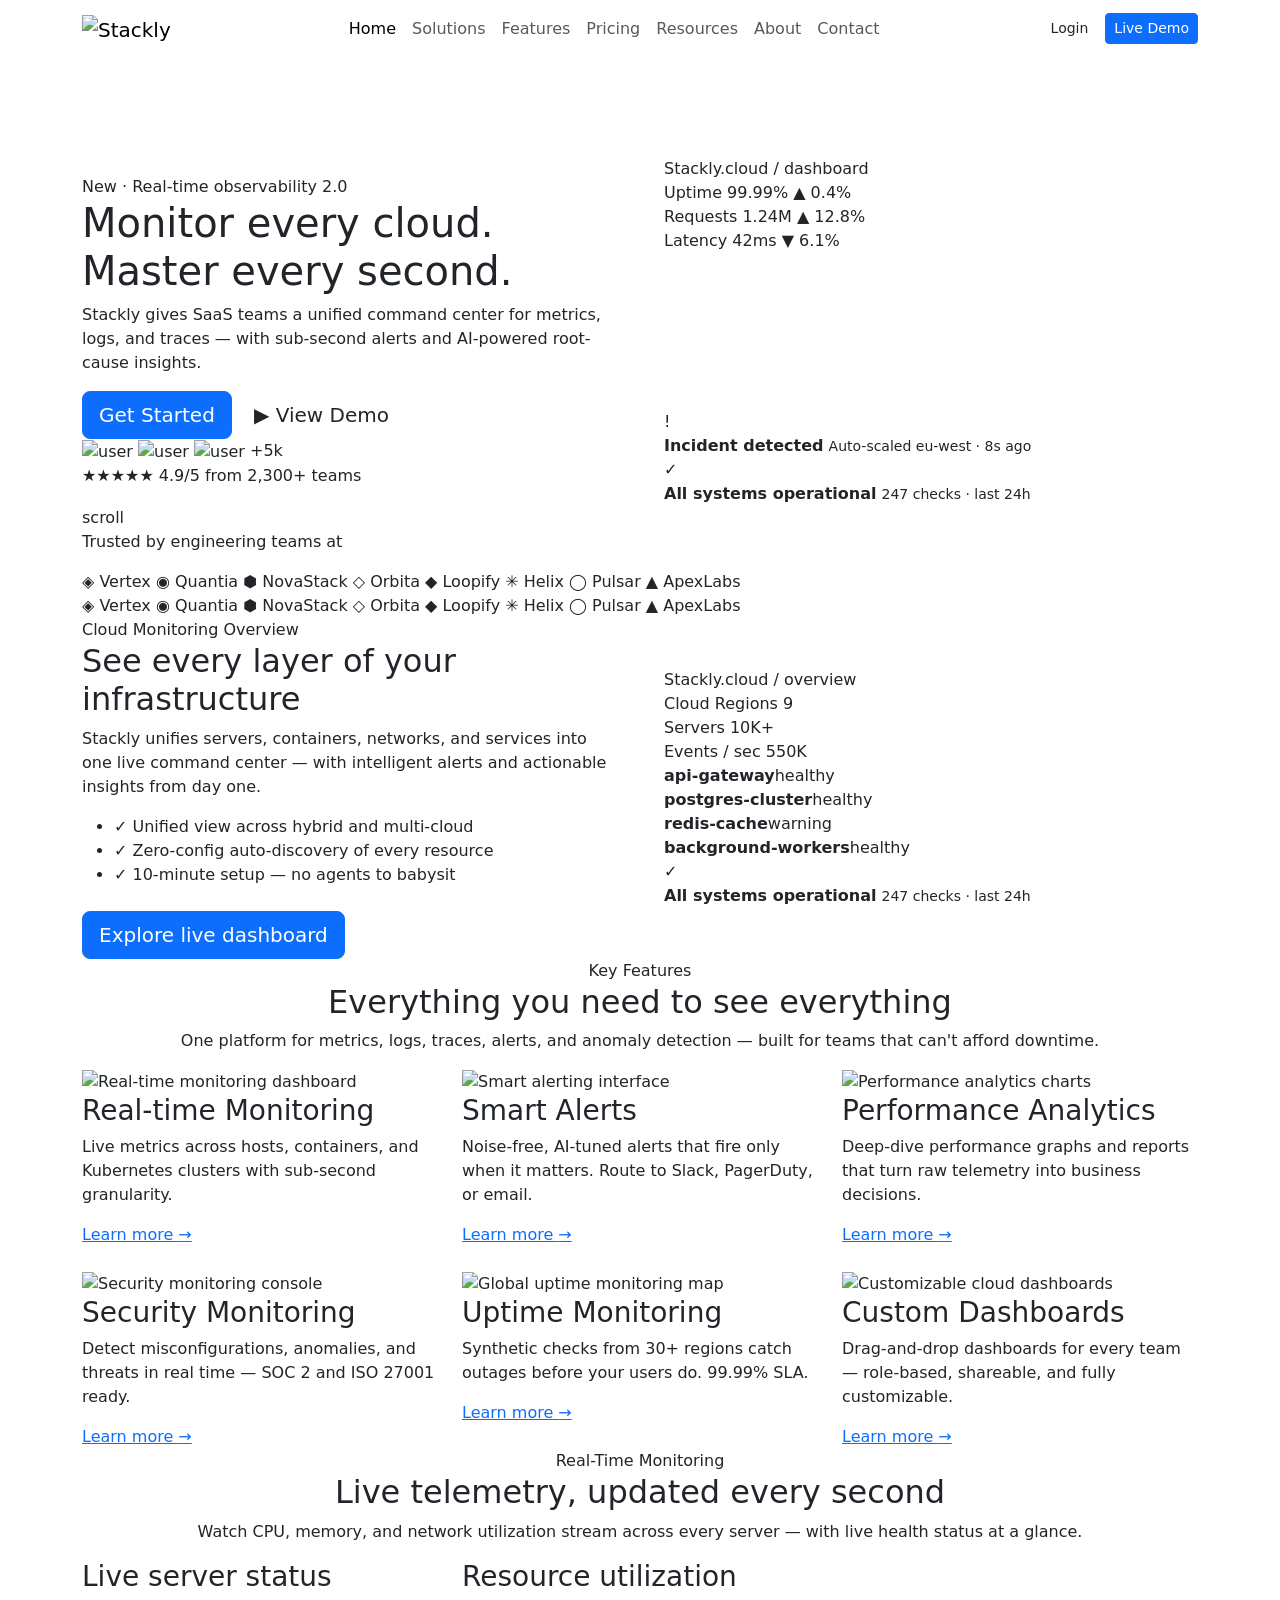
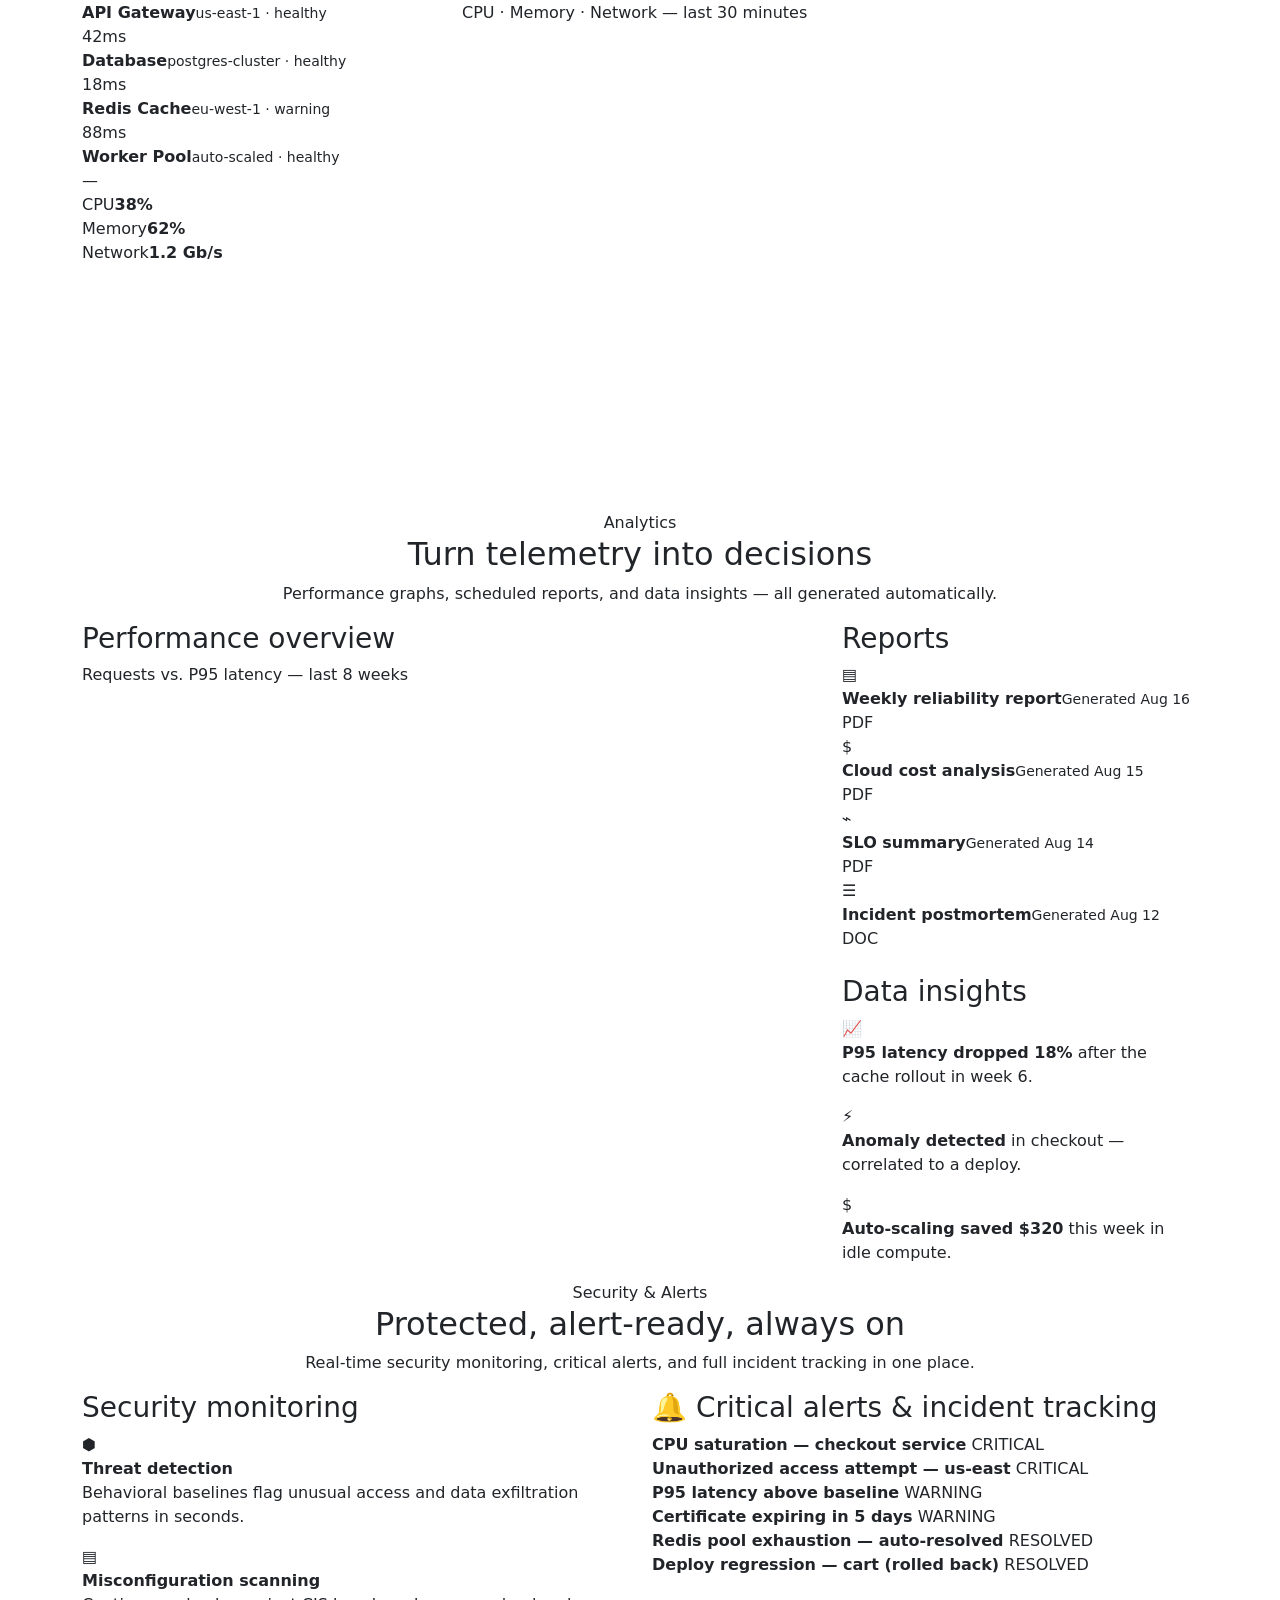
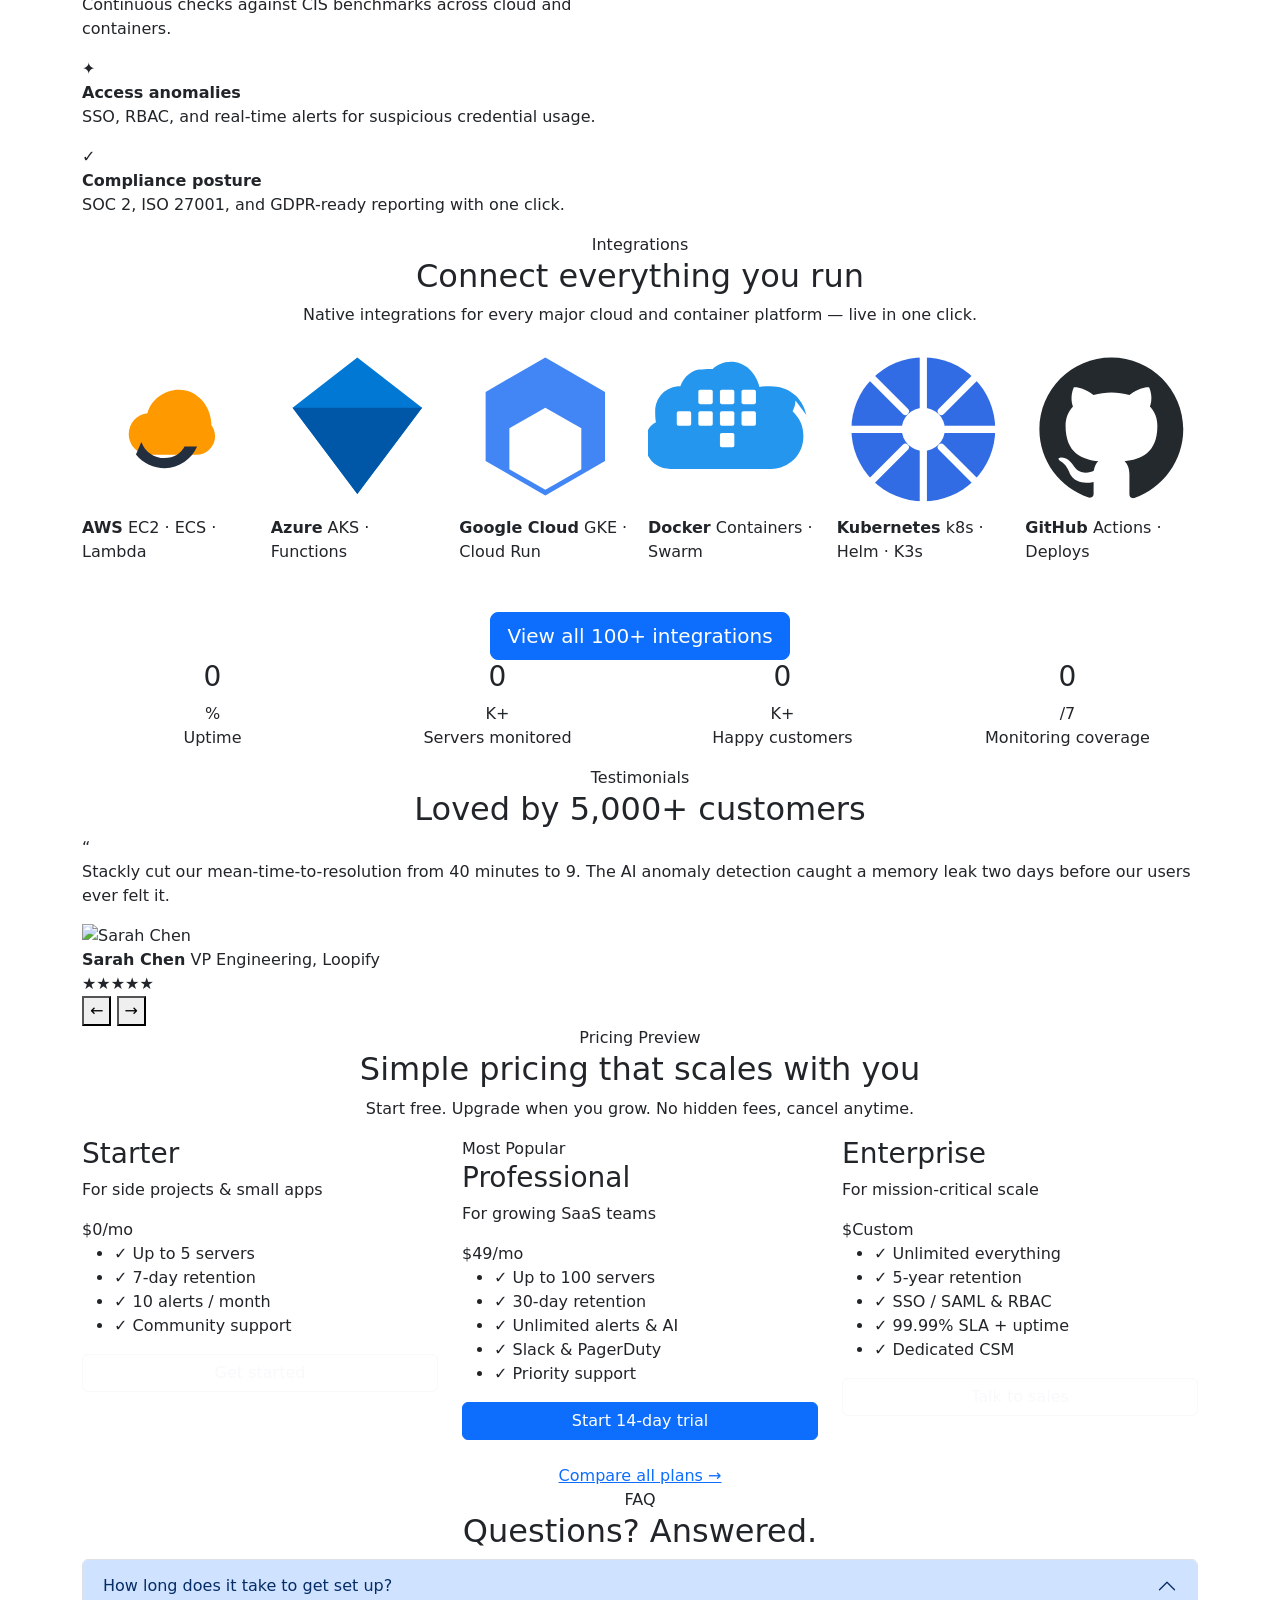
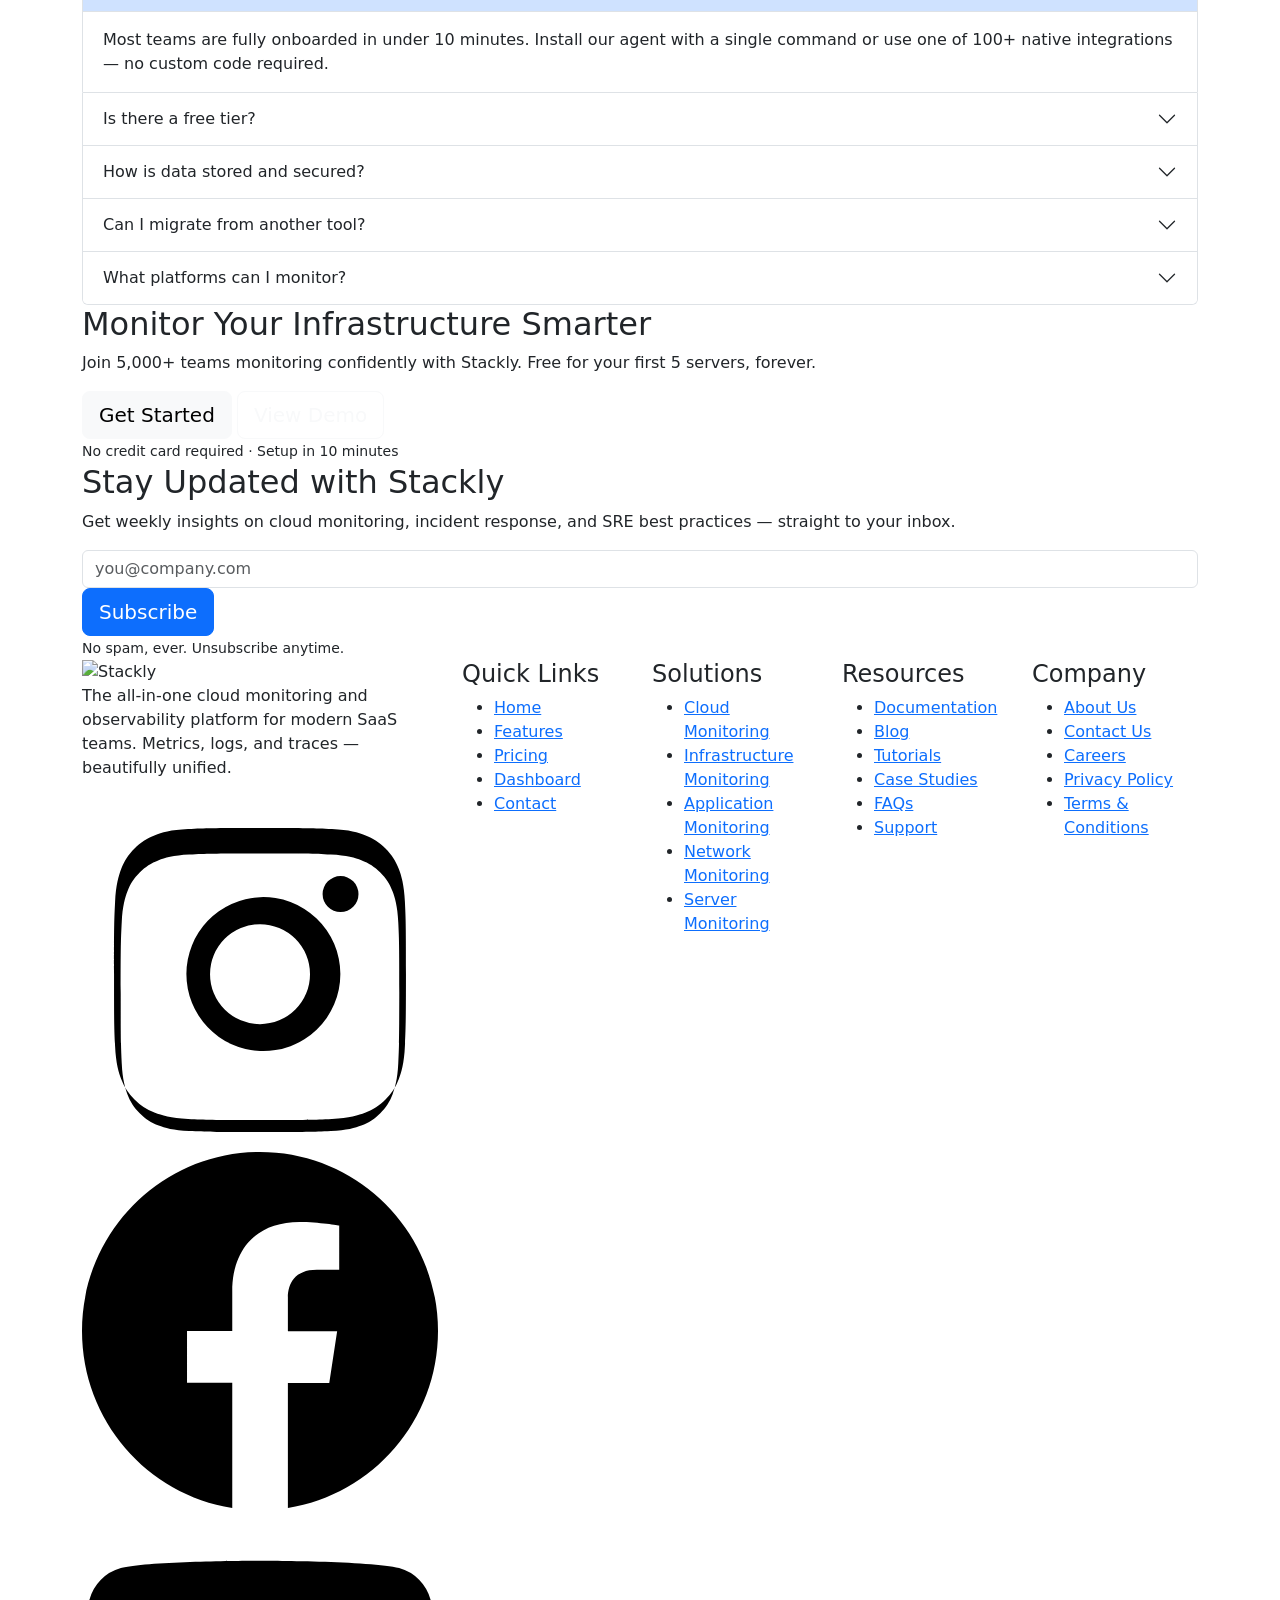
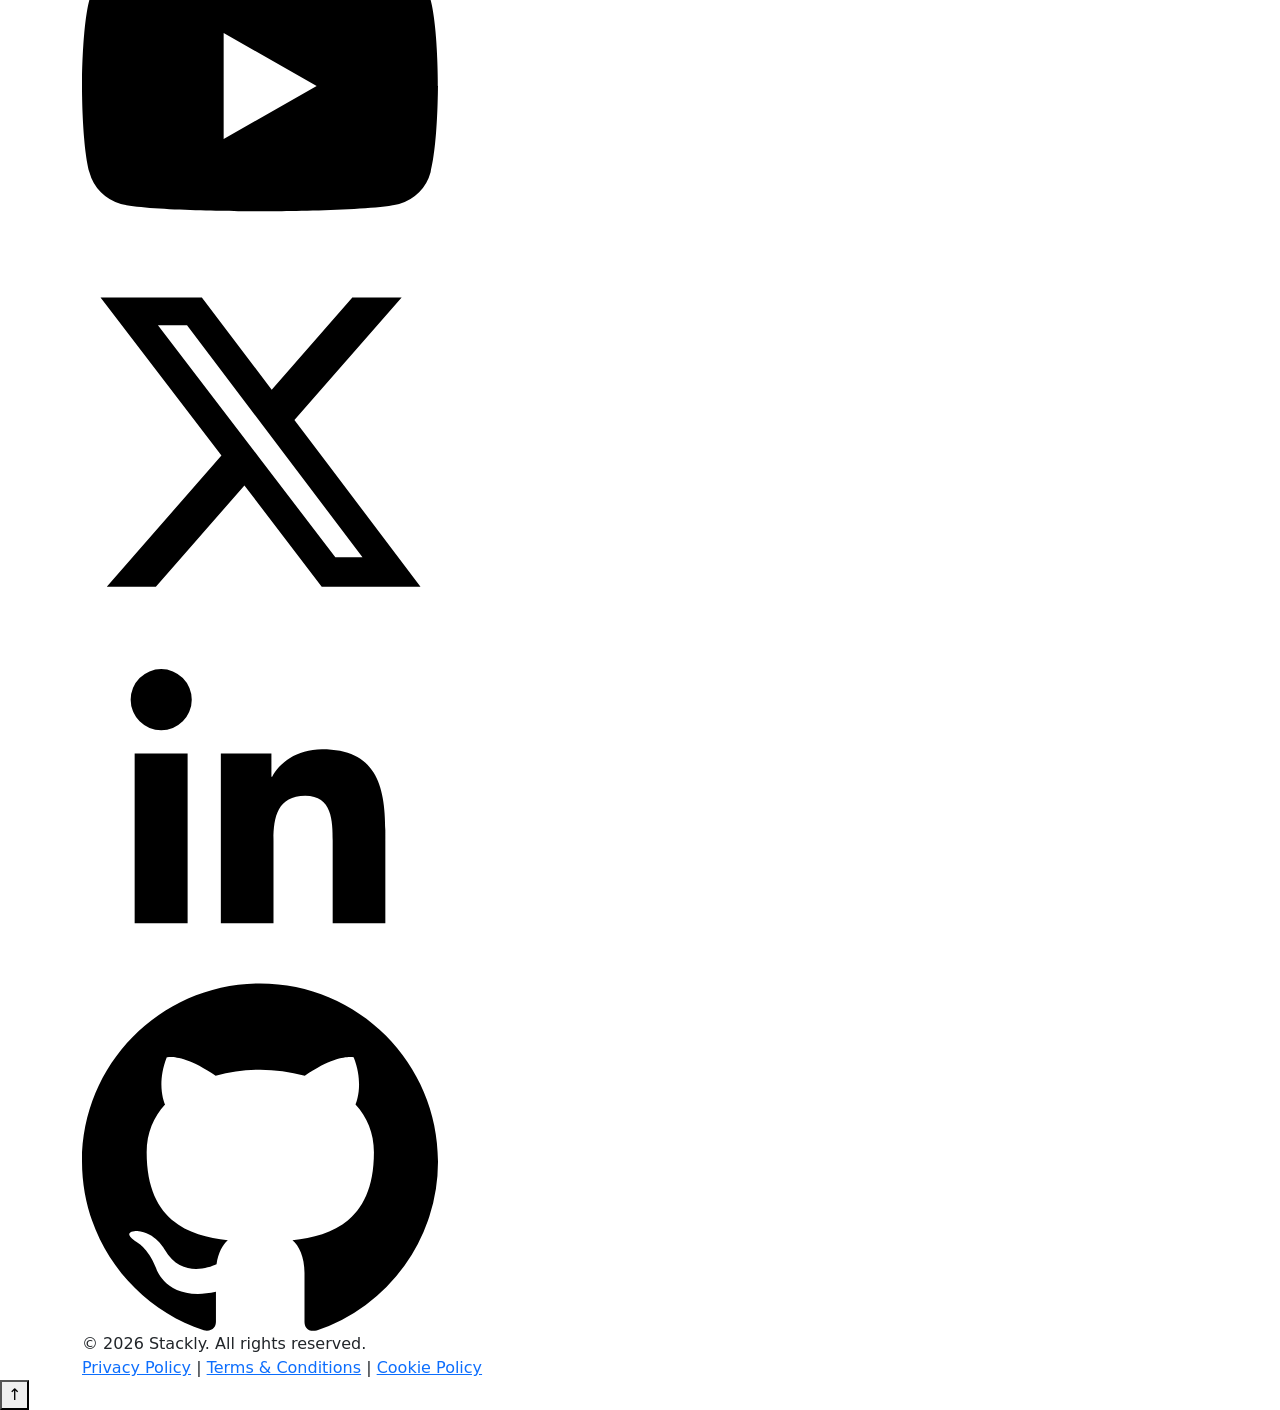
==== index.html @ ead75730 "Add files via upload" ====
<!DOCTYPE html>
<html lang="en">
<head>
  <meta charset="UTF-8" />
  <meta name="viewport" content="width=device-width, initial-scale=1.0" />
  <meta name="description" content="Stackly — Modern cloud monitoring & observability platform for high-performance SaaS teams." />
  <title>Stackly — Cloud Monitoring & SaaS Platform</title>

  <link rel="icon" href="data:image/svg+xml,<svg xmlns='http://www.w3.org/2000/svg' viewBox='0 0 24 24' fill='%236366f1'><path d='M12 2 4 5.5v5.6c0 5.1 3.4 9.8 8 10.9 4.6-1.1 8-5.8 8-10.9V5.5L12 2z'/></svg>" />

  <link rel="preconnect" href="https://fonts.googleapis.com" />
  <link rel="preconnect" href="https://fonts.gstatic.com" crossorigin />
  <link href="https://fonts.googleapis.com/css2?family=Sora:wght@400;600;700;800&family=Inter:wght@400;500;600;700&display=swap" rel="stylesheet" />

  <link href="https://cdn.jsdelivr.net/npm/bootstrap@5.3.3/dist/css/bootstrap.min.css" rel="stylesheet" />
  <link rel="stylesheet" href="assets/css/style.css" />
  <link rel="stylesheet" href="assets/css/pages.css" />
</head>
<body>

  <!-- Ambient background -->
  <div class="ambient" aria-hidden="true">
    <div class="orb orb-1"></div>
    <div class="orb orb-2"></div>
    <div class="orb orb-3"></div>
    <div class="grid-overlay"></div>
  </div>

  <!-- ======= Navbar ======= -->
  <nav class="navbar navbar-expand-lg fixed-top main-nav" id="mainNav">
    <div class="container">
      <a class="navbar-brand" href="index.html">
        <img class="brand-logo" src="assets/img/logo.webp" alt="Stackly" />
      </a>

      <button class="navbar-toggler" type="button" data-bs-toggle="collapse" data-bs-target="#navMenu" aria-controls="navMenu" aria-expanded="false" aria-label="Toggle navigation">
        <span class="navbar-toggler-icon"></span>
      </button>

      <div class="collapse navbar-collapse" id="navMenu">
        <ul class="navbar-nav mx-auto mb-2 mb-lg-0">
          <li class="nav-item"><a class="nav-link active" href="index.html">Home</a></li>
          <li class="nav-item"><a class="nav-link" href="solutions.html">Solutions</a></li>
          <li class="nav-item"><a class="nav-link" href="features.html">Features</a></li>
          <li class="nav-item"><a class="nav-link" href="pricing.html">Pricing</a></li>
          <li class="nav-item"><a class="nav-link" href="resources.html">Resources</a></li>
          <li class="nav-item"><a class="nav-link" href="about.html">About</a></li>
          <li class="nav-item"><a class="nav-link" href="contact.html">Contact</a></li>
        </ul>
        <div class="d-flex align-items-center gap-2 nav-cta">
          <a href="login.html" class="btn btn-ghost btn-sm">Login</a>
          <a href="dashboard.html" class="btn btn-primary btn-sm btn-glow">Live Demo</a>
        </div>
      </div>
    </div>
  </nav>

  <!-- ======= 1. Hero ======= -->
  <header class="hero" id="home">
    <video class="hero-bg-video" autoplay muted loop playsinline>
      <source src="video1.mp4" type="video/mp4" />
    </video>
    <div class="hero-video-overlay"></div>
    <div class="container">
      <div class="row align-items-center g-5">
        <div class="col-lg-6 hero-content">
          <div class="badge-pill page-load">
            <span class="pulse-dot"></span> New · Real-time observability 2.0
          </div>
          <h1 class="hero-title page-load">
            Monitor every cloud.<br />
            <span class="grad-text">Master every second.</span>
          </h1>
          <p class="hero-sub page-load">
            Stackly gives SaaS teams a unified command center for metrics, logs, and
            traces — with sub-second alerts and AI-powered root-cause insights.
          </p>
          <div class="hero-actions page-load">
            <a href="404.html" class="btn btn-primary btn-lg btn-glow">Get Started</a>
            <a href="dashboard.html" class="btn btn-video btn-lg">
              <span class="play-icon">▶</span> View Demo
            </a>
          </div>
          <div class="hero-meta page-load">
            <div class="avatars">
              <img src="https://randomuser.me/api/portraits/women/44.jpg" alt="user" />
              <img src="https://randomuser.me/api/portraits/men/32.jpg" alt="user" />
              <img src="https://randomuser.me/api/portraits/women/68.jpg" alt="user" />
              <span class="avatars-more">+5k</span>
            </div>
            <div class="hero-rating">
              <span class="stars">★★★★★</span>
              <span class="rating-text">4.9/5 from 2,300+ teams</span>
            </div>
          </div>
        </div>

        <div class="col-lg-6 hero-visual page-load">
          <div class="dashboard-wrap" id="heroDash">
            <div class="dash-card">
              <div class="dash-head">
                <div class="dash-dots"><i></i><i></i><i></i></div>
                <span>Stackly.cloud / dashboard</span>
              </div>
              <div class="dash-body">
                <div class="dash-row">
                  <div class="dash-stat">
                    <span class="stat-label">Uptime</span>
                    <span class="stat-value">99.99%</span>
                    <span class="stat-trend up">▲ 0.4%</span>
                  </div>
                  <div class="dash-stat">
                    <span class="stat-label">Requests</span>
                    <span class="stat-value">1.24M</span>
                    <span class="stat-trend up">▲ 12.8%</span>
                  </div>
                  <div class="dash-stat">
                    <span class="stat-label">Latency</span>
                    <span class="stat-value">42ms</span>
                    <span class="stat-trend down">▼ 6.1%</span>
                  </div>
                </div>

                <div class="dash-chart-box">
                  <canvas id="heroChart" aria-label="Uptime chart"></canvas>
                </div>

                <div class="dash-bars">
                  <span class="bar bar-1"></span>
                  <span class="bar bar-2"></span>
                  <span class="bar bar-3"></span>
                  <span class="bar bar-4"></span>
                  <span class="bar bar-5"></span>
                  <span class="bar bar-6"></span>
                  <span class="bar bar-7"></span>
                  <span class="bar bar-8"></span>
                </div>
              </div>
            </div>

            <div class="float-chip chip-alert">
              <span class="chip-icon alert-icon">!</span>
              <div>
                <strong>Incident detected</strong>
                <small>Auto-scaled eu-west · 8s ago</small>
              </div>
            </div>
            <div class="float-chip chip-ok">
              <span class="chip-icon ok-icon">✓</span>
              <div>
                <strong>All systems operational</strong>
                <small>247 checks · last 24h</small>
              </div>
            </div>
          </div>
        </div>
      </div>

      <div class="hero-scroll" aria-hidden="true">
        <span>scroll</span>
        <div class="scroll-line"></div>
      </div>
    </div>
  </header>

  <!-- ======= 2. Trusted By ======= -->
  <section class="logos-section">
    <div class="container">
      <p class="logos-label">Trusted by engineering teams at</p>
      <div class="logos-track">
        <div class="logos-slide">
          <span class="logo-item">◈ Vertex</span>
          <span class="logo-item">◉ Quantia</span>
          <span class="logo-item">⬢ NovaStack</span>
          <span class="logo-item">◇ Orbita</span>
          <span class="logo-item">◆ Loopify</span>
          <span class="logo-item">✳ Helix</span>
          <span class="logo-item">◯ Pulsar</span>
          <span class="logo-item">▲ ApexLabs</span>
        </div>
        <div class="logos-slide" aria-hidden="true">
          <span class="logo-item">◈ Vertex</span>
          <span class="logo-item">◉ Quantia</span>
          <span class="logo-item">⬢ NovaStack</span>
          <span class="logo-item">◇ Orbita</span>
          <span class="logo-item">◆ Loopify</span>
          <span class="logo-item">✳ Helix</span>
          <span class="logo-item">◯ Pulsar</span>
          <span class="logo-item">▲ ApexLabs</span>
        </div>
      </div>
    </div>
  </section>

  <!-- ======= 3. Cloud Monitoring Overview ======= -->
  <section class="section overview" id="overview">
    <div class="container">
      <div class="row align-items-center g-5">
        <div class="col-lg-6">
          <div class="section-head text-start mb-0">
            <span class="section-tag">Cloud Monitoring Overview</span>
            <h2 class="section-title">See every layer of <span class="grad-text">your infrastructure</span></h2>
            <p class="section-sub">Stackly unifies servers, containers, networks, and services into one live command center — with intelligent alerts and actionable insights from day one.</p>
          </div>
          <ul class="check-list">
            <li><span class="check-ico">✓</span> Unified view across hybrid and multi-cloud</li>
            <li><span class="check-ico">✓</span> Zero-config auto-discovery of every resource</li>
            <li><span class="check-ico">✓</span> 10-minute setup — no agents to babysit</li>
          </ul>
          <a href="dashboard.html" class="btn btn-primary btn-lg btn-glow mt-2">Explore live dashboard</a>
        </div>

        <div class="col-lg-6">
          <div class="overview-visual" data-tilt>
            <div class="dash-card">
              <div class="dash-head">
                <div class="dash-dots"><i></i><i></i><i></i></div>
                <span>Stackly.cloud / overview</span>
              </div>
              <div class="dash-body">
                <div class="dash-row">
                  <div class="dash-stat">
                    <span class="stat-label">Cloud Regions</span>
                    <span class="stat-value">9</span>
                  </div>
                  <div class="dash-stat">
                    <span class="stat-label">Servers</span>
                    <span class="stat-value">10K+</span>
                  </div>
                  <div class="dash-stat">
                    <span class="stat-label">Events / sec</span>
                    <span class="stat-value">550K</span>
                  </div>
                </div>

                <div class="dash-bars">
                  <span class="bar bar-1"></span>
                  <span class="bar bar-2"></span>
                  <span class="bar bar-3"></span>
                  <span class="bar bar-4"></span>
                  <span class="bar bar-5"></span>
                  <span class="bar bar-6"></span>
                  <span class="bar bar-7"></span>
                  <span class="bar bar-8"></span>
                </div>

                <div class="ov-services">
                  <div class="trace-row ok"><span class="trace-dot"></span><b>api-gateway</b><span class="trace-time">healthy</span></div>
                  <div class="trace-row ok"><span class="trace-dot"></span><b>postgres-cluster</b><span class="trace-time">healthy</span></div>
                  <div class="trace-row warn"><span class="trace-dot"></span><b>redis-cache</b><span class="trace-time">warning</span></div>
                  <div class="trace-row ok"><span class="trace-dot"></span><b>background-workers</b><span class="trace-time">healthy</span></div>
                </div>
              </div>
            </div>

            <div class="float-chip chip-ok">
              <span class="chip-icon ok-icon">✓</span>
              <div>
                <strong>All systems operational</strong>
                <small>247 checks · last 24h</small>
              </div>
            </div>
          </div>
        </div>
      </div>
    </div>
  </section>

  <!-- ======= 4. Key Features ======= -->
  <section class="section features" id="features">
    <div class="container">
      <div class="section-head text-center">
        <span class="section-tag">Key Features</span>
        <h2 class="section-title">Everything you need to <span class="grad-text">see everything</span></h2>
        <p class="section-sub">One platform for metrics, logs, traces, alerts, and anomaly detection — built for teams that can't afford downtime.</p>
      </div>

      <div class="row g-4 features-grid">
        <div class="col-md-6 col-lg-4">
          <div class="feature-card" data-tilt>
            <div class="card-img">
              <img src="assets/img/feature-monitor.webp" alt="Real-time monitoring dashboard" loading="lazy" />
            </div>
            <div class="feature-icon"><span class="fi fi-monitor"></span></div>
            <h3>Real-time Monitoring</h3>
            <p>Live metrics across hosts, containers, and Kubernetes clusters with sub-second granularity.</p>
            <a href="404.html" class="feature-link">Learn more <span>→</span></a>
          </div>
        </div>
        <div class="col-md-6 col-lg-4">
          <div class="feature-card" data-tilt>
            <div class="card-img">
              <img src="assets/img/feature-alerts.webp" alt="Smart alerting interface" loading="lazy" />
            </div>
            <div class="feature-icon"><span class="fi fi-bell"></span></div>
            <h3>Smart Alerts</h3>
            <p>Noise-free, AI-tuned alerts that fire only when it matters. Route to Slack, PagerDuty, or email.</p>
            <a href="404.html" class="feature-link">Learn more <span>→</span></a>
          </div>
        </div>
        <div class="col-md-6 col-lg-4">
          <div class="feature-card" data-tilt>
            <div class="card-img">
              <img src="assets/img/feature-analytics.webp" alt="Performance analytics charts" loading="lazy" />
            </div>
            <div class="feature-icon"><span class="fi fi-trace"></span></div>
            <h3>Performance Analytics</h3>
            <p>Deep-dive performance graphs and reports that turn raw telemetry into business decisions.</p>
            <a href="404.html" class="feature-link">Learn more <span>→</span></a>
          </div>
        </div>
        <div class="col-md-6 col-lg-4">
          <div class="feature-card" data-tilt>
            <div class="card-img">
              <img src="assets/img/feature-security.webp" alt="Security monitoring console" loading="lazy" />
            </div>
            <div class="feature-icon"><span class="fi fi-shield"></span></div>
            <h3>Security Monitoring</h3>
            <p>Detect misconfigurations, anomalies, and threats in real time — SOC 2 and ISO 27001 ready.</p>
            <a href="404.html" class="feature-link">Learn more <span>→</span></a>
          </div>
        </div>
        <div class="col-md-6 col-lg-4">
          <div class="feature-card" data-tilt>
            <div class="card-img">
              <img src="assets/img/feature-uptime.webp" alt="Global uptime monitoring map" loading="lazy" />
            </div>
            <div class="feature-icon"><span class="fi fi-ai"></span></div>
            <h3>Uptime Monitoring</h3>
            <p>Synthetic checks from 30+ regions catch outages before your users do. 99.99% SLA.</p>
            <a href="404.html" class="feature-link">Learn more <span>→</span></a>
          </div>
        </div>
        <div class="col-md-6 col-lg-4">
          <div class="feature-card" data-tilt>
            <div class="card-img">
              <img src="assets/img/feature-dashboard.webp" alt="Customizable cloud dashboards" loading="lazy" />
            </div>
            <div class="feature-icon"><span class="fi fi-log"></span></div>
            <h3>Custom Dashboards</h3>
            <p>Drag-and-drop dashboards for every team — role-based, shareable, and fully customizable.</p>
            <a href="404.html" class="feature-link">Learn more <span>→</span></a>
          </div>
        </div>
      </div>
    </div>
  </section>

  <!-- ======= 5. Real-Time Monitoring ======= -->
  <section class="section realtime" id="realtime">
    <div class="container">
      <div class="section-head text-center">
        <span class="section-tag">Real-Time Monitoring</span>
        <h2 class="section-title">Live telemetry, <span class="grad-text">updated every second</span></h2>
        <p class="section-sub">Watch CPU, memory, and network utilization stream across every server — with live health status at a glance.</p>
      </div>

      <div class="row g-4 align-items-stretch">
        <div class="col-lg-4">
          <div class="live-panel">
            <h3 class="panel-title"><span class="live-dot"></span> Live server status</h3>
            <div class="server-tile">
              <span class="sev-tile ok"></span>
              <div><b>API Gateway</b><small>us-east-1 · healthy</small></div>
              <span class="uptime">42ms</span>
            </div>
            <div class="server-tile">
              <span class="sev-tile ok"></span>
              <div><b>Database</b><small>postgres-cluster · healthy</small></div>
              <span class="uptime">18ms</span>
            </div>
            <div class="server-tile">
              <span class="sev-tile warn"></span>
              <div><b>Redis Cache</b><small>eu-west-1 · warning</small></div>
              <span class="uptime">88ms</span>
            </div>
            <div class="server-tile">
              <span class="sev-tile ok"></span>
              <div><b>Worker Pool</b><small>auto-scaled · healthy</small></div>
              <span class="uptime">—</span>
            </div>

            <div class="metric-tile">
              <div class="metric-label"><span>CPU</span><strong>38%</strong></div>
              <div class="metric-bar"><span class="bar-cpu"></span></div>
            </div>
            <div class="metric-tile">
              <div class="metric-label"><span>Memory</span><strong>62%</strong></div>
              <div class="metric-bar"><span class="bar-mem"></span></div>
            </div>
            <div class="metric-tile">
              <div class="metric-label"><span>Network</span><strong>1.2 Gb/s</strong></div>
              <div class="metric-bar"><span class="bar-net"></span></div>
            </div>
          </div>
        </div>

        <div class="col-lg-8">
          <div class="chart-card">
            <h3>Resource utilization</h3>
            <p class="chart-sub">CPU · Memory · Network — last 30 minutes</p>
            <div class="chart-box" style="height:470px;">
              <canvas id="realtimeChart"></canvas>
            </div>
          </div>
        </div>
      </div>
    </div>
  </section>

  <!-- ======= 6. Analytics ======= -->
  <section class="section analytics">
    <div class="container">
      <div class="section-head text-center">
        <span class="section-tag">Analytics</span>
        <h2 class="section-title">Turn telemetry into <span class="grad-text">decisions</span></h2>
        <p class="section-sub">Performance graphs, scheduled reports, and data insights — all generated automatically.</p>
      </div>

      <div class="row g-4">
        <div class="col-lg-8">
          <div class="chart-card">
            <h3>Performance overview</h3>
            <p class="chart-sub">Requests vs. P95 latency — last 8 weeks</p>
            <div class="chart-box" style="height:420px;">
              <canvas id="analyticsChart"></canvas>
            </div>
          </div>
        </div>

        <div class="col-lg-4">
          <div class="live-panel">
            <h3 class="panel-title">Reports</h3>
            <div class="report-item">
              <span class="rp-ico">▤</span>
              <div><b>Weekly reliability report</b><small>Generated Aug 16</small></div>
              <span class="rp-meta">PDF</span>
            </div>
            <div class="report-item">
              <span class="rp-ico">$</span>
              <div><b>Cloud cost analysis</b><small>Generated Aug 15</small></div>
              <span class="rp-meta">PDF</span>
            </div>
            <div class="report-item">
              <span class="rp-ico">⌁</span>
              <div><b>SLO summary</b><small>Generated Aug 14</small></div>
              <span class="rp-meta">PDF</span>
            </div>
            <div class="report-item">
              <span class="rp-ico">☰</span>
              <div><b>Incident postmortem</b><small>Generated Aug 12</small></div>
              <span class="rp-meta">DOC</span>
            </div>

            <h3 class="panel-title mt-4">Data insights</h3>
            <div class="insight-item">
              <span class="ins-ico">📈</span>
              <p><b>P95 latency dropped 18%</b> after the cache rollout in week 6.</p>
            </div>
            <div class="insight-item">
              <span class="ins-ico">⚡</span>
              <p><b>Anomaly detected</b> in checkout — correlated to a deploy.</p>
            </div>
            <div class="insight-item">
              <span class="ins-ico">$</span>
              <p><b>Auto-scaling saved $320</b> this week in idle compute.</p>
            </div>
          </div>
        </div>
      </div>
    </div>
  </section>

  <!-- ======= 7. Security & Alerts ======= -->
  <section class="section security">
    <div class="container">
      <div class="section-head text-center">
        <span class="section-tag">Security & Alerts</span>
        <h2 class="section-title">Protected, alert-ready, <span class="grad-text">always on</span></h2>
        <p class="section-sub">Real-time security monitoring, critical alerts, and full incident tracking in one place.</p>
      </div>

      <div class="row g-4">
        <div class="col-lg-6">
          <div class="live-panel">
            <h3 class="panel-title"><span class="live-dot"></span> Security monitoring</h3>
            <div class="security-item">
              <span class="sec-ico">⬢</span>
              <div><b>Threat detection</b><p>Behavioral baselines flag unusual access and data exfiltration patterns in seconds.</p></div>
            </div>
            <div class="security-item">
              <span class="sec-ico">▤</span>
              <div><b>Misconfiguration scanning</b><p>Continuous checks against CIS benchmarks across cloud and containers.</p></div>
            </div>
            <div class="security-item">
              <span class="sec-ico">✦</span>
              <div><b>Access anomalies</b><p>SSO, RBAC, and real-time alerts for suspicious credential usage.</p></div>
            </div>
            <div class="security-item">
              <span class="sec-ico">✓</span>
              <div><b>Compliance posture</b><p>SOC 2, ISO 27001, and GDPR-ready reporting with one click.</p></div>
            </div>
          </div>
        </div>

        <div class="col-lg-6">
          <div class="live-panel">
            <h3 class="panel-title">🔔 Critical alerts & incident tracking</h3>
            <div class="incident-row">
              <span class="sev critical"></span>
              <b>CPU saturation — checkout service</b>
              <span class="alert-badge critical">CRITICAL</span>
            </div>
            <div class="incident-row">
              <span class="sev critical"></span>
              <b>Unauthorized access attempt — us-east</b>
              <span class="alert-badge critical">CRITICAL</span>
            </div>
            <div class="incident-row">
              <span class="sev warning"></span>
              <b>P95 latency above baseline</b>
              <span class="alert-badge warning">WARNING</span>
            </div>
            <div class="incident-row">
              <span class="sev warning"></span>
              <b>Certificate expiring in 5 days</b>
              <span class="alert-badge warning">WARNING</span>
            </div>
            <div class="incident-row">
              <span class="sev resolved"></span>
              <b>Redis pool exhaustion — auto-resolved</b>
              <span class="alert-badge info">RESOLVED</span>
            </div>
            <div class="incident-row">
              <span class="sev resolved"></span>
              <b>Deploy regression — cart (rolled back)</b>
              <span class="alert-badge info">RESOLVED</span>
            </div>
          </div>
        </div>
      </div>
    </div>
  </section>

  <!-- ======= 8. Integrations ======= -->
  <section class="section integrations">
    <div class="container">
      <div class="section-head text-center">
        <span class="section-tag">Integrations</span>
        <h2 class="section-title">Connect everything <span class="grad-text">you run</span></h2>
        <p class="section-sub">Native integrations for every major cloud and container platform — live in one click.</p>
      </div>
      <div class="row g-3 justify-content-center">
        <div class="col-6 col-md-4 col-lg-2">
          <div class="integration-card">
            <div class="integration-img">
              <svg viewBox="0 0 48 48" xmlns="http://www.w3.org/2000/svg"><path d="M36 23c0-5.5-4-10-9-10-4.2 0-7.8 2.8-8.8 6.5-3 .3-5.2 2.8-5.2 5.8 0 3.2 2.6 5.8 5.8 5.8h13c2.8 0 5.2-2.4 5.2-5.2 0-2.5-1.8-4.5-4-5.2v.3z" fill="#FF9900"/><path d="M15 31c2 2.5 5 3.8 8 3.8 4 0 7.5-2.5 9-6h-3.5c-1 2-3 3.2-5.5 3.2-3 0-5.5-1.8-6.5-4.5l-1.5 3.5z" fill="#232F3E"/></svg>
            </div>
            <div class="integration-body">
              <strong>AWS</strong>
              <span>EC2 · ECS · Lambda</span>
            </div>
          </div>
        </div>
        <div class="col-6 col-md-4 col-lg-2">
          <div class="integration-card">
            <div class="integration-img">
              <svg viewBox="0 0 48 48" xmlns="http://www.w3.org/2000/svg"><path d="M24 4L42 18 24 42 6 18z" fill="#0078D4"/><path d="M6 18l18 24 18-24H6z" fill="#0057A8"/></svg>
            </div>
            <div class="integration-body">
              <strong>Azure</strong>
              <span>AKS · Functions</span>
            </div>
          </div>
        </div>
        <div class="col-6 col-md-4 col-lg-2">
          <div class="integration-card">
            <div class="integration-img">
              <svg viewBox="0 0 48 48" xmlns="http://www.w3.org/2000/svg"><path d="M24 4L40.6 13.6v19.2L24 42.4 7.4 32.8V13.6z" fill="#4285F4"/><path d="M24 18l10 5.7v11.4l-10 5.7-10-5.7V23.7z" fill="#fff"/></svg>
            </div>
            <div class="integration-body">
              <strong>Google Cloud</strong>
              <span>GKE · Cloud Run</span>
            </div>
          </div>
        </div>
        <div class="col-6 col-md-4 col-lg-2">
          <div class="integration-card">
            <div class="integration-img">
              <svg viewBox="0 0 48 48" xmlns="http://www.w3.org/2000/svg"><path d="M44 20c-1-5-5-8-10-8-1 0-2 0-3 .2-1-4-4-7-8-7-2 0-4 1-5 2-1 0-2 0-3 .2C13 7 10 9 9 12c-4 0-7 3-7 7 0 1 0 2 .2 3-2 1-3 3-3 6 0 4 3 7 7 7h28c5 0 9-4 9-9 0-3-1-5-3-7 .5-1 .8-2 .8-3z" fill="#2496ED"/><rect x="8" y="19" width="4" height="4" rx=".5" fill="#fff"/><rect x="14" y="19" width="4" height="4" rx=".5" fill="#fff"/><rect x="20" y="19" width="4" height="4" rx=".5" fill="#fff"/><rect x="26" y="19" width="4" height="4" rx=".5" fill="#fff"/><rect x="14" y="13" width="4" height="4" rx=".5" fill="#fff"/><rect x="20" y="13" width="4" height="4" rx=".5" fill="#fff"/><rect x="26" y="13" width="4" height="4" rx=".5" fill="#fff"/><rect x="20" y="25" width="4" height="4" rx=".5" fill="#fff"/></svg>
            </div>
            <div class="integration-body">
              <strong>Docker</strong>
              <span>Containers · Swarm</span>
            </div>
          </div>
        </div>
        <div class="col-6 col-md-4 col-lg-2">
          <div class="integration-card">
            <div class="integration-img">
              <svg viewBox="0 0 48 48" xmlns="http://www.w3.org/2000/svg"><circle cx="24" cy="24" r="20" fill="#326CE5"/><circle cx="24" cy="24" r="6" fill="#fff"/><path d="M24 4v14M24 30v14M4 24h14M30 24h14M9 9l10 10M29 29l10 10M39 9L29 19M19 29L9 39" stroke="#fff" stroke-width="2" stroke-linecap="round"/></svg>
            </div>
            <div class="integration-body">
              <strong>Kubernetes</strong>
              <span>k8s · Helm · K3s</span>
            </div>
          </div>
        </div>
        <div class="col-6 col-md-4 col-lg-2">
          <div class="integration-card">
            <div class="integration-img">
              <svg viewBox="0 0 48 48" xmlns="http://www.w3.org/2000/svg"><path d="M24 4C12.95 4 4 12.95 4 24c0 8.84 5.74 16.32 13.7 18.97 1 .2 1.37-.43 1.37-.96v-3.37c-5.57 1.22-6.74-2.68-6.74-2.68-.91-2.31-2.22-2.93-2.22-2.93-1.81-1.24.14-1.21.14-1.21 2 .14 3.06 2.06 3.06 2.06 1.78 3.05 4.67 2.17 5.81 1.66.18-1.29.7-2.17 1.27-2.67-4.44-.5-9.11-2.22-9.11-9.88 0-2.18.78-3.97 2.06-5.37-.2-.5-.9-2.52.2-5.25 0 0 1.68-.54 5.5 2.06 1.6-.44 3.3-.67 5-.68 1.7.01 3.4.23 5 .68 3.82-2.6 5.5-2.06 5.5-2.06 1.1 2.73.4 4.75.2 5.25 1.28 1.4 2.06 3.19 2.06 5.37 0 7.68-4.68 9.38-9.13 9.87.72.62 1.36 1.85 1.36 3.73v5.55c0 .54.36 1.17 1.38.97C38.26 40.32 44 32.84 44 24 44 12.95 35.05 4 24 4z" fill="#24292E"/></svg>
            </div>
            <div class="integration-body">
              <strong>GitHub</strong>
              <span>Actions · Deploys</span>
            </div>
          </div>
        </div>
      </div>
      <div class="text-center mt-5">
        <a href="404.html" class="btn btn-primary btn-lg btn-glow">View all 100+ integrations</a>
      </div>
    </div>
  </section>

  <!-- ======= 9. Statistics ======= -->
  <section class="section stats" id="stats">
    <div class="container">
      <div class="stats-panel">
        <div class="row text-center g-4">
          <div class="col-6 col-lg-3">
            <div class="stat-box">
              <h3 class="counter" data-target="99.99" data-decimals="2">0</h3>
              <span class="suffix">%</span>
              <p>Uptime</p>
            </div>
          </div>
          <div class="col-6 col-lg-3">
            <div class="stat-box">
              <h3 class="counter" data-target="10" data-decimals="0">0</h3>
              <span class="suffix">K+</span>
              <p>Servers monitored</p>
            </div>
          </div>
          <div class="col-6 col-lg-3">
            <div class="stat-box">
              <h3 class="counter" data-target="5" data-decimals="0">0</h3>
              <span class="suffix">K+</span>
              <p>Happy customers</p>
            </div>
          </div>
          <div class="col-6 col-lg-3">
            <div class="stat-box">
              <h3 class="counter" data-target="24" data-decimals="0">0</h3>
              <span class="suffix">/7</span>
              <p>Monitoring coverage</p>
            </div>
          </div>
        </div>
      </div>
    </div>
  </section>

  <!-- ======= 10. Testimonials ======= -->
  <section class="section testimonials" id="testimonials">
    <div class="container">
      <div class="section-head text-center">
        <span class="section-tag">Testimonials</span>
        <h2 class="section-title">Loved by <span class="grad-text">5,000+ customers</span></h2>
      </div>

      <div id="testimonialCarousel" class="carousel slide" data-bs-ride="carousel" data-bs-interval="6000">
        <div class="carousel-inner">
          <div class="carousel-item active">
            <div class="testimonial-card">
              <div class="quote-mark">“</div>
              <p class="testimonial-text">Stackly cut our mean-time-to-resolution from 40 minutes to 9. The AI anomaly detection caught a memory leak two days before our users ever felt it.</p>
              <div class="testimonial-person">
                <img src="https://randomuser.me/api/portraits/women/44.jpg" alt="Sarah Chen" />
                <div>
                  <strong>Sarah Chen</strong>
                  <span>VP Engineering, Loopify</span>
                </div>
                <span class="person-stars">★★★★★</span>
              </div>
            </div>
          </div>
          <div class="carousel-item">
            <div class="testimonial-card">
              <div class="quote-mark">“</div>
              <p class="testimonial-text">We replaced three monitoring tools with Stackly. One dashboard, half the cost, and our on-call team finally gets a good night's sleep.</p>
              <div class="testimonial-person">
                <img src="https://randomuser.me/api/portraits/men/32.jpg" alt="Marcus Reid" />
                <div>
                  <strong>Marcus Reid</strong>
                  <span>CTO, Orbita Systems</span>
                </div>
                <span class="person-stars">★★★★★</span>
              </div>
            </div>
          </div>
          <div class="carousel-item">
            <div class="testimonial-card">
              <div class="quote-mark">“</div>
              <p class="testimonial-text">The tracing view is gorgeous and the correlated context is a superpower. Incident response went from chaos to a calm, repeatable process.</p>
              <div class="testimonial-person">
                <img src="https://randomuser.me/api/portraits/women/68.jpg" alt="Amara Okafor" />
                <div>
                  <strong>Amara Okafor</strong>
                  <span>SRE Lead, Pulsar</span>
                </div>
                <span class="person-stars">★★★★★</span>
              </div>
            </div>
          </div>
        </div>
        <div class="carousel-controls">
          <button class="carousel-arrow" type="button" data-bs-target="#testimonialCarousel" data-bs-slide="prev" aria-label="Previous">←</button>
          <div class="carousel-indicators">
            <button type="button" data-bs-target="#testimonialCarousel" data-bs-slide-to="0" class="active" aria-label="Slide 1"></button>
            <button type="button" data-bs-target="#testimonialCarousel" data-bs-slide-to="1" aria-label="Slide 2"></button>
            <button type="button" data-bs-target="#testimonialCarousel" data-bs-slide-to="2" aria-label="Slide 3"></button>
          </div>
          <button class="carousel-arrow" type="button" data-bs-target="#testimonialCarousel" data-bs-slide="next" aria-label="Next">→</button>
        </div>
      </div>
    </div>
  </section>

  <!-- ======= 11. Pricing Preview ======= -->
  <section class="section pricing" id="pricing">
    <div class="container">
      <div class="section-head text-center">
        <span class="section-tag">Pricing Preview</span>
        <h2 class="section-title">Simple pricing that <span class="grad-text">scales with you</span></h2>
        <p class="section-sub">Start free. Upgrade when you grow. No hidden fees, cancel anytime.</p>
      </div>

      <div class="row g-4 justify-content-center pricing-grid">
        <div class="col-md-6 col-lg-4">
          <div class="price-card">
            <h3>Starter</h3>
            <p class="price-card-sub">For side projects & small apps</p>
            <div class="price">
              <span class="currency">$</span><span class="amount">0</span><span class="period">/mo</span>
            </div>
            <ul class="price-feats">
              <li>✓ Up to 5 servers</li>
              <li>✓ 7-day retention</li>
              <li>✓ 10 alerts / month</li>
              <li>✓ Community support</li>
            </ul>
            <a href="404.html" class="btn btn-outline-light w-100">Get started</a>
          </div>
        </div>
        <div class="col-md-6 col-lg-4">
          <div class="price-card featured">
            <span class="popular-badge">Most Popular</span>
            <h3>Professional</h3>
            <p class="price-card-sub">For growing SaaS teams</p>
            <div class="price">
              <span class="currency">$</span><span class="amount">49</span><span class="period">/mo</span>
            </div>
            <ul class="price-feats">
              <li>✓ Up to 100 servers</li>
              <li>✓ 30-day retention</li>
              <li>✓ Unlimited alerts & AI</li>
              <li>✓ Slack & PagerDuty</li>
              <li>✓ Priority support</li>
            </ul>
            <a href="404.html" class="btn btn-primary btn-glow w-100">Start 14-day trial</a>
          </div>
        </div>
        <div class="col-md-6 col-lg-4">
          <div class="price-card">
            <h3>Enterprise</h3>
            <p class="price-card-sub">For mission-critical scale</p>
            <div class="price">
              <span class="currency">$</span><span class="amount">Custom</span><span class="period"></span>
            </div>
            <ul class="price-feats">
              <li>✓ Unlimited everything</li>
              <li>✓ 5-year retention</li>
              <li>✓ SSO / SAML & RBAC</li>
              <li>✓ 99.99% SLA + uptime</li>
              <li>✓ Dedicated CSM</li>
            </ul>
            <a href="404.html" class="btn btn-outline-light w-100">Talk to sales</a>
          </div>
        </div>
      </div>
      <div class="text-center mt-4">
        <a href="404.html" class="feature-link">Compare all plans <span>→</span></a>
      </div>
    </div>
  </section>

  <!-- ======= 12. FAQ ======= -->
  <section class="section faq" id="faq">
    <div class="container">
      <div class="section-head text-center">
        <span class="section-tag">FAQ</span>
        <h2 class="section-title">Questions? <span class="grad-text">Answered.</span></h2>
      </div>
      <div class="accordion faq-accordion mx-auto" id="faqAccordion">
        <div class="accordion-item">
          <h3 class="accordion-header">
            <button class="accordion-button" type="button" data-bs-toggle="collapse" data-bs-target="#faq1" aria-expanded="true">
              How long does it take to get set up?
            </button>
          </h3>
          <div id="faq1" class="accordion-collapse collapse show" data-bs-parent="#faqAccordion">
            <div class="accordion-body">Most teams are fully onboarded in under 10 minutes. Install our agent with a single command or use one of 100+ native integrations — no custom code required.</div>
          </div>
        </div>
        <div class="accordion-item">
          <h3 class="accordion-header">
            <button class="accordion-button collapsed" type="button" data-bs-toggle="collapse" data-bs-target="#faq2">
              Is there a free tier?
            </button>
          </h3>
          <div id="faq2" class="accordion-collapse collapse" data-bs-parent="#faqAccordion">
            <div class="accordion-body">Yes. The Starter plan is free forever for up to 5 servers with 7-day retention. Upgrade to Professional anytime for unlimited alerts and AI anomaly detection.</div>
          </div>
        </div>
        <div class="accordion-item">
          <h3 class="accordion-header">
            <button class="accordion-button collapsed" type="button" data-bs-toggle="collapse" data-bs-target="#faq3">
              How is data stored and secured?
            </button>
          </h3>
          <div id="faq3" class="accordion-collapse collapse" data-bs-parent="#faqAccordion">
            <div class="accordion-body">Data is encrypted in transit and at rest (AES-256), hosted in your choice of region, and never used to train shared models. Stackly is SOC 2 Type II and ISO 27001 certified.</div>
          </div>
        </div>
        <div class="accordion-item">
          <h3 class="accordion-header">
            <button class="accordion-button collapsed" type="button" data-bs-toggle="collapse" data-bs-target="#faq4">
              Can I migrate from another tool?
            </button>
          </h3>
          <div id="faq4" class="accordion-collapse collapse" data-bs-parent="#faqAccordion">
            <div class="accordion-body">Absolutely. We provide free migration scripts for DataDog, New Relic, Grafana, and Prometheus, and our migration team will help you move your dashboards and alerts.</div>
          </div>
        </div>
        <div class="accordion-item">
          <h3 class="accordion-header">
            <button class="accordion-button collapsed" type="button" data-bs-toggle="collapse" data-bs-target="#faq5">
              What platforms can I monitor?
            </button>
          </h3>
          <div id="faq5" class="accordion-collapse collapse" data-bs-parent="#faqAccordion">
            <div class="accordion-body">Anything that runs — AWS, Azure, Google Cloud, Kubernetes, Docker, bare metal, and edge devices. If it has a CPU, Stackly can monitor it.</div>
          </div>
        </div>
      </div>
    </div>
  </section>

  <!-- ======= 13. Final CTA ======= -->
  <section class="section cta">
    <div class="container">
      <div class="cta-panel">
        <div class="cta-glow" aria-hidden="true"></div>
        <h2 class="cta-title">Monitor Your Infrastructure Smarter</h2>
        <p class="cta-sub">Join 5,000+ teams monitoring confidently with Stackly. Free for your first 5 servers, forever.</p>
        <div class="cta-actions">
          <a href="404.html" class="btn btn-light btn-lg">Get Started</a>
          <a href="dashboard.html" class="btn btn-outline-light btn-lg">View Demo</a>
        </div>
        <small class="cta-note">No credit card required · Setup in 10 minutes</small>
      </div>
    </div>
  </section>

  <!-- ======= Newsletter ======= -->
  <section class="section">
    <div class="container">
      <div class="cta-panel">
        <div class="cta-glow" aria-hidden="true"></div>
        <h2 class="cta-title">Stay Updated with Stackly</h2>
        <p class="cta-sub">Get weekly insights on cloud monitoring, incident response, and SRE best practices — straight to your inbox.</p>
        <div class="cta-actions">
          <form class="newsletter-form" onsubmit="event.preventDefault(); var em=this.querySelector('input[type=email]'); if(em && em.value.trim() && !/^[a-zA-Z0-9._%+\-]+@[a-zA-Z0-9.\-]+\.[a-zA-Z]{2,}$/.test(em.value.trim())){em.classList.add('is-invalid'); var m=this.querySelector('.email-invalid-msg'); if(!m){m=document.createElement('div');m.className='email-invalid-msg';m.style.cssText='color:#f87171;font-size:0.82rem;margin-top:6px;display:none;';em.parentNode.appendChild(m);} m.textContent='Please enter a valid email (e.g. you@company.com).'; m.style.display='block'; return;} this.querySelector('button').textContent='Subscribed ✓';">
            <input type="email" class="form-control" placeholder="you@company.com" required />
            <button type="submit" class="btn btn-primary btn-lg btn-glow">Subscribe</button>
          </form>
        </div>
        <small class="cta-note">No spam, ever. Unsubscribe anytime.</small>
      </div>
    </div>
  </section>

  <!-- ======= Footer ======= -->
      <footer class="footer">
    <div class="container">
      <div class="row g-4 footer-top">
        <div class="col-lg-4">
          <a class="navbar-brand mb-3" href="index.html">
            <img class="brand-logo" src="assets/img/logo.webp" alt="Stackly" />
          </a>
          <p class="footer-desc">The all-in-one cloud monitoring and observability platform for modern SaaS teams. Metrics, logs, and traces — beautifully unified.</p>
                    <div class="socials">
            <a href="404.html" aria-label="Instagram"><span class="soc soc-ig"><svg viewBox="0 0 24 24" xmlns="http://www.w3.org/2000/svg"><path d="M12 2.16c3.2 0 3.58.01 4.85.07 1.17.05 1.8.25 2.23.41.56.22.96.48 1.38.9.42.42.68.82.9 1.38.16.42.36 1.06.41 2.23.06 1.27.07 1.65.07 4.85s-.01 3.58-.07 4.85c-.05 1.17-.25 1.8-.41 2.23a3.72 3.72 0 0 1-.9 1.38c-.42.42-.82.68-1.38.9-.42.16-1.06.36-2.23.41-1.27.06-1.65.07-4.85.07s-3.58-.01-4.85-.07c-1.17-.05-1.8-.25-2.23-.41a3.72 3.72 0 0 1-1.38-.9 3.72 3.72 0 0 1-.9-1.38c-.16-.42-.36-1.06-.41-2.23-.06-1.27-.07-1.65-.07-4.85s.01-3.58.07-4.85c.05-1.17.25-1.8.41-2.23.22-.56.48-.96.9-1.38.42-.42.82-.68 1.38-.9.42-.16 1.06-.36 2.23-.41 1.27-.06 1.65-.07 4.85-.07Zm0 1.72c-3.15 0-3.52.01-4.77.07-1.08.05-1.67.23-2.06.38-.52.2-.89.44-1.28.83-.39.39-.63.76-.83 1.28-.15.39-.33.98-.38 2.06-.06 1.25-.07 1.62-.07 4.77s.01 3.52.07 4.77c.05 1.08.23 1.67.38 2.06.2.52.44.89.83 1.28.39.39.76.63 1.28.83.39.15.98.33 2.06.38 1.25.06 1.62.07 4.77.07s3.52-.01 4.77-.07c1.08-.05 1.67-.23 2.06-.38.52-.2.89-.44 1.28-.83.39-.39.63-.76.83-1.28.15-.39.33-.98.38-2.06.06-1.25.07-1.62.07-4.77s-.01-3.52-.07-4.77c-.05-1.08-.23-1.67-.38-2.06-.2-.52-.44-.89-.83-1.28-.39-.39-.76-.63-1.28-.83-.39-.15-.98-.33-2.06-.38-1.25-.06-1.62-.07-4.77-.07Zm0 2.94a5.19 5.19 0 1 1 0 10.37 5.19 5.19 0 0 1 0-10.37Zm0 8.56a3.37 3.37 0 1 0 0-6.74 3.37 3.37 0 0 0 0 6.74Zm6.64-8.77a1.21 1.21 0 1 1-2.42 0 1.21 1.21 0 0 1 2.42 0Z"/></svg></span></a>
            <a href="404.html" aria-label="Facebook"><span class="soc soc-fb"><svg viewBox="0 0 24 24" xmlns="http://www.w3.org/2000/svg"><path d="M24 12.07C24 5.4 18.63 0 12 0S0 5.4 0 12.07C0 18.1 4.39 23.1 10.13 24v-8.44H7.08v-3.49h3.05V9.41c0-3.02 1.79-4.69 4.53-4.69 1.31 0 2.68.24 2.68.24v2.97h-1.51c-1.49 0-1.95.93-1.95 1.89v2.26h3.32l-.53 3.49h-2.79V24C19.61 23.1 24 18.1 24 12.07Z"/></svg></span></a>
            <a href="404.html" aria-label="YouTube"><span class="soc soc-yt"><svg viewBox="0 0 24 24" xmlns="http://www.w3.org/2000/svg"><path d="M23.5 6.19a3.02 3.02 0 0 0-2.12-2.14C19.51 3.55 12 3.55 12 3.55s-7.51 0-9.38.5A3.02 3.02 0 0 0 .5 6.19C0 8.07 0 12 0 12s0 3.93.5 5.81a3.02 3.02 0 0 0 2.12 2.14c1.87.5 9.38.5 9.38.5s7.51 0 9.38-.5a3.02 3.02 0 0 0 2.12-2.14C24 15.93 24 12 24 12s0-3.93-.5-5.81ZM9.55 15.57V8.43L15.82 12l-6.27 3.57Z"/></svg></span></a>
            <a href="404.html" aria-label="Twitter / X"><span class="soc soc-x"><svg viewBox="0 0 24 24" xmlns="http://www.w3.org/2000/svg"><path d="M18.24 2.25h3.31l-7.23 8.26 8.5 11.24h-6.66l-5.21-6.82-5.97 6.82H1.67l7.73-8.84L1.25 2.25h6.83l4.71 6.23 5.45-6.23Zm-1.16 17.52h1.83L7.08 4.13H5.12l11.96 15.64Z"/></svg></span></a>
            <a href="404.html" aria-label="LinkedIn"><span class="soc soc-li"><svg viewBox="0 0 24 24" xmlns="http://www.w3.org/2000/svg"><path d="M20.45 20.45h-3.55v-5.57c0-1.33-.03-3.04-1.85-3.04-1.85 0-2.14 1.45-2.14 2.94v5.67H9.36V9h3.41v1.56h.05c.47-.9 1.63-1.85 3.36-1.85 3.6 0 4.27 2.37 4.27 5.46v6.28ZM5.34 7.43a2.06 2.06 0 1 1 0-4.12 2.06 2.06 0 0 1 0 4.12ZM7.12 20.45H3.55V9h3.57v11.45Z"/></svg></span></a>
            <a href="404.html" aria-label="GitHub"><span class="soc soc-gh"><svg viewBox="0 0 24 24" xmlns="http://www.w3.org/2000/svg"><path d="M12 .5C5.37.5 0 5.87 0 12.5c0 5.3 3.44 9.8 8.21 11.39.6.11.82-.26.82-.58v-2.02c-3.34.73-4.04-1.61-4.04-1.61-.55-1.39-1.34-1.76-1.34-1.76-1.09-.75.08-.73.08-.73 1.21.09 1.84 1.24 1.84 1.24 1.07 1.84 2.81 1.31 3.5 1 .11-.78.42-1.31.76-1.61-2.66-.3-5.47-1.33-5.47-5.93 0-1.31.47-2.38 1.24-3.22-.13-.3-.54-1.52.11-3.18 0 0 1.01-.32 3.3 1.23a11.5 11.5 0 0 1 6.01 0c2.29-1.55 3.3-1.23 3.3-1.23.65 1.66.24 2.88.12 3.18.77.84 1.24 1.91 1.24 3.22 0 4.61-2.81 5.62-5.49 5.92.43.37.81 1.1.81 2.22v3.29c0 .32.21.7.82.58A12.01 12.01 0 0 0 24 12.5C24 5.87 18.63.5 12 .5Z"/></svg></span></a>
          </div>

        </div>
        <div class="col-6 col-md-4 col-lg-2">
          <h4>Quick Links</h4>
          <ul>
            <li><a href="index.html">Home</a></li>
            <li><a href="features.html">Features</a></li>
            <li><a href="pricing.html">Pricing</a></li>
            <li><a href="dashboard.html">Dashboard</a></li>
            <li><a href="contact.html">Contact</a></li>
          </ul>
        </div>
        <div class="col-6 col-md-4 col-lg-2">
          <h4>Solutions</h4>
          <ul>
            <li><a href="solutions.html">Cloud Monitoring</a></li>
            <li><a href="solutions.html">Infrastructure Monitoring</a></li>
            <li><a href="solutions.html">Application Monitoring</a></li>
            <li><a href="solutions.html">Network Monitoring</a></li>
            <li><a href="solutions.html">Server Monitoring</a></li>
          </ul>
        </div>
        <div class="col-6 col-md-4 col-lg-2">
          <h4>Resources</h4>
          <ul>
            <li><a href="404.html">Documentation</a></li>
            <li><a href="404.html">Blog</a></li>
            <li><a href="404.html">Tutorials</a></li>
            <li><a href="404.html">Case Studies</a></li>
            <li><a href="404.html">FAQs</a></li>
            <li><a href="404.html">Support</a></li>
          </ul>
        </div>
        <div class="col-6 col-md-4 col-lg-2">
          <h4>Company</h4>
          <ul>
            <li><a href="404.html">About Us</a></li>
            <li><a href="404.html">Contact Us</a></li>
            <li><a href="404.html">Careers</a></li>
            <li><a href="404.html">Privacy Policy</a></li>
            <li><a href="404.html">Terms &amp; Conditions</a></li>
          </ul>
        </div>
      </div>
      <div class="footer-bottom">
        <span>© 2026 Stackly. All rights reserved.</span>
        <div class="footer-legal">
          <a href="404.html">Privacy Policy</a>
          <span class="sep">|</span>
          <a href="404.html">Terms &amp; Conditions</a>
          <span class="sep">|</span>
          <a href="404.html">Cookie Policy</a>
        </div>
      </div>
    </div>
  </footer>



  <!-- Back to top -->
  <button class="back-top" id="backTop" aria-label="Back to top">↑</button>

  <script src="https://cdn.jsdelivr.net/npm/bootstrap@5.3.3/dist/js/bootstrap.bundle.min.js"></script>
  <script src="https://cdnjs.cloudflare.com/ajax/libs/gsap/3.12.5/gsap.min.js"></script>
  <script src="https://cdnjs.cloudflare.com/ajax/libs/gsap/3.12.5/ScrollTrigger.min.js"></script>
  <script src="https://cdn.jsdelivr.net/npm/chart.js@4.4.3/dist/chart.umd.min.js"></script>
  <script src="assets/js/dashboard.js"></script>
  <script src="assets/js/main.js"></script>
</body>
</html>
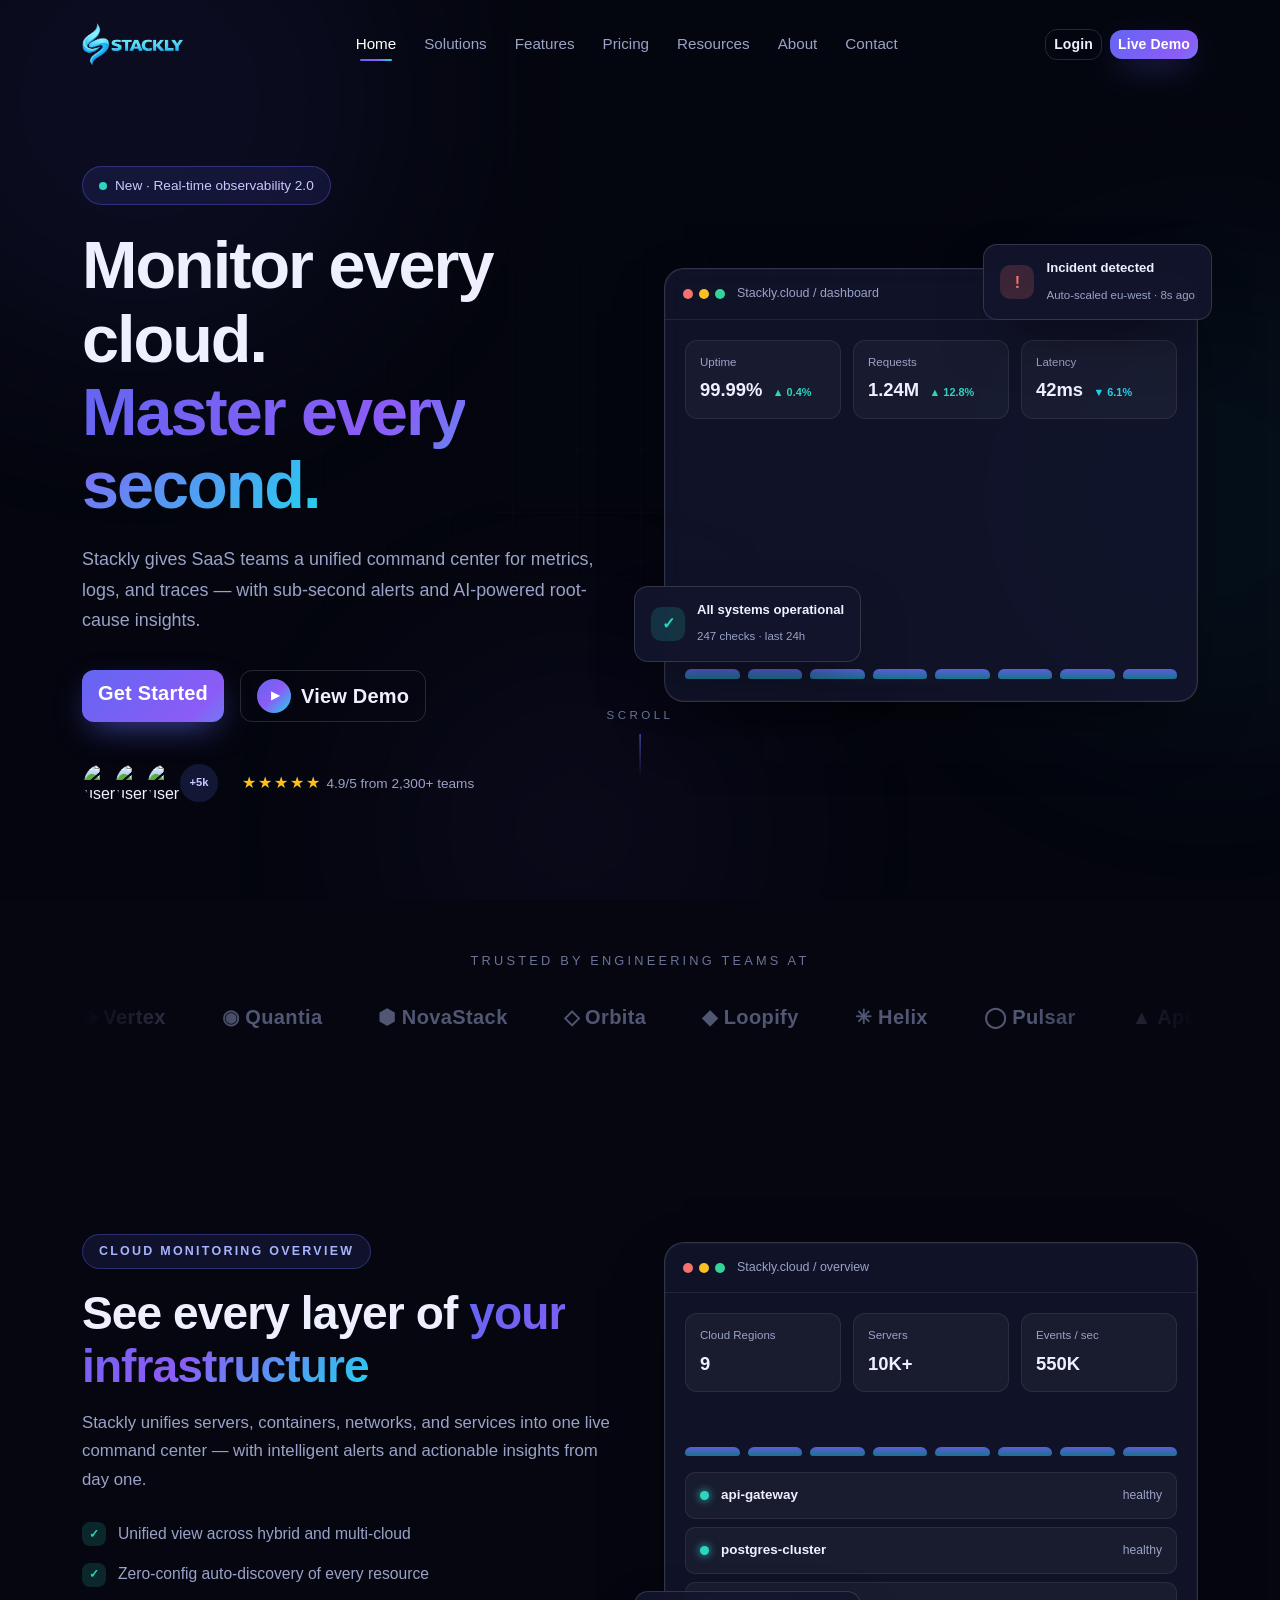
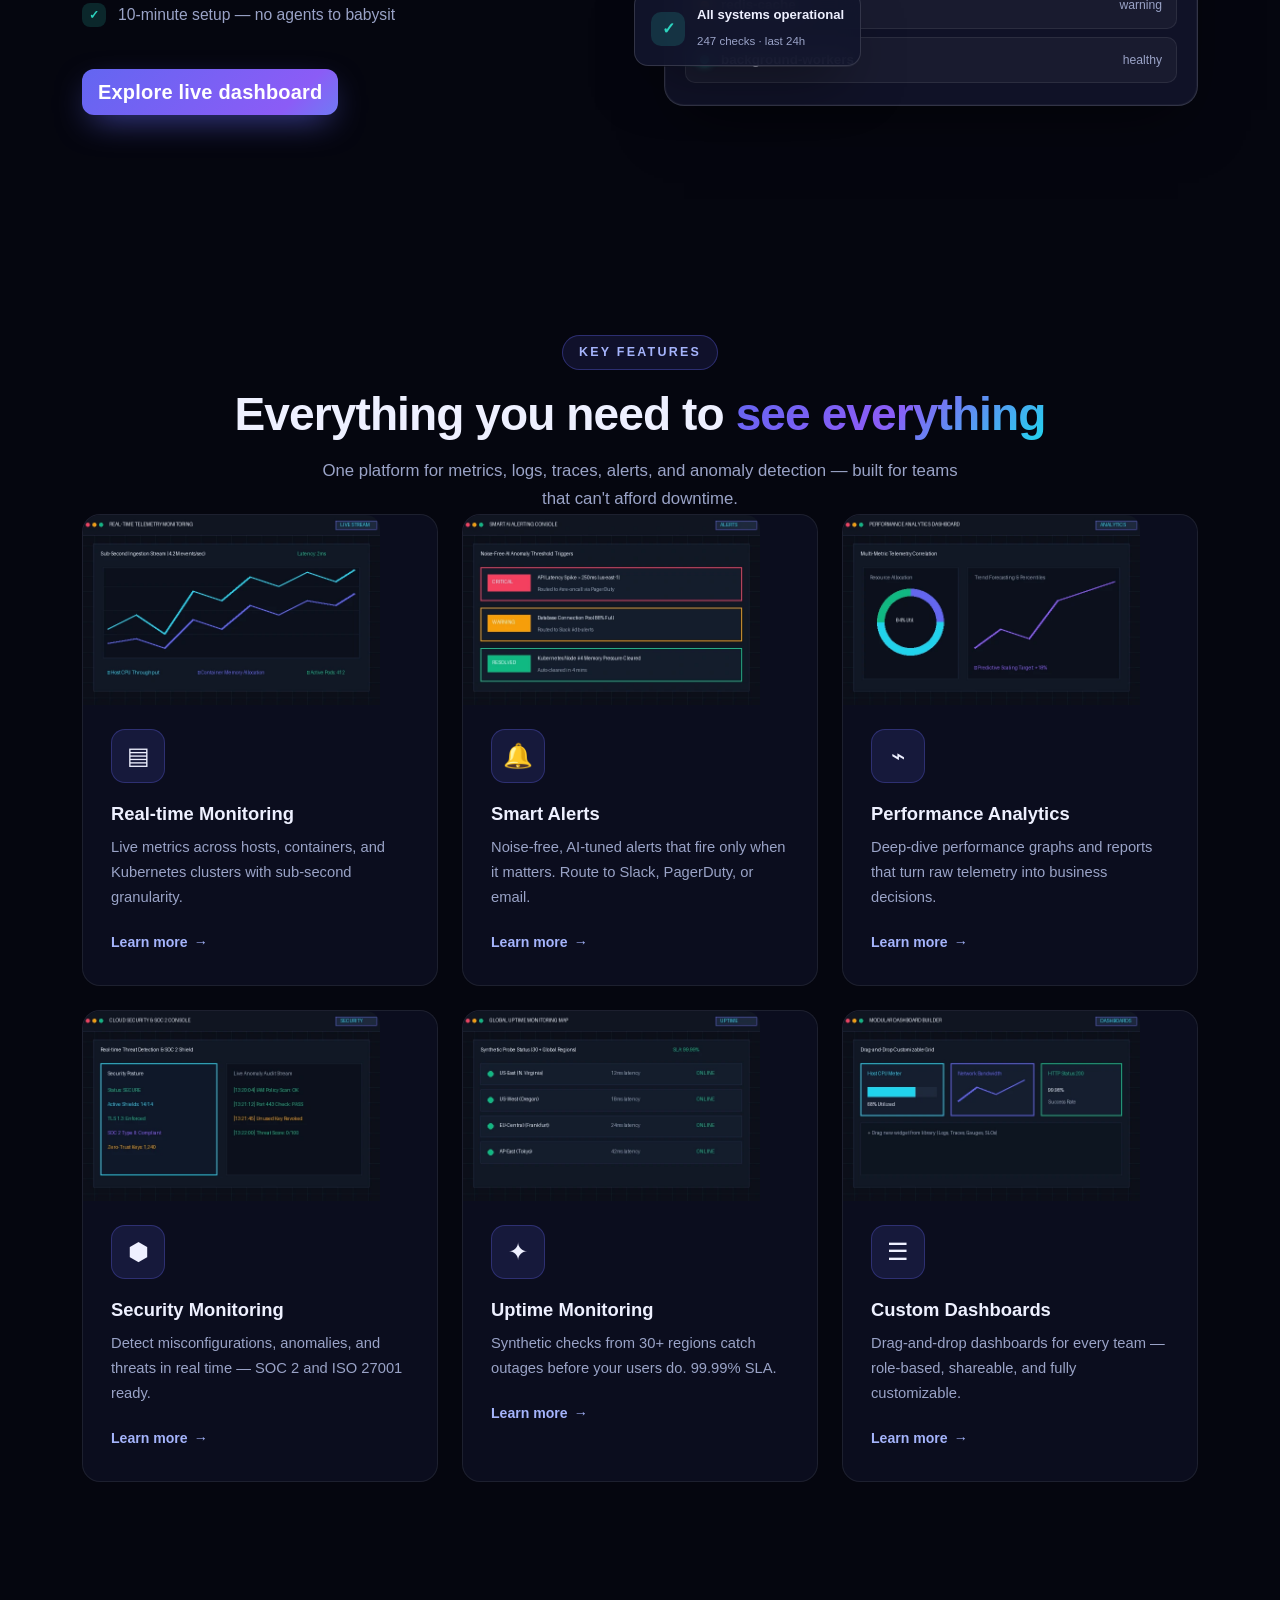
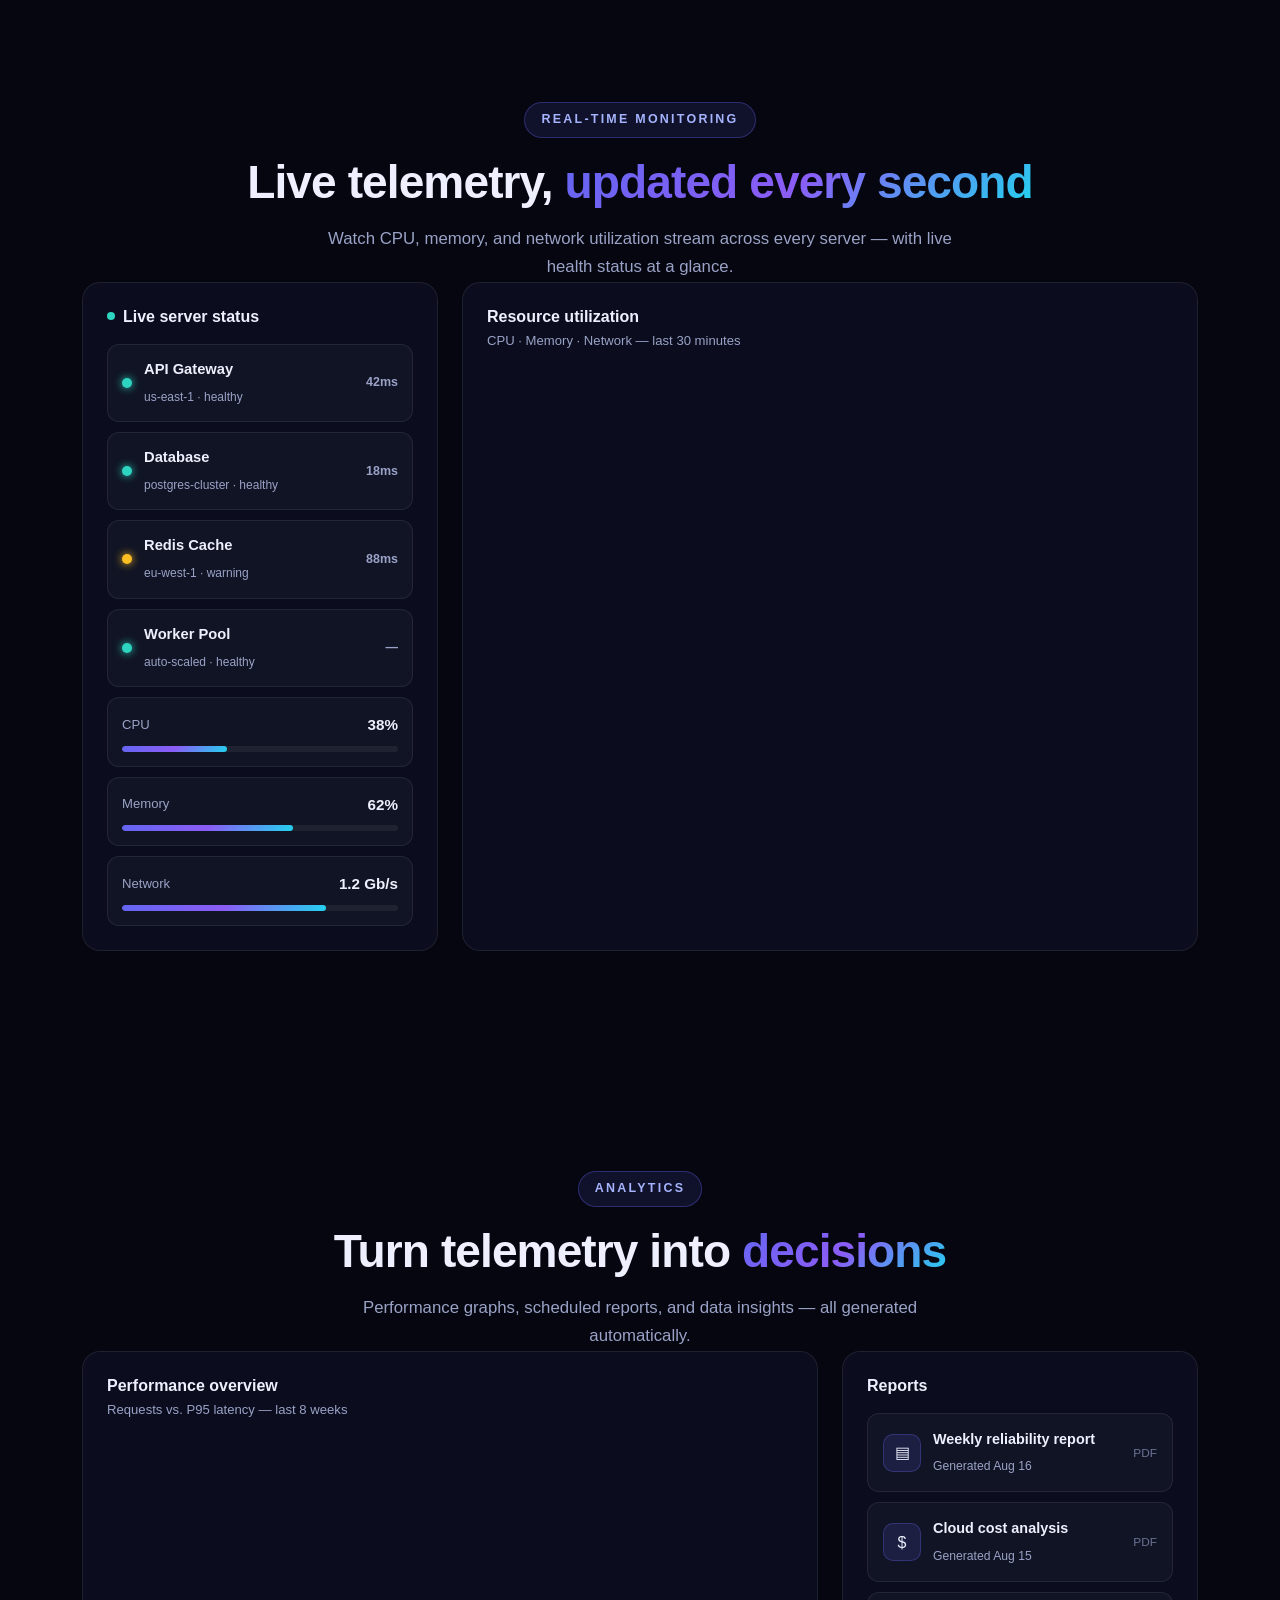
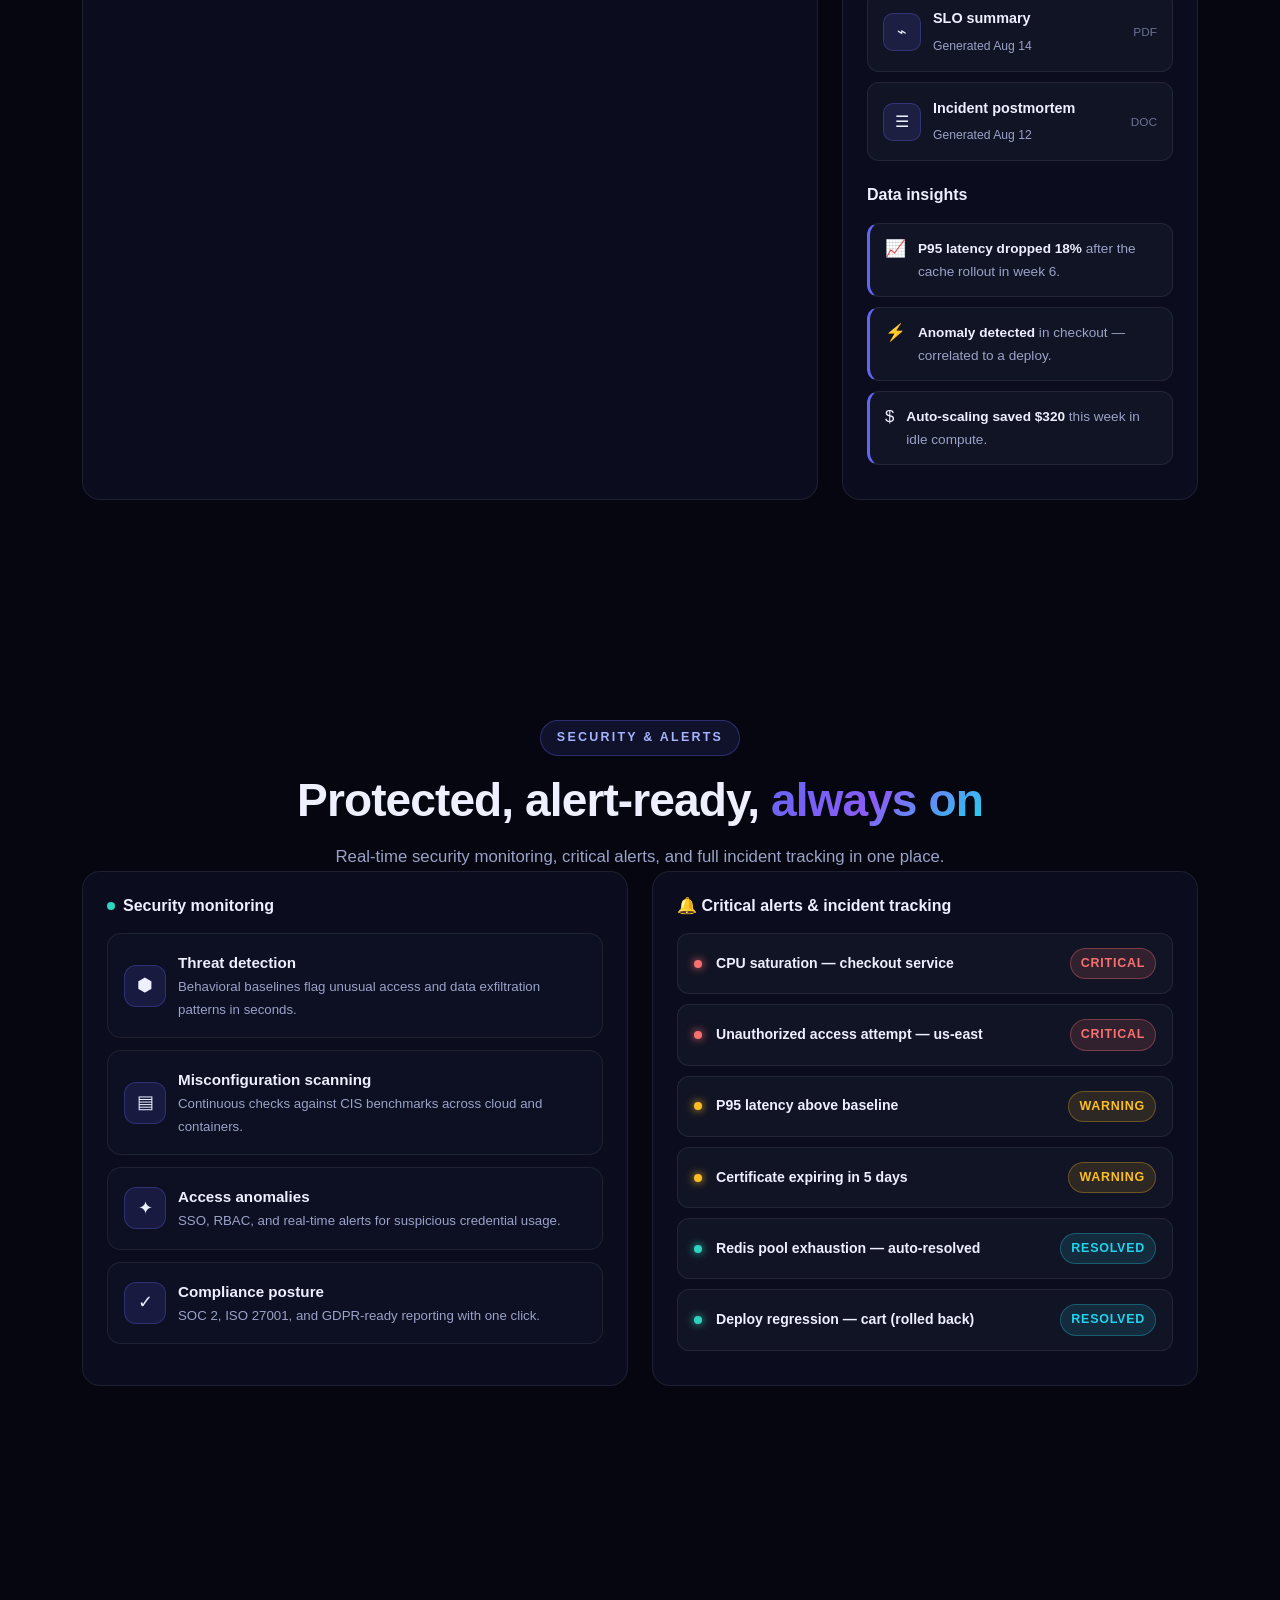
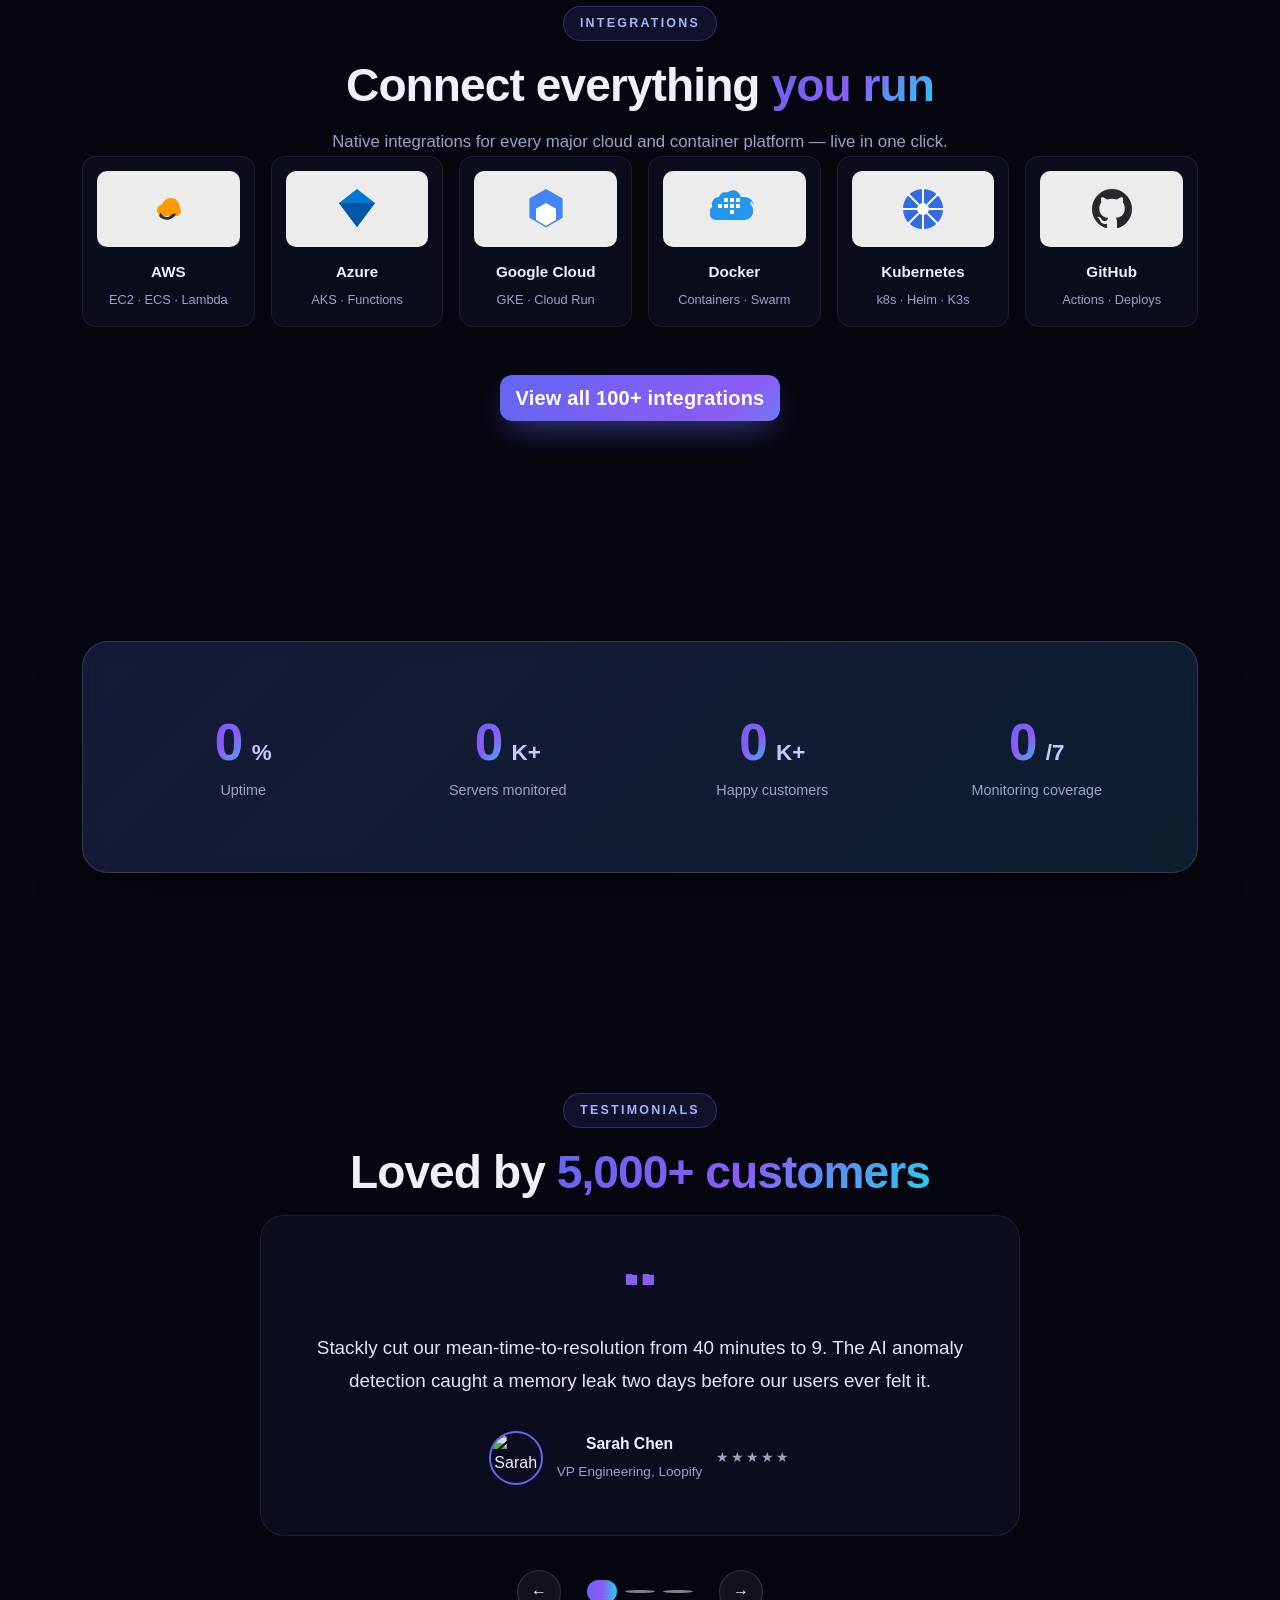
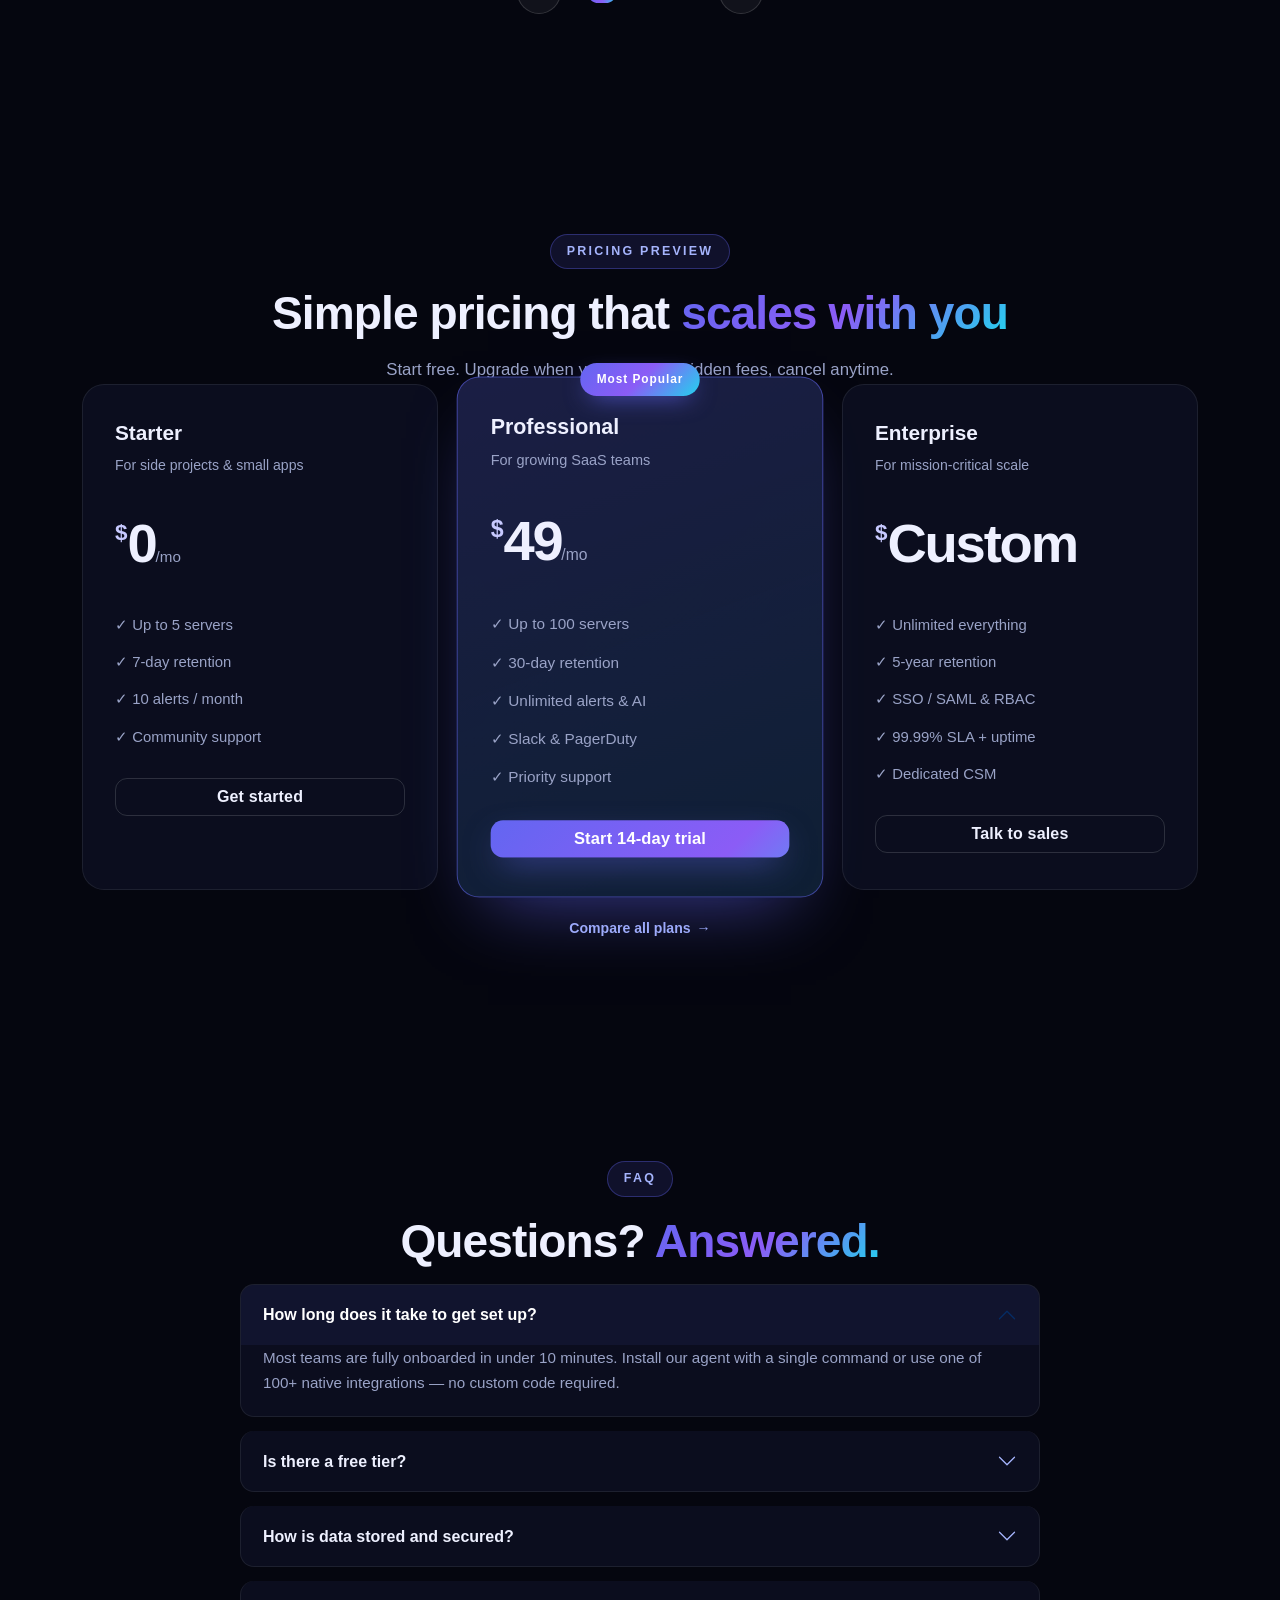
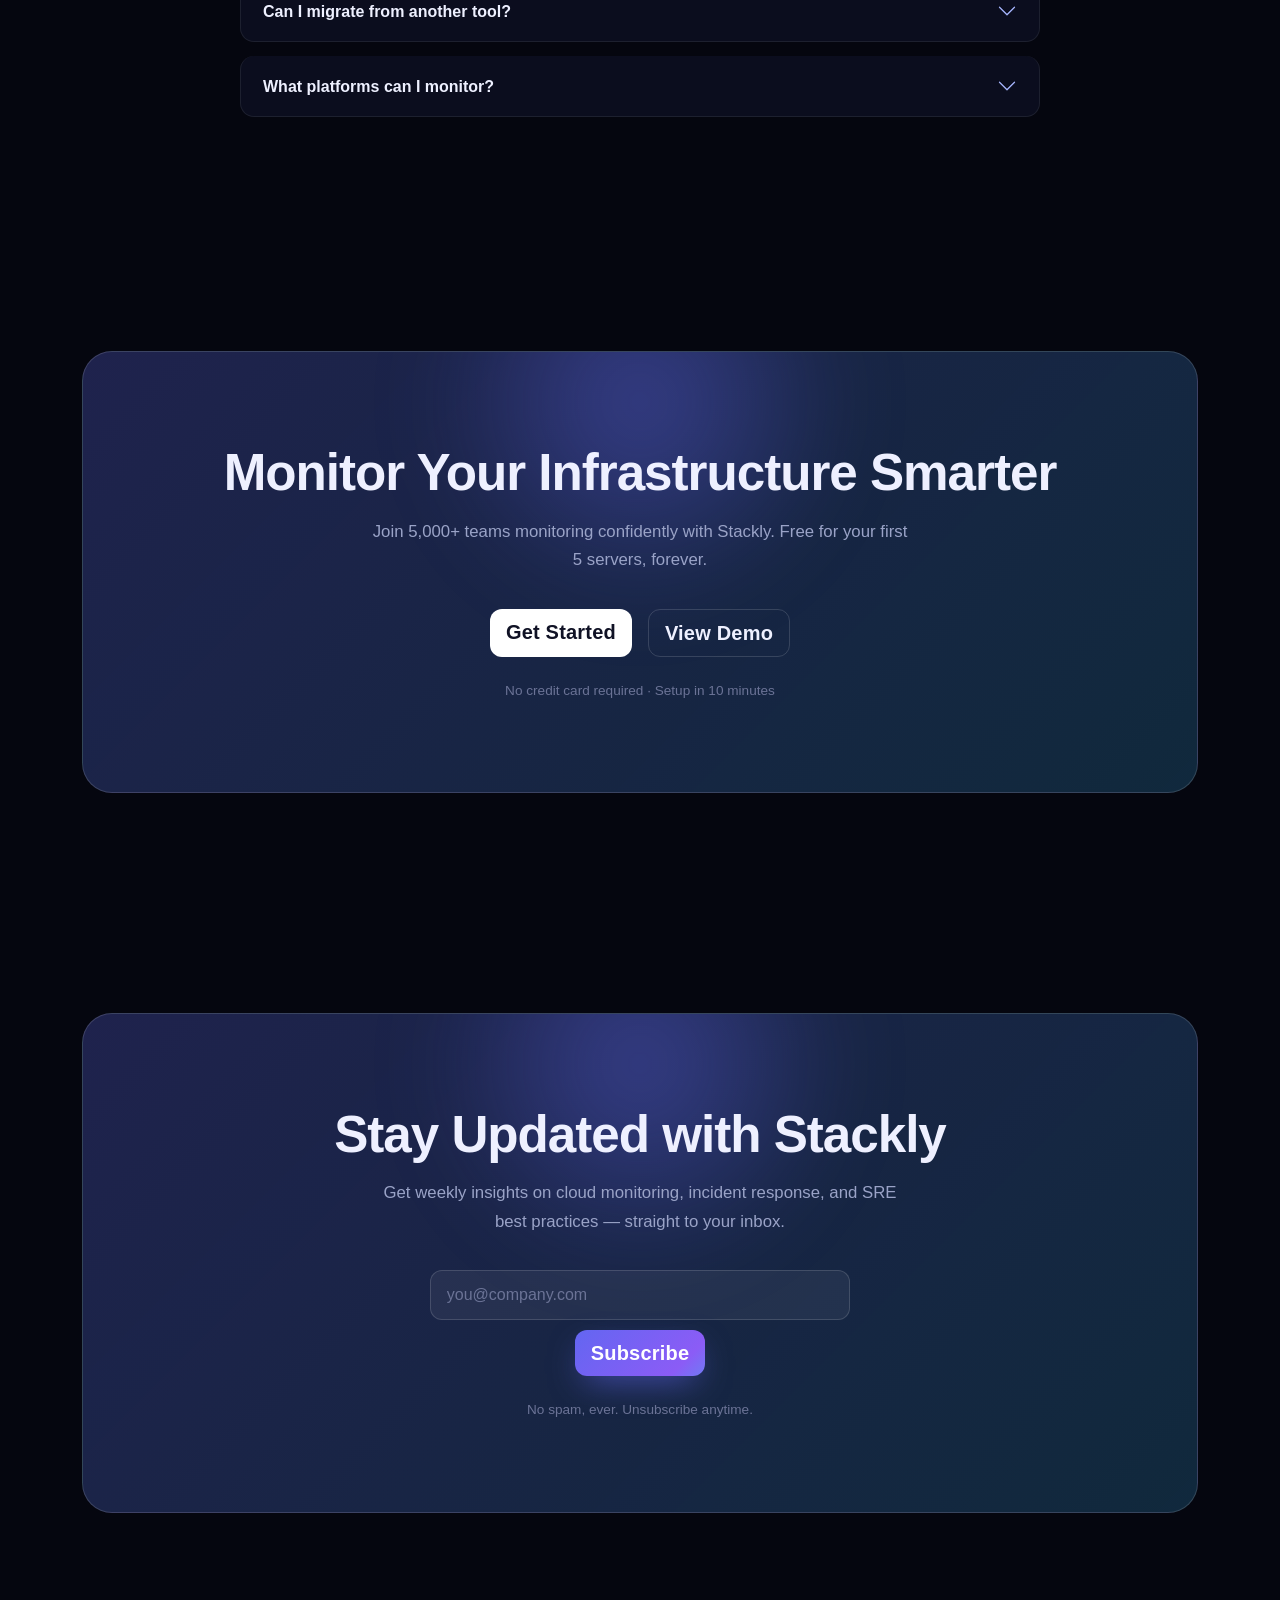
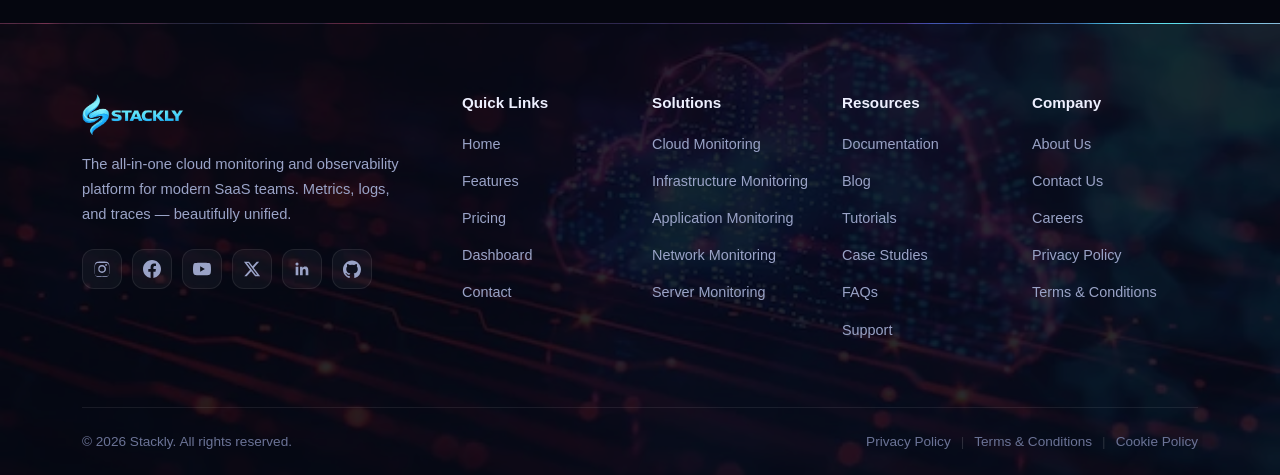
==== commit 015dd3cd: "Add files via upload" ====
--- a/index.html
+++ b/index.html
@@ -279,7 +279,7 @@
         <div class="col-md-6 col-lg-4">
           <div class="feature-card" data-tilt>
             <div class="card-img">
-              <img src="assets/img/feature-monitor.webp" alt="Real-time monitoring dashboard" loading="lazy" />
+              <img src="assets/img/ft-realtime.webp" alt="Real-time monitoring dashboard" loading="lazy" />
             </div>
             <div class="feature-icon"><span class="fi fi-monitor"></span></div>
             <h3>Real-time Monitoring</h3>
@@ -290,7 +290,7 @@
         <div class="col-md-6 col-lg-4">
           <div class="feature-card" data-tilt>
             <div class="card-img">
-              <img src="assets/img/feature-alerts.webp" alt="Smart alerting interface" loading="lazy" />
+              <img src="assets/img/card-alerts.webp" alt="Smart alerting interface" loading="lazy" />
             </div>
             <div class="feature-icon"><span class="fi fi-bell"></span></div>
             <h3>Smart Alerts</h3>
@@ -301,7 +301,7 @@
         <div class="col-md-6 col-lg-4">
           <div class="feature-card" data-tilt>
             <div class="card-img">
-              <img src="assets/img/feature-analytics.webp" alt="Performance analytics charts" loading="lazy" />
+              <img src="assets/img/card-analytics.webp" alt="Performance analytics charts" loading="lazy" />
             </div>
             <div class="feature-icon"><span class="fi fi-trace"></span></div>
             <h3>Performance Analytics</h3>
@@ -312,7 +312,7 @@
         <div class="col-md-6 col-lg-4">
           <div class="feature-card" data-tilt>
             <div class="card-img">
-              <img src="assets/img/feature-security.webp" alt="Security monitoring console" loading="lazy" />
+              <img src="assets/img/ft-security.webp" alt="Security monitoring console" loading="lazy" />
             </div>
             <div class="feature-icon"><span class="fi fi-shield"></span></div>
             <h3>Security Monitoring</h3>
@@ -323,7 +323,7 @@
         <div class="col-md-6 col-lg-4">
           <div class="feature-card" data-tilt>
             <div class="card-img">
-              <img src="assets/img/feature-uptime.webp" alt="Global uptime monitoring map" loading="lazy" />
+              <img src="assets/img/ft-uptime.webp" alt="Global uptime monitoring map" loading="lazy" />
             </div>
             <div class="feature-icon"><span class="fi fi-ai"></span></div>
             <h3>Uptime Monitoring</h3>
@@ -334,7 +334,7 @@
         <div class="col-md-6 col-lg-4">
           <div class="feature-card" data-tilt>
             <div class="card-img">
-              <img src="assets/img/feature-dashboard.webp" alt="Customizable cloud dashboards" loading="lazy" />
+              <img src="assets/img/ft-dashboards.webp" alt="Customizable cloud dashboards" loading="lazy" />
             </div>
             <div class="feature-icon"><span class="fi fi-log"></span></div>
             <h3>Custom Dashboards</h3>
--- a/assets/css/style.css
+++ b/assets/css/style.css
@@ -0,0 +1,851 @@
+/* ==========================================================================
+   NIMBUS — Cloud Monitoring & SaaS Theme
+   Premium dark theme · Bootstrap 5 · GSAP animated
+   ========================================================================== */
+
+:root {
+  --bg: #05060f;
+  --bg-2: #0a0c1c;
+  --surface: #0e1124;
+  --surface-2: #131736;
+  --border: rgba(255, 255, 255, 0.08);
+  --border-strong: rgba(255, 255, 255, 0.14);
+  --text: #eef0ff;
+  --muted: #9aa3c7;
+  --muted-2: #6b7396;
+  --violet: #6366f1;
+  --indigo: #8b5cf6;
+  --cyan: #22d3ee;
+  --teal: #2dd4bf;
+  --amber: #fbbf24;
+  --rose: #f87171;
+  --grad: linear-gradient(135deg, #6366f1 0%, #8b5cf6 50%, #22d3ee 100%);
+  --font-head: "Sora", sans-serif;
+  --font-body: "Inter", sans-serif;
+  --radius: 18px;
+  --shadow: 0 24px 60px -20px rgba(0, 0, 0, 0.6);
+}
+
+/* ---------- Base ---------- */
+html { scroll-behavior: smooth; }
+
+body {
+  background: var(--bg);
+  color: var(--text);
+  font-family: var(--font-body);
+  overflow-x: hidden;
+  line-height: 1.7;
+  -webkit-font-smoothing: antialiased;
+}
+
+::selection { background: rgba(99, 102, 241, 0.4); color: #fff; }
+
+::-webkit-scrollbar { width: 10px; }
+::-webkit-scrollbar-track { background: var(--bg); }
+::-webkit-scrollbar-thumb {
+  background: linear-gradient(180deg, #6366f1, #22d3ee);
+  border-radius: 20px;
+}
+
+h1, h2, h3, h4, .brand-name { font-family: var(--font-head); }
+
+a { text-decoration: none; color: inherit; }
+
+.section { padding: 110px 0; position: relative; z-index: 1; }
+
+.grad-text {
+  background: var(--grad);
+  -webkit-background-clip: text;
+  background-clip: text;
+  color: transparent;
+}
+
+/* ---------- Ambient background ---------- */
+.ambient { position: fixed; inset: 0; z-index: 0; pointer-events: none; overflow: hidden; }
+
+.orb {
+  position: absolute;
+  border-radius: 50%;
+  filter: blur(90px);
+  opacity: 0.5;
+  animation: orbFloat 16s ease-in-out infinite;
+}
+.orb-1 { width: 520px; height: 520px; top: -160px; left: -120px; background: rgba(99, 102, 241, 0.35); }
+.orb-2 { width: 460px; height: 460px; top: 30%; right: -160px; background: rgba(34, 211, 238, 0.22); animation-delay: -5s; }
+.orb-3 { width: 380px; height: 380px; bottom: -120px; left: 30%; background: rgba(139, 92, 246, 0.22); animation-delay: -10s; }
+
+@keyframes orbFloat {
+  0%, 100% { transform: translateY(0) scale(1); }
+  50% { transform: translateY(40px) scale(1.08); }
+}
+
+.grid-overlay {
+  position: absolute; inset: 0;
+  background-image:
+    linear-gradient(rgba(255, 255, 255, 0.025) 1px, transparent 1px),
+    linear-gradient(90deg, rgba(255, 255, 255, 0.025) 1px, transparent 1px);
+  background-size: 64px 64px;
+  mask-image: radial-gradient(ellipse at center, black 0%, transparent 75%);
+  -webkit-mask-image: radial-gradient(ellipse at center, black 0%, transparent 75%);
+}
+
+/* ---------- Buttons ---------- */
+.btn {
+  border-radius: 12px;
+  font-weight: 600;
+  font-family: var(--font-head);
+  letter-spacing: 0.01em;
+  transition: transform 0.25s ease, box-shadow 0.25s ease, background 0.25s ease;
+}
+.btn-primary {
+  background: var(--grad); border: none; color: #fff;
+  background-size: 160% 160%;
+}
+.btn-primary:hover {
+  color: #fff; transform: translateY(-2px);
+  background-position: 100% 50%;
+}
+.btn-glow { box-shadow: 0 12px 34px -10px rgba(99, 102, 241, 0.7); }
+.btn-glow:hover { box-shadow: 0 18px 44px -10px rgba(99, 102, 241, 0.9); }
+.btn-ghost {
+  background: transparent; border: 1px solid var(--border-strong); color: var(--text);
+}
+.btn-ghost:hover { background: rgba(255, 255, 255, 0.06); color: #fff; }
+.btn-outline-light { border: 1px solid var(--border-strong); color: var(--text); }
+.btn-outline-light:hover { background: rgba(255, 255, 255, 0.08); color: #fff; border-color: var(--border-strong); }
+.btn-light { background: #fff; color: #101225; border: none; }
+.btn-light:hover { transform: translateY(-2px); box-shadow: 0 14px 34px -12px rgba(255, 255, 255, 0.5); color: #101225; }
+
+.btn-video {
+  background: transparent; color: var(--text); border: 1px solid var(--border-strong);
+  display: inline-flex; align-items: center; gap: 10px;
+}
+.btn-video:hover { background: rgba(255, 255, 255, 0.06); color: #fff; }
+.play-icon {
+  width: 34px; height: 34px; border-radius: 50%;
+  background: var(--grad); display: inline-flex; align-items: center; justify-content: center;
+  font-size: 11px; padding-left: 2px; color: #fff;
+}
+
+/* ---------- Navbar ---------- */
+.main-nav {
+  padding: 18px 0;
+  background: transparent;
+  transition: all 0.35s ease;
+  z-index: 1000;
+}
+.main-nav.scrolled {
+  background: rgba(5, 6, 15, 0.82);
+  backdrop-filter: blur(16px);
+  -webkit-backdrop-filter: blur(16px);
+  border-bottom: 1px solid var(--border);
+  padding: 10px 0;
+}
+.brand-name { font-weight: 800; font-size: 1.45rem; letter-spacing: -0.02em; }
+.brand-icon { vertical-align: -6px; margin-right: 8px; }
+.brand-logo {
+  height: 42px;
+  width: auto;
+  vertical-align: middle;
+  margin-right: 8px;
+  object-fit: contain;
+}
+
+.main-nav .nav-link {
+  color: var(--muted); font-weight: 500; font-size: 0.95rem;
+  margin: 0 6px; position: relative;
+}
+.main-nav .nav-link::after {
+  content: ""; position: absolute; left: 12px; right: 12px; bottom: 4px;
+  height: 2px; border-radius: 2px; background: var(--grad);
+  transform: scaleX(0); transition: transform 0.3s ease; transform-origin: left;
+}
+.main-nav .nav-link:hover, .main-nav .nav-link.active { color: #fff; }
+.main-nav .nav-link:hover::after, .main-nav .nav-link.active::after { transform: scaleX(1); }
+.navbar-toggler { border-color: var(--border-strong); }
+.navbar-toggler-icon {
+  background-image: url("data:image/svg+xml,%3csvg xmlns='http://www.w3.org/2000/svg' viewBox='0 0 30 30'%3e%3cpath stroke='rgba(255,255,255,0.8)' stroke-linecap='round' stroke-miterlimit='10' stroke-width='2' d='M4 7h22M4 15h22M4 23h22'/%3e%3c/svg%3e");
+}
+
+/* ---------- Hero ---------- */
+.hero {
+  min-height: 100vh;
+  display: flex; align-items: center;
+  padding: 150px 0 80px;
+  position: relative; z-index: 1;
+  overflow: hidden;
+}
+
+/* Hero background video */
+.hero-bg-video {
+  position: absolute;
+  top: 50%; left: 50%;
+  min-width: 100%; min-height: 100%;
+  width: auto; height: auto;
+  transform: translate(-50%, -50%);
+  object-fit: cover;
+  z-index: 0;
+  pointer-events: none;
+}
+.hero-video-overlay {
+  position: absolute;
+  inset: 0;
+  background: rgba(5, 6, 15, 0.55);
+  z-index: 0;
+  pointer-events: none;
+}
+.hero > .container {
+  position: relative;
+  z-index: 1;
+}
+.badge-pill {
+  display: inline-flex; align-items: center; gap: 8px;
+  background: rgba(99, 102, 241, 0.12);
+  border: 1px solid rgba(99, 102, 241, 0.35);
+  color: #c7c9ff;
+  padding: 7px 16px; border-radius: 100px;
+  font-size: 0.85rem; font-weight: 500;
+  margin-bottom: 24px;
+}
+.pulse-dot {
+  width: 8px; height: 8px; border-radius: 50%;
+  background: var(--teal); position: relative;
+}
+.pulse-dot::after {
+  content: ""; position: absolute; inset: -4px; border-radius: 50%;
+  border: 2px solid var(--teal); opacity: 0;
+  animation: ping 1.6s ease-out infinite;
+}
+@keyframes ping { 0% { transform: scale(0.6); opacity: 0.8; } 100% { transform: scale(1.6); opacity: 0; } }
+
+.hero-title {
+  font-size: clamp(2.5rem, 5.2vw, 4.2rem);
+  font-weight: 800; line-height: 1.1; letter-spacing: -0.03em;
+  margin-bottom: 22px;
+}
+.hero-sub {
+  color: var(--muted); font-size: 1.12rem; max-width: 540px;
+  margin-bottom: 34px;
+}
+.hero-actions { display: flex; gap: 16px; flex-wrap: wrap; margin-bottom: 40px; }
+.hero-meta { display: flex; align-items: center; gap: 22px; flex-wrap: wrap; }
+
+.avatars { display: flex; align-items: center; }
+.avatars img {
+  width: 42px; height: 42px; border-radius: 50%;
+  border: 2px solid var(--bg);
+  object-fit: cover;
+  margin-left: -10px;
+}
+.avatars img:first-child { margin-left: 0; }
+.avatars-more {
+  width: 42px; height: 42px; border-radius: 50%;
+  background: var(--surface-2); border: 2px solid var(--bg);
+  display: flex; align-items: center; justify-content: center;
+  font-size: 0.7rem; font-weight: 700; margin-left: -10px; color: #c7c9ff;
+}
+.stars { color: var(--amber); letter-spacing: 2px; }
+.rating-text { color: var(--muted); font-size: 0.85rem; }
+
+.hero-scroll {
+  position: absolute; bottom: 26px; left: 50%; transform: translateX(-50%);
+  text-align: center; color: var(--muted-2); font-size: 0.72rem;
+  letter-spacing: 0.3em; text-transform: uppercase;
+}
+.scroll-line {
+  width: 1px; height: 44px; margin: 8px auto 0;
+  background: linear-gradient(180deg, var(--violet), transparent);
+  animation: scrollPulse 2s ease-in-out infinite;
+}
+@keyframes scrollPulse {
+  0%, 100% { transform: scaleY(0.4); transform-origin: top; opacity: 0.5; }
+  50% { transform: scaleY(1); transform-origin: top; opacity: 1; }
+}
+
+/* ---------- Hero dashboard mockup ---------- */
+.dashboard-wrap { position: relative; perspective: 1400px; }
+
+.dash-card {
+  background: rgba(20, 23, 48, 0.75);
+  border: 1px solid var(--border-strong);
+  border-radius: 20px;
+  backdrop-filter: blur(14px);
+  -webkit-backdrop-filter: blur(14px);
+  box-shadow: var(--shadow), 0 0 0 1px rgba(255,255,255,0.04) inset;
+  overflow: hidden;
+  animation: dashFloat 7s ease-in-out infinite;
+}
+@keyframes dashFloat {
+  0%, 100% { transform: translateY(0); }
+  50% { transform: translateY(-12px); }
+}
+.dash-head {
+  display: flex; align-items: center; gap: 12px;
+  padding: 14px 18px;
+  border-bottom: 1px solid var(--border);
+  font-size: 0.78rem; color: var(--muted);
+  font-family: var(--font-head);
+}
+.dash-dots { display: flex; gap: 6px; }
+.dash-dots i { width: 10px; height: 10px; border-radius: 50%; background: var(--border-strong); }
+.dash-dots i:nth-child(1) { background: #f87171; }
+.dash-dots i:nth-child(2) { background: #fbbf24; }
+.dash-dots i:nth-child(3) { background: #34d399; }
+.dash-body { padding: 20px 20px 22px; }
+
+.dash-row { display: grid; grid-template-columns: repeat(3, 1fr); gap: 12px; margin-bottom: 18px; }
+.dash-stat {
+  background: rgba(255, 255, 255, 0.04);
+  border: 1px solid var(--border);
+  border-radius: 12px; padding: 12px 14px;
+}
+.stat-label { display: block; color: var(--muted); font-size: 0.72rem; margin-bottom: 2px; }
+.stat-value { font-family: var(--font-head); font-weight: 700; font-size: 1.15rem; }
+.stat-trend { font-size: 0.68rem; font-weight: 600; margin-left: 6px; }
+.stat-trend.up { color: var(--teal); }
+.stat-trend.down { color: var(--cyan); }
+
+.dash-chart { width: 100%; height: 180px; display: block; margin-bottom: 16px; }
+.dash-chart-box { position: relative; height: 180px; margin-bottom: 16px; }
+.chart-line { stroke-dasharray: 1400; stroke-dashoffset: 1400; animation: drawLine 2.4s ease forwards; }
+@keyframes drawLine { to { stroke-dashoffset: 0; } }
+.chart-pulse { animation: blinkDot 1.4s ease-in-out infinite; }
+@keyframes blinkDot { 0%, 100% { opacity: 1; } 50% { opacity: 0.3; } }
+.chart-halo { animation: halo 1.6s ease-out infinite; transform-origin: 400px 56px; }
+@keyframes halo { 0% { transform: scale(0.6); opacity: 0.9; } 100% { transform: scale(1.8); opacity: 0; } }
+
+.dash-bars { display: flex; align-items: flex-end; gap: 8px; height: 46px; }
+.dash-bars .bar {
+  flex: 1; border-radius: 6px 6px 3px 3px;
+  background: linear-gradient(180deg, rgba(99,102,241,0.9), rgba(34,211,238,0.5));
+  height: 20%;
+  animation: barsGrow 1.6s ease infinite alternate;
+  transform-origin: bottom;
+}
+.bar-1 { animation-delay: 0s; } .bar-2 { animation-delay: 0.1s; } .bar-3 { animation-delay: 0.2s; }
+.bar-4 { animation-delay: 0.3s; } .bar-5 { animation-delay: 0.4s; } .bar-6 { animation-delay: 0.5s; }
+.bar-7 { animation-delay: 0.6s; } .bar-8 { animation-delay: 0.7s; }
+@keyframes barsGrow { 0% { height: 25%; } 100% { height: 100%; } }
+
+.float-chip {
+  position: absolute;
+  background: rgba(18, 21, 44, 0.92);
+  border: 1px solid var(--border-strong);
+  border-radius: 14px;
+  padding: 12px 16px;
+  display: flex; align-items: center; gap: 12px;
+  box-shadow: var(--shadow);
+  backdrop-filter: blur(12px);
+  -webkit-backdrop-filter: blur(12px);
+  animation: chipFloat 5s ease-in-out infinite;
+}
+.float-chip strong { display: block; font-size: 0.82rem; }
+.float-chip small { color: var(--muted); font-size: 0.72rem; }
+.chip-icon {
+  width: 34px; height: 34px; border-radius: 10px;
+  display: flex; align-items: center; justify-content: center;
+  font-weight: 800; font-size: 1rem;
+}
+.chip-alert { top: -24px; right: -14px; }
+.chip-alert .chip-icon { background: rgba(248, 113, 113, 0.18); color: var(--rose); }
+.chip-ok { bottom: 40px; left: -30px; animation-delay: -2.5s; }
+.chip-ok .chip-icon { background: rgba(45, 212, 191, 0.16); color: var(--teal); }
+@keyframes chipFloat {
+  0%, 100% { transform: translateY(0); }
+  50% { transform: translateY(-8px); }
+}
+
+/* ---------- Logos ---------- */
+.logos-section { padding: 50px 0 90px; position: relative; z-index: 1; }
+.logos-label {
+  text-align: center; color: var(--muted-2); font-size: 0.8rem;
+  letter-spacing: 0.25em; text-transform: uppercase; margin-bottom: 28px;
+}
+.logos-track {
+  display: flex; overflow: hidden;
+  -webkit-mask-image: linear-gradient(90deg, transparent, black 15%, black 85%, transparent);
+  mask-image: linear-gradient(90deg, transparent, black 15%, black 85%, transparent);
+}
+.logos-slide {
+  display: flex; align-items: center; gap: 56px;
+  min-width: max-content;
+  animation: marquee 30s linear infinite;
+  padding-right: 56px;
+}
+.logos-section:hover .logos-slide { animation-play-state: paused; }
+@keyframes marquee { from { transform: translateX(0); } to { transform: translateX(-100%); } }
+.logo-item {
+  color: var(--muted-2); font-family: var(--font-head); font-weight: 700;
+  font-size: 1.25rem; letter-spacing: 0.02em; opacity: 0.75;
+  white-space: nowrap; transition: color 0.3s, opacity 0.3s;
+}
+.logo-item:hover { color: #fff; opacity: 1; }
+
+/* ---------- Section headers ---------- */
+.section-tag {
+  display: inline-block;
+  background: rgba(99, 102, 241, 0.12);
+  border: 1px solid rgba(99, 102, 241, 0.35);
+  color: #a5b4fc;
+  padding: 6px 16px; border-radius: 100px;
+  font-size: 0.78rem; font-weight: 600;
+  letter-spacing: 0.18em; text-transform: uppercase;
+  margin-bottom: 18px;
+}
+.section-title {
+  font-size: clamp(1.9rem, 3.6vw, 3rem);
+  font-weight: 800; letter-spacing: -0.02em; line-height: 1.15;
+  margin-bottom: 16px;
+}
+.section-sub { color: var(--muted); max-width: 640px; margin: 0 auto; font-size: 1.05rem; }
+
+/* ---------- Feature cards ---------- */
+.feature-card {
+  background: rgba(16, 19, 40, 0.6);
+  border: 1px solid var(--border);
+  border-radius: var(--radius);
+  padding: 30px 28px;
+  height: 100%;
+  transition: transform 0.35s ease, border-color 0.35s ease, background 0.35s ease, box-shadow 0.35s ease;
+  position: relative; overflow: hidden;
+}
+.feature-card::before {
+  content: "";
+  position: absolute; top: 0; left: 0; right: 0; height: 3px;
+  background: var(--grad); transform: scaleX(0); transition: transform 0.4s ease;
+}
+.feature-card:hover {
+  transform: translateY(-8px);
+  border-color: rgba(99, 102, 241, 0.45);
+  background: rgba(18, 22, 48, 0.85);
+  box-shadow: 0 24px 50px -24px rgba(99, 102, 241, 0.5);
+}
+.feature-card:hover::before { transform: scaleX(1); }
+
+.feature-card .card-img {
+  margin: -30px -29px 24px;
+  height: 190px;
+  overflow: hidden;
+  background: rgba(99, 102, 241, 0.08);
+  position: relative;
+  line-height: 0;
+  border-radius: calc(var(--radius) - 4px) calc(var(--radius) - 4px) 0 0;
+}
+.feature-card .card-img img {
+  width: 100%;
+  height: 100%;
+  object-fit: cover;
+  object-position: center;
+  display: block;
+  vertical-align: top;
+  transition: transform 0.5s ease;
+}
+.feature-card:hover .card-img img { transform: scale(1.06); }
+
+.feature-icon {
+  width: 54px; height: 54px; border-radius: 14px;
+  background: rgba(99, 102, 241, 0.14);
+  border: 1px solid rgba(99, 102, 241, 0.3);
+  display: flex; align-items: center; justify-content: center;
+  margin-bottom: 20px;
+  transition: transform 0.35s ease;
+}
+.feature-card:hover .feature-icon { transform: scale(1.1) rotate(-6deg); }
+.fi { font-size: 1.5rem; line-height: 1; }
+.fi-monitor::before { content: "▤"; }
+.fi-bell::before { content: "🔔"; }
+.fi-log::before { content: "☰"; }
+.fi-trace::before { content: "⌁"; }
+.fi-ai::before { content: "✦"; }
+.fi-shield::before { content: "⬢"; }
+.fi-home::before { content: "⌂"; }
+.fi-users::before { content: "◉"; }
+.fi-server::before { content: "▦"; }
+.fi-chart::before { content: "◈"; }
+.fi-cash::before { content: "$"; }
+.fi-gear::before { content: "⚙"; }
+.fi-power::before { content: "⏻"; }
+.fi-cloud::before { content: "☁"; }
+.fi-app::before { content: "▣"; }
+.fi-net::before { content: "☰"; }
+.fi-pulse::before { content: "⌁"; }
+.fi-alert::before { content: "⚠"; }
+.fi-doc::before { content: "▨"; }
+.fi-cpu::before { content: "▤"; }
+.fi-mem::before { content: "▧"; }
+.fi-disk::before { content: "▥"; }
+.fi-health::before { content: "❤"; }
+.fi-traffic::before { content: "⇄"; }
+.fi-user::before { content: "👤"; }
+
+.feature-card h3 { font-size: 1.15rem; font-weight: 700; margin-bottom: 10px; }
+.feature-card p { color: var(--muted); font-size: 0.92rem; margin-bottom: 18px; }
+.feature-link {
+  color: #a5b4fc; font-weight: 600; font-size: 0.88rem;
+  display: inline-flex; align-items: center; gap: 6px;
+  transition: gap 0.25s ease, color 0.25s ease;
+}
+.feature-link:hover { color: #fff; gap: 12px; }
+
+/* ---------- Product / stack visual ---------- */
+.product { background: radial-gradient(ellipse at 20% 20%, rgba(99,102,241,0.06), transparent 55%); }
+.product-copy .section-sub { margin-left: 0; }
+
+.check-list { list-style: none; padding: 0; margin: 26px 0 32px; }
+.check-list li {
+  display: flex; align-items: center; gap: 12px;
+  color: var(--muted); margin-bottom: 14px; font-size: 0.98rem;
+}
+.check-ico {
+  width: 24px; height: 24px; border-radius: 8px; flex: 0 0 24px;
+  background: rgba(45, 212, 191, 0.16); color: var(--teal);
+  display: flex; align-items: center; justify-content: center;
+  font-size: 0.75rem; font-weight: 800;
+}
+
+.stack-visual { position: relative; height: 460px; }
+.stack-layer {
+  position: absolute; inset: 0;
+  border-radius: 22px;
+  border: 1px solid var(--border-strong);
+  background: rgba(16, 19, 40, 0.7);
+  backdrop-filter: blur(10px);
+  -webkit-backdrop-filter: blur(10px);
+  box-shadow: var(--shadow);
+}
+.layer-back {
+  transform: rotate(-6deg) translateY(26px);
+  background: rgba(99, 102, 241, 0.08);
+  border-color: rgba(99, 102, 241, 0.25);
+}
+.layer-mid {
+  transform: rotate(-2.5deg) translateY(12px);
+  background: rgba(16, 19, 40, 0.8);
+  padding: 26px;
+}
+.layer-front { transform: rotate(0); padding: 26px; }
+
+.mid-graph {
+  height: 180px; border-radius: 14px; margin-bottom: 16px;
+  background:
+    radial-gradient(circle at 20% 40%, rgba(34,211,238,0.12), transparent 40%),
+    radial-gradient(circle at 80% 70%, rgba(139,92,246,0.14), transparent 40%),
+    rgba(255, 255, 255, 0.03);
+  border: 1px solid var(--border);
+  position: relative; overflow: hidden;
+}
+.mid-graph::before {
+  content: ""; position: absolute; left: 0; right: 0; top: 55%;
+  height: 40%;
+  background: linear-gradient(180deg, transparent, rgba(99,102,241,0.35));
+  clip-path: polygon(0 100%, 0 45%, 12% 30%, 24% 55%, 36% 25%, 48% 48%, 60% 12%, 72% 40%, 84% 20%, 100% 42%, 100% 100%);
+}
+.mid-graph::after {
+  content: ""; position: absolute; left: 0; right: 0; top: 44%;
+  height: 3px; background: var(--grad);
+  clip-path: polygon(0 50%, 12% 0, 24% 95%, 36% 20%, 48% 78%, 60% 0, 72% 60%, 84% 12%, 100% 55%);
+}
+.mid-kpis { display: flex; justify-content: space-between; gap: 10px; flex-wrap: wrap; }
+.mid-kpis span {
+  background: rgba(255,255,255,0.04); border: 1px solid var(--border);
+  padding: 8px 12px; border-radius: 10px; font-size: 0.78rem;
+  display: flex; align-items: center; gap: 8px; font-weight: 600;
+}
+.mid-kpis .dot { width: 8px; height: 8px; border-radius: 50%; display: inline-block; }
+.dot.teal { background: var(--teal); } .dot.violet { background: var(--violet); } .dot.amber { background: var(--amber); }
+
+.trace-list { display: flex; flex-direction: column; gap: 10px; }
+.trace-row {
+  display: flex; align-items: center; gap: 12px;
+  background: rgba(255,255,255,0.04);
+  border: 1px solid var(--border);
+  border-radius: 10px; padding: 11px 14px;
+  font-size: 0.84rem;
+  transition: transform 0.3s ease, background 0.3s ease;
+}
+.trace-row:hover { transform: translateX(6px); background: rgba(255,255,255,0.07); }
+.trace-row b { font-weight: 600; flex: 1; }
+.trace-time { color: var(--muted); font-family: var(--font-head); font-size: 0.76rem; }
+.trace-dot { width: 9px; height: 9px; border-radius: 50%; }
+.trace-row.ok .trace-dot { background: var(--teal); box-shadow: 0 0 8px var(--teal); }
+.trace-row.warn .trace-dot { background: var(--amber); box-shadow: 0 0 8px var(--amber); }
+.trace-row.err .trace-dot { background: var(--rose); box-shadow: 0 0 8px var(--rose); }
+
+/* ---------- Stats ---------- */
+.stats-panel {
+  background: linear-gradient(135deg, rgba(99,102,241,0.12), rgba(34,211,238,0.08)), rgba(14, 17, 36, 0.8);
+  border: 1px solid var(--border-strong);
+  border-radius: 26px;
+  padding: 60px 40px;
+  backdrop-filter: blur(12px);
+  -webkit-backdrop-filter: blur(12px);
+  box-shadow: var(--shadow);
+}
+.stat-box { padding: 10px; }
+.stat-box h3 {
+  display: inline-block;
+  font-size: clamp(2.2rem, 4vw, 3.2rem);
+  font-weight: 800;
+  background: var(--grad);
+  -webkit-background-clip: text; background-clip: text; color: transparent;
+  margin: 0;
+}
+.stat-box .suffix { font-size: 1.4rem; font-weight: 700; color: #c7c9ff; margin-left: 4px; }
+.stat-box p { color: var(--muted); margin: 4px 0 0; font-size: 0.9rem; }
+
+/* ---------- Pricing ---------- */
+.billing-toggle {
+  display: flex; align-items: center; justify-content: center; gap: 16px;
+  margin-top: 34px; color: var(--muted); font-weight: 600;
+}
+.billing-toggle .active-billing { color: #fff; }
+.save-badge {
+  background: rgba(45, 212, 191, 0.18); color: var(--teal);
+  font-style: normal; font-size: 0.72rem; padding: 3px 9px;
+  border-radius: 100px; margin-left: 6px; font-weight: 700;
+}
+.switch { position: relative; display: inline-block; width: 56px; height: 30px; }
+.switch input { opacity: 0; width: 0; height: 0; }
+.slider {
+  position: absolute; cursor: pointer; inset: 0;
+  background: rgba(255,255,255,0.1); border: 1px solid var(--border-strong);
+  border-radius: 100px; transition: 0.3s;
+}
+.slider::before {
+  content: ""; position: absolute; height: 22px; width: 22px;
+  left: 4px; top: 3px; border-radius: 50%;
+  background: var(--grad); transition: 0.3s;
+}
+.switch input:checked + .slider { background: rgba(99,102,241,0.35); border-color: rgba(99,102,241,0.6); }
+.switch input:checked + .slider::before { transform: translateX(26px); }
+
+.price-card {
+  background: rgba(16, 19, 40, 0.6);
+  border: 1px solid var(--border);
+  border-radius: 22px;
+  padding: 36px 32px;
+  height: 100%;
+  position: relative;
+  transition: transform 0.35s ease, border-color 0.35s ease, box-shadow 0.35s ease;
+}
+.price-card:hover { transform: translateY(-8px); border-color: var(--border-strong); }
+.price-card.featured {
+  background: linear-gradient(160deg, rgba(99,102,241,0.16), rgba(34,211,238,0.08)), rgba(16,19,40,0.85);
+  border: 1px solid rgba(99, 102, 241, 0.55);
+  box-shadow: 0 30px 70px -30px rgba(99, 102, 241, 0.6);
+  transform: scale(1.03);
+}
+.price-card.featured:hover { transform: scale(1.03) translateY(-8px); }
+.popular-badge {
+  position: absolute; top: -14px; left: 50%; transform: translateX(-50%);
+  background: var(--grad); color: #fff;
+  font-size: 0.72rem; font-weight: 700; letter-spacing: 0.08em;
+  padding: 6px 16px; border-radius: 100px;
+  white-space: nowrap; box-shadow: 0 8px 24px -8px rgba(99,102,241,0.8);
+}
+.price-card h3 { font-size: 1.3rem; font-weight: 700; }
+.price-card-sub { color: var(--muted); font-size: 0.88rem; margin-bottom: 20px; }
+.price { margin: 18px 0 22px; }
+.price .currency { font-size: 1.4rem; vertical-align: 22px; font-weight: 700; color: #c7c9ff; }
+.price .amount {
+  font-size: 3.4rem; font-weight: 800; letter-spacing: -0.04em;
+  font-family: var(--font-head);
+}
+.price .period { color: var(--muted); font-size: 0.95rem; }
+.price-feats { list-style: none; padding: 0; margin: 0 0 28px; }
+.price-feats li { color: var(--muted); margin-bottom: 12px; font-size: 0.93rem; }
+.price-feats li::marker { color: var(--teal); }
+
+/* ---------- Testimonials ---------- */
+.testimonial-card {
+  max-width: 760px; margin: 0 auto; text-align: center;
+  background: rgba(16, 19, 40, 0.6);
+  border: 1px solid var(--border);
+  border-radius: 24px;
+  padding: 50px 44px;
+  position: relative;
+}
+.quote-mark {
+  font-size: 5rem; font-weight: 800; line-height: 0.4;
+  background: var(--grad); -webkit-background-clip: text; background-clip: text;
+  color: transparent; margin: 8px 0 26px; display: block;
+  font-family: var(--font-head);
+}
+.testimonial-text { font-size: 1.18rem; color: #e2e5ff; line-height: 1.7; margin-bottom: 34px; }
+.testimonial-person { display: flex; align-items: center; justify-content: center; gap: 14px; flex-wrap: wrap; }
+.testimonial-person img {
+  width: 54px; height: 54px; border-radius: 50%; object-fit: cover;
+  display: block;
+  border: 2px solid var(--violet);
+}
+.testimonial-person strong { display: block; font-size: 0.98rem; }
+.testimonial-person span { color: var(--muted); font-size: 0.85rem; }
+.person-stars { color: var(--amber); letter-spacing: 2px; }
+
+.carousel-controls {
+  display: flex; align-items: center; justify-content: center; gap: 22px;
+  margin-top: 34px;
+}
+.carousel-arrow {
+  width: 44px; height: 44px; border-radius: 50%;
+  background: rgba(255,255,255,0.05); border: 1px solid var(--border-strong);
+  color: #fff; font-size: 1rem; transition: 0.3s;
+}
+.carousel-arrow:hover { background: var(--grad); border-color: transparent; transform: scale(1.08); }
+.carousel-indicators { position: static; margin: 0; }
+.carousel-indicators button {
+  width: 10px; height: 10px; border-radius: 100px; border: none;
+  background: var(--border-strong); margin: 0 4px !important;
+  transition: 0.3s;
+}
+.carousel-indicators button.active {
+  width: 30px; background: var(--grad);
+}
+
+/* ---------- FAQ ---------- */
+.faq-accordion { max-width: 800px; }
+.accordion-item {
+  background: rgba(16, 19, 40, 0.6);
+  border: 1px solid var(--border);
+  border-radius: 14px !important;
+  margin-bottom: 14px;
+  overflow: hidden;
+}
+.accordion-button {
+  background: transparent; color: var(--text);
+  font-family: var(--font-head); font-weight: 600; font-size: 1rem;
+  padding: 20px 22px;
+  box-shadow: none !important;
+}
+.accordion-button:not(.collapsed) { background: rgba(99,102,241,0.08); color: #fff; }
+.accordion-button::after {
+  background-image: url("data:image/svg+xml,%3csvg xmlns='http://www.w3.org/2000/svg' viewBox='0 0 16 16' fill='%23a5b4fc'%3e%3cpath fill-rule='evenodd' d='M1.646 4.646a.5.5 0 0 1 .708 0L8 10.293l5.646-5.647a.5.5 0 0 1 .708.708l-6 6a.5.5 0 0 1-.708 0l-6-6a.5.5 0 0 1 0-.708z'/%3e%3c/svg%3e");
+}
+.accordion-body { color: var(--muted); padding: 0 22px 20px; font-size: 0.95rem; }
+
+/* ---------- CTA ---------- */
+.cta-panel {
+  position: relative; overflow: hidden;
+  text-align: center;
+  background: linear-gradient(135deg, rgba(99,102,241,0.2), rgba(34,211,238,0.12)), var(--surface);
+  border: 1px solid var(--border-strong);
+  border-radius: 30px;
+  padding: 90px 40px;
+}
+.cta-glow {
+  position: absolute; width: 500px; height: 500px; border-radius: 50%;
+  background: radial-gradient(circle, rgba(99,102,241,0.4), transparent 60%);
+  top: -200px; left: 50%; transform: translateX(-50%);
+  filter: blur(40px);
+  animation: glowPulse 5s ease-in-out infinite;
+}
+@keyframes glowPulse { 0%, 100% { opacity: 0.6; } 50% { opacity: 1; } }
+.cta-title { font-size: clamp(2rem, 4vw, 3.2rem); font-weight: 800; letter-spacing: -0.02em; margin-bottom: 14px; position: relative; }
+.cta-sub { color: var(--muted); max-width: 540px; margin: 0 auto 34px; font-size: 1.05rem; position: relative; }
+.cta-actions { display: flex; gap: 16px; justify-content: center; flex-wrap: wrap; position: relative; }
+.cta-note { display: block; margin-top: 22px; color: var(--muted-2); font-size: 0.85rem; position: relative; }
+
+/* ---------- Footer ---------- */
+.footer {
+  border-top: 1px solid var(--border);
+  padding: 70px 0 0;
+  background: url('../img/s1.webp') center/cover no-repeat;
+  position: relative; z-index: 1;
+}
+.footer::before {
+  content: "";
+  position: absolute;
+  inset: 0;
+  background: rgba(5, 6, 15, 0.85);
+  z-index: 0;
+  pointer-events: none;
+}
+.footer > .container { position: relative; z-index: 1; }
+.footer-desc { color: var(--muted); font-size: 0.92rem; margin-top: 16px; max-width: 320px; }
+.socials { display: flex; gap: 10px; margin-top: 22px; }
+.soc {
+  width: 40px; height: 40px; border-radius: 12px;
+  background: rgba(255,255,255,0.04); border: 1px solid var(--border);
+  display: flex; align-items: center; justify-content: center;
+  color: var(--muted); font-size: 0.95rem; font-weight: 700;
+  transition: 0.3s;
+}
+.soc:hover { background: var(--grad); color: #fff; border-color: transparent; transform: translateY(-3px); }
+.soc svg { width: 18px; height: 18px; fill: currentColor; display: block; }
+.footer h4 { font-size: 0.95rem; font-weight: 700; margin-bottom: 18px; }
+.footer ul { list-style: none; padding: 0; margin: 0; }
+.footer ul li { margin-bottom: 10px; }
+.footer ul a { color: var(--muted); font-size: 0.9rem; transition: color 0.25s, padding-left 0.25s; }
+.footer ul a:hover { color: #fff; padding-left: 4px; }
+.footer-bottom {
+  margin-top: 54px; padding: 22px 0;
+  border-top: 1px solid var(--border);
+  display: flex; justify-content: space-between; align-items: center; flex-wrap: wrap; gap: 10px;
+  color: var(--muted-2); font-size: 0.85rem;
+}
+.heart { color: var(--rose); }
+.footer-legal { display: flex; align-items: center; gap: 10px; flex-wrap: wrap; }
+.footer-legal a { color: var(--muted-2); transition: color 0.25s; }
+.footer-legal a:hover { color: #fff; }
+.footer-legal .sep { color: var(--border-strong); }
+
+/* ---------- Back to top ---------- */
+.back-top {
+  position: fixed; right: 26px; bottom: 26px; z-index: 999;
+  width: 46px; height: 46px; border-radius: 14px;
+  border: none; background: var(--grad); color: #fff;
+  font-size: 1.1rem; box-shadow: 0 12px 30px -10px rgba(99,102,241,0.8);
+  opacity: 0; visibility: hidden; transform: translateY(16px);
+  transition: all 0.35s ease;
+}
+.back-top.show { opacity: 1; visibility: visible; transform: translateY(0); }
+.back-top:hover { transform: translateY(-4px); }
+
+/* ---------- GSAP reveal helpers ---------- */
+.gs-reveal { opacity: 0; will-change: transform, opacity; }
+
+/* ---------- Responsive ---------- */
+@media (max-width: 1199.98px) {
+  .float-chip.chip-alert { right: 0; }
+  .float-chip.chip-ok { left: 0; }
+}
+
+@media (max-width: 991.98px) {
+  .hero { padding-top: 130px; text-align: center; }
+  .hero-sub, .hero-meta, .hero-actions { margin-left: auto; margin-right: auto; }
+  .hero-actions, .hero-meta { justify-content: center; }
+  .hero-visual { margin-top: 20px; }
+  .stack-visual { height: 420px; }
+  .main-nav .navbar-collapse {
+    background: rgba(5, 6, 15, 0.95);
+    border: 1px solid var(--border);
+    border-radius: 16px;
+    padding: 18px;
+    margin-top: 12px;
+  }
+  .nav-cta { justify-content: center; width: 100%; }
+}
+
+@media (max-width: 767.98px) {
+  .section { padding: 80px 0; }
+  .dash-row { grid-template-columns: 1fr; }
+  .float-chip.chip-alert { top: -18px; right: 8px; }
+  .float-chip.chip-ok { bottom: 18px; left: 8px; }
+  .price-card.featured { transform: none; }
+  .price-card.featured:hover { transform: translateY(-8px); }
+  .cta-panel { padding: 60px 24px; }
+  .testimonial-card { padding: 40px 22px; }
+  .footer-bottom { justify-content: center; text-align: center; }
+  .stack-visual { height: 380px; }
+}
+
+@media (max-width: 575.98px) {
+  .hero-actions .btn { width: 100%; justify-content: center; }
+  .float-chip { display: none; }
+  .dash-bars { height: 36px; }
+}
+
+@media (prefers-reduced-motion: reduce) {
+  *, *::before, *::after { animation-duration: 0.01ms !important; transition-duration: 0.01ms !important; }
+  .gs-reveal { opacity: 1; }
+}
--- a/assets/css/pages.css
+++ b/assets/css/pages.css
@@ -0,0 +1,913 @@
+/* ==========================================================================
+   NIMBUS — Interior page styles (multi-page site)
+   ========================================================================== */
+
+/* ---------- Interior page hero ---------- */
+.page-hero {
+  padding: 180px 0 90px;
+  position: relative;
+  overflow: hidden;
+  text-align: center;
+}
+.page-hero::before {
+  content: "";
+  position: absolute;
+  inset: 0;
+  background: rgba(5, 6, 15, 0.6);
+  z-index: 0;
+  pointer-events: none;
+}
+.page-hero > .container {
+  position: relative;
+  z-index: 1;
+}
+.hero-solutions { background: url('../img/b1.webp') center/cover no-repeat; }
+.hero-features  { background: url('../img/b2.webp') center/cover no-repeat; }
+.hero-pricing   { background: url('../img/b3.webp') center/cover no-repeat; }
+.hero-about     { background: url('../img/b4.webp') center/cover no-repeat; }
+.hero-resources { background: url('../img/b5.webp') center/cover no-repeat; }
+.hero-contact   { background: url('../img/b6.webp') center/cover no-repeat; }
+.hero-404       { background: url('../img/error1.webp') center/cover no-repeat; }
+.hero-404::before { background: rgba(5, 6, 15, 0.78); }
+.page-hero .breadcrumb-nav {
+  display: inline-flex; align-items: center; gap: 8px;
+  color: var(--muted-2); font-size: 0.85rem; margin-bottom: 20px;
+}
+.page-hero .breadcrumb-nav a { color: #a5b4fc; }
+.page-hero .breadcrumb-nav a:hover { color: #fff; }
+.page-hero .breadcrumb-nav .sep { opacity: 0.5; }
+.page-title {
+  font-size: clamp(2.2rem, 4.6vw, 3.6rem);
+  font-weight: 800; letter-spacing: -0.02em; line-height: 1.12;
+  margin-bottom: 18px;
+}
+.page-sub {
+  color: var(--muted); max-width: 640px; margin: 0 auto;
+  font-size: 1.08rem;
+}
+
+/* ---------- 404 page ---------- */
+.notfound-code {
+  font-family: var(--font-head);
+  font-size: clamp(6rem, 18vw, 12rem);
+  font-weight: 800;
+  line-height: 1;
+  letter-spacing: -0.03em;
+  margin-bottom: 10px;
+  background: linear-gradient(135deg, #6366f1 0%, #22d3ee 55%, #a78bfa 100%);
+  -webkit-background-clip: text;
+  background-clip: text;
+  -webkit-text-fill-color: transparent;
+  color: transparent;
+  text-shadow: 0 0 80px rgba(99, 102, 241, 0.35);
+}
+
+/* ---------- Use-case / solution cards ---------- */
+.use-case-card {
+  background: rgba(16, 19, 40, 0.6);
+  border: 1px solid var(--border);
+  border-radius: var(--radius);
+  padding: 30px 26px;
+  height: 100%;
+  position: relative; overflow: hidden;
+  transition: transform 0.35s ease, border-color 0.35s ease, box-shadow 0.35s ease;
+}
+.use-case-card:hover {
+  transform: translateY(-8px);
+  border-color: rgba(99, 102, 241, 0.45);
+  box-shadow: 0 24px 50px -24px rgba(99, 102, 241, 0.5);
+}
+.uc-tag {
+  position: absolute; top: 20px; right: 20px;
+  font-size: 0.72rem; font-weight: 700; letter-spacing: 0.08em;
+  color: var(--teal);
+  background: rgba(45, 212, 191, 0.12);
+  border: 1px solid rgba(45, 212, 191, 0.3);
+  padding: 4px 10px; border-radius: 100px;
+}
+.use-case-card h3 { font-size: 1.18rem; font-weight: 700; margin: 18px 0 10px; }
+.use-case-card p { color: var(--muted); font-size: 0.93rem; margin-bottom: 16px; }
+.use-case-card .feature-link { font-size: 0.85rem; }
+.uc-metrics { display: flex; gap: 18px; margin-top: 18px; padding-top: 16px; border-top: 1px solid var(--border); }
+.uc-metrics div { flex: 1; }
+.uc-metrics strong { display: block; font-family: var(--font-head); font-size: 1.15rem; }
+.uc-metrics span { color: var(--muted); font-size: 0.75rem; }
+
+/* ---------- Integration cards ---------- */
+.integration-card {
+  background: rgba(16, 19, 40, 0.5);
+  border: 1px solid var(--border);
+  border-radius: 14px;
+  padding: 14px;
+  height: 100%;
+  display: flex; flex-direction: column; align-items: center; text-align: center; gap: 12px;
+  transition: 0.3s;
+}
+.integration-card:hover { border-color: rgba(99,102,241,0.45); background: rgba(18,22,48,0.8); transform: translateY(-3px); }
+.integration-img {
+  width: 100%;
+  height: 76px;
+  border-radius: 10px;
+  background: rgba(255, 255, 255, 0.92);
+  display: flex; align-items: center; justify-content: center;
+  padding: 14px;
+  overflow: hidden;
+  line-height: 0;
+}
+.integration-img img,
+.integration-img svg {
+  max-width: 100%;
+  max-height: 100%;
+  display: block;
+}
+.integration-img img {
+  object-fit: contain;
+  vertical-align: middle;
+}
+.integration-card strong { font-size: 0.95rem; display: block; }
+.integration-card .integration-body span { color: var(--muted); font-size: 0.8rem; }
+
+/* ---------- Feature deep-dive rows ---------- */
+.feature-row { padding: 70px 0; border-bottom: 1px solid var(--border); }
+.feature-row:last-child { border-bottom: 0; }
+.feature-visual {
+  background: rgba(16, 19, 40, 0.6);
+  border: 1px solid var(--border-strong);
+  border-radius: 22px;
+  padding: 34px;
+  position: relative; overflow: hidden;
+  box-shadow: var(--shadow);
+}
+.fv-code {
+  font-family: "Consolas", "Courier New", monospace;
+  font-size: 0.82rem; line-height: 1.9; color: #c7c9ff;
+}
+.fv-code .kw { color: #22d3ee; }
+.fv-code .str { color: #fbbf24; }
+.fv-code .fn { color: #a78bfa; }
+.fv-code .cm { color: #565c82; }
+.feature-row h3 { font-size: 1.5rem; font-weight: 700; margin-bottom: 14px; }
+.feature-row p { color: var(--muted); margin-bottom: 20px; }
+.mini-stats { display: flex; gap: 22px; margin-top: 20px; flex-wrap: wrap; }
+.mini-stats div strong { font-family: var(--font-head); font-size: 1.4rem; display: block; background: var(--grad); -webkit-background-clip: text; background-clip: text; color: transparent; }
+.mini-stats div span { color: var(--muted); font-size: 0.8rem; }
+
+/* ---------- Comparison table ---------- */
+.table-wrap {
+  background: rgba(16, 19, 40, 0.6);
+  border: 1px solid var(--border);
+  border-radius: 20px;
+  overflow-x: auto;
+  box-shadow: var(--shadow);
+}
+.table-dark-custom {
+  width: 100%; min-width: 720px;
+  color: var(--muted);
+  margin: 0;
+  border-collapse: collapse;
+}
+.table-dark-custom th, .table-dark-custom td {
+  padding: 18px 20px;
+  border-bottom: 1px solid var(--border);
+  text-align: left;
+  font-size: 0.92rem;
+}
+.table-dark-custom thead th {
+  font-family: var(--font-head); font-weight: 700; color: #fff;
+  background: rgba(99,102,241,0.1);
+  white-space: nowrap;
+}
+.table-dark-custom tbody tr:last-child td { border-bottom: 0; }
+.table-dark-custom tbody tr:hover { background: rgba(255,255,255,0.03); }
+.table-dark-custom td:first-child { font-weight: 600; color: #e2e5ff; }
+.table-dark-custom .yes { color: var(--teal); font-weight: 700; }
+.table-dark-custom .no { color: var(--muted-2); }
+.table-dark-custom .featured-col { background: rgba(99,102,241,0.08); }
+
+/* ---------- Blog / resource cards ---------- */
+.blog-card {
+  background: rgba(16, 19, 40, 0.6);
+  border: 1px solid var(--border);
+  border-radius: var(--radius);
+  overflow: hidden;
+  height: 100%;
+  transition: transform 0.35s ease, border-color 0.35s ease, box-shadow 0.35s ease;
+}
+.blog-card:hover { transform: translateY(-8px); border-color: rgba(99,102,241,0.45); box-shadow: 0 24px 50px -24px rgba(99,102,241,0.5); }
+.blog-card .card-img {
+  height: 190px;
+  overflow: hidden;
+  position: relative;
+  background: rgba(18, 24, 38, 0.8);
+  line-height: 0;
+  border-radius: calc(var(--radius) - 4px) calc(var(--radius) - 4px) 0 0;
+}
+.blog-card .card-img img {
+  width: 100%;
+  height: 100%;
+  object-fit: cover;
+  object-position: center;
+  display: block;
+  vertical-align: top;
+  transition: transform 0.5s ease;
+}
+.blog-card:hover .card-img img {
+  transform: scale(1.06);
+}
+.blog-thumb {
+  height: 190px;
+  display: flex; align-items: center; justify-content: center;
+  font-size: 3rem;
+  position: relative; overflow: hidden;
+}
+.blog-thumb.th-1 { background: linear-gradient(135deg, rgba(99,102,241,0.35), rgba(34,211,238,0.2)); }
+.blog-thumb.th-2 { background: linear-gradient(135deg, rgba(139,92,246,0.35), rgba(99,102,241,0.2)); }
+.blog-thumb.th-3 { background: linear-gradient(135deg, rgba(34,211,238,0.35), rgba(45,212,191,0.2)); }
+.blog-thumb.th-4 { background: linear-gradient(135deg, rgba(251,191,36,0.3), rgba(248,113,113,0.2)); }
+.blog-thumb.th-5 { background: linear-gradient(135deg, rgba(45,212,191,0.35), rgba(34,211,238,0.2)); }
+.blog-thumb.th-6 { background: linear-gradient(135deg, rgba(99,102,241,0.35), rgba(139,92,246,0.25)); }
+.blog-thumb::after {
+  content: ""; position: absolute; inset: 0;
+  background-image:
+    linear-gradient(rgba(255,255,255,0.06) 1px, transparent 1px),
+    linear-gradient(90deg, rgba(255,255,255,0.06) 1px, transparent 1px);
+  background-size: 22px 22px;
+}
+.blog-body { padding: 22px; }
+.blog-meta { display: flex; gap: 14px; color: var(--muted-2); font-size: 0.78rem; margin-bottom: 10px; }
+.blog-body h3 { font-size: 1.08rem; font-weight: 700; margin-bottom: 10px; }
+.blog-body h3 a:hover { color: #a5b4fc; }
+.blog-body p { color: var(--muted); font-size: 0.9rem; margin-bottom: 16px; }
+.blog-read { color: #a5b4fc; font-weight: 600; font-size: 0.85rem; display: inline-flex; gap: 6px; align-items: center; }
+.blog-read:hover { color: #fff; }
+
+/* ---------- Doc cards ---------- */
+.doc-card {
+  background: rgba(16, 19, 40, 0.5);
+  border: 1px solid var(--border);
+  border-radius: 16px;
+  padding: 24px;
+  height: 100%;
+  display: flex; gap: 16px; align-items: flex-start;
+  transition: 0.3s;
+}
+.doc-card:hover { border-color: rgba(99,102,241,0.45); transform: translateY(-4px); background: rgba(18,22,48,0.8); }
+.doc-ico {
+  width: 44px; height: 44px; border-radius: 12px; flex: 0 0 44px;
+  background: rgba(99,102,241,0.14); border: 1px solid rgba(99,102,241,0.3);
+  display: flex; align-items: center; justify-content: center; font-size: 1.2rem;
+}
+.doc-card h4 { font-size: 1rem; font-weight: 700; margin-bottom: 6px; }
+.doc-card p { color: var(--muted); font-size: 0.85rem; margin-bottom: 0; }
+
+/* ---------- Filter chips ---------- */
+.filter-chips { display: flex; justify-content: center; gap: 10px; flex-wrap: wrap; margin-bottom: 40px; }
+.filter-chip {
+  background: rgba(255,255,255,0.04);
+  border: 1px solid var(--border-strong);
+  color: var(--muted);
+  padding: 8px 18px; border-radius: 100px;
+  font-size: 0.85rem; font-weight: 600;
+  transition: 0.3s;
+}
+.filter-chip:hover { color: #fff; }
+.filter-chip.active { background: var(--grad); color: #fff; border-color: transparent; box-shadow: 0 8px 24px -8px rgba(99,102,241,0.8); }
+
+/* ---------- Team cards ---------- */
+.team-card {
+  background: rgba(16, 19, 40, 0.6);
+  border: 1px solid var(--border);
+  border-radius: var(--radius);
+  padding: 34px 26px;
+  text-align: center;
+  height: 100%;
+  transition: 0.35s;
+}
+.team-card:hover { transform: translateY(-8px); border-color: rgba(99,102,241,0.45); box-shadow: 0 24px 50px -24px rgba(99,102,241,0.5); }
+.team-avatar {
+  width: 86px; height: 86px; border-radius: 50%;
+  object-fit: cover;
+  margin: 0 auto 18px;
+  border: 3px solid var(--violet);
+  display: block;
+  filter: saturate(1.1);
+}
+.team-card h3 { font-size: 1.05rem; font-weight: 700; }
+.team-role { color: #a5b4fc; font-size: 0.82rem; font-weight: 600; display: block; margin: 4px 0 12px; }
+.team-bio { color: var(--muted); font-size: 0.88rem; margin-bottom: 16px; }
+.team-socials { display: flex; justify-content: center; gap: 8px; }
+.team-socials .soc { width: 34px; height: 34px; font-size: 0.85rem; }
+
+/* ---------- Value cards ---------- */
+.value-card {
+  background: rgba(16, 19, 40, 0.6);
+  border: 1px solid var(--border);
+  border-radius: var(--radius);
+  padding: 30px;
+  height: 100%;
+  transition: 0.35s;
+}
+.value-card:hover { transform: translateY(-6px); border-color: rgba(99,102,241,0.45); }
+.value-card .feature-icon { margin-bottom: 16px; }
+.value-card h3 { font-size: 1.12rem; font-weight: 700; margin-bottom: 10px; }
+.value-card p { color: var(--muted); font-size: 0.92rem; margin: 0; }
+.value-card .card-img {
+  margin: -30px -30px 26px;
+  height: 190px;
+  overflow: hidden;
+  border-radius: calc(var(--radius) - 4px) calc(var(--radius) - 4px) 0 0;
+  background: rgba(99, 102, 241, 0.08);
+  position: relative;
+  line-height: 0;
+}
+.value-card .card-img img {
+  width: 100%;
+  height: 100%;
+  object-fit: cover;
+  object-position: center;
+  display: block;
+  vertical-align: top;
+  transition: transform 0.5s ease;
+}
+.value-card:hover .card-img img { transform: scale(1.06); }
+
+/* ---------- Timeline (About) ---------- */
+.timeline { position: relative; max-width: 760px; margin: 0 auto; padding-left: 34px; }
+.timeline::before {
+  content: ""; position: absolute; left: 8px; top: 6px; bottom: 6px;
+  width: 2px; background: linear-gradient(180deg, var(--violet), var(--cyan), transparent);
+  border-radius: 2px;
+}
+.timeline-item { position: relative; padding: 0 0 44px 22px; }
+.timeline-item::before {
+  content: ""; position: absolute; left: -30px; top: 6px;
+  width: 16px; height: 16px; border-radius: 50%;
+  background: var(--bg); border: 3px solid var(--violet);
+  box-shadow: 0 0 0 4px rgba(99,102,241,0.15);
+}
+.timeline-item h3 { font-size: 1.1rem; font-weight: 700; margin-bottom: 8px; }
+.timeline-item .tl-date {
+  display: inline-block; font-size: 0.75rem; font-weight: 700;
+  color: #a5b4fc; background: rgba(99,102,241,0.12);
+  border: 1px solid rgba(99,102,241,0.3);
+  padding: 3px 10px; border-radius: 100px; margin-bottom: 10px;
+}
+.timeline-item p { color: var(--muted); font-size: 0.93rem; margin: 0; }
+
+/* ---------- Contact ---------- */
+.contact-panel {
+  background: rgba(16, 19, 40, 0.6);
+  border: 1px solid var(--border-strong);
+  border-radius: 26px;
+  padding: 50px;
+  box-shadow: var(--shadow);
+}
+.contact-panel .form-label { color: #e2e5ff; font-weight: 600; font-size: 0.9rem; }
+.form-control, .form-select {
+  background: rgba(255,255,255,0.04);
+  border: 1px solid var(--border-strong);
+  color: var(--text);
+  border-radius: 12px;
+  padding: 12px 16px;
+  transition: 0.3s;
+}
+.form-control:focus, .form-select:focus {
+  background: rgba(255,255,255,0.06);
+  border-color: var(--violet);
+  box-shadow: 0 0 0 4px rgba(99,102,241,0.15);
+  color: var(--text);
+}
+.form-control::placeholder { color: var(--muted-2); }
+.form-select option { background: var(--surface); }
+.form-check-input { background-color: rgba(255,255,255,0.04); border-color: var(--border-strong); }
+.form-check-input:checked { background-color: var(--violet); border-color: var(--violet); }
+
+.info-card {
+  background: rgba(16, 19, 40, 0.6);
+  border: 1px solid var(--border);
+  border-radius: 18px;
+  padding: 26px;
+  display: flex; gap: 16px;
+  transition: 0.3s;
+  height: 100%;
+}
+.info-card:hover { border-color: rgba(99,102,241,0.45); transform: translateY(-4px); }
+.info-ico {
+  width: 48px; height: 48px; border-radius: 14px; flex: 0 0 48px;
+  background: rgba(99,102,241,0.14); border: 1px solid rgba(99,102,241,0.3);
+  display: flex; align-items: center; justify-content: center; font-size: 1.25rem;
+}
+.info-card h3 { font-size: 1rem; font-weight: 700; margin-bottom: 4px; }
+.info-card p { color: var(--muted); font-size: 0.9rem; margin: 0; }
+
+/* ---------- Dashboard page ---------- */
+.dashboard-page {
+  padding-top: 130px;
+}
+.dash-topbar {
+  display: flex; align-items: center; justify-content: space-between; flex-wrap: wrap; gap: 16px;
+  margin-bottom: 26px;
+}
+.dash-topbar h1 { font-size: 1.6rem; font-weight: 800; margin: 0; }
+.dash-topbar p { color: var(--muted); margin: 4px 0 0; font-size: 0.9rem; }
+.dash-time {
+  display: inline-flex; align-items: center; gap: 8px;
+  background: rgba(255,255,255,0.05); border: 1px solid var(--border-strong);
+  padding: 8px 16px; border-radius: 100px; font-size: 0.85rem; font-weight: 600;
+}
+.dash-time .live-dot {
+  width: 8px; height: 8px; border-radius: 50%; background: var(--teal);
+  animation: ping 1.6s ease-out infinite;
+}
+
+.kpi-card {
+  background: rgba(16, 19, 40, 0.6);
+  border: 1px solid var(--border);
+  border-radius: 16px;
+  padding: 20px 22px;
+  height: 100%;
+  transition: 0.3s;
+}
+.kpi-card:hover { border-color: rgba(99,102,241,0.4); transform: translateY(-3px); }
+.kpi-card .kpi-label { color: var(--muted); font-size: 0.82rem; display: flex; justify-content: space-between; align-items: center; }
+.kpi-card .kpi-value { font-family: var(--font-head); font-size: 1.7rem; font-weight: 800; margin: 8px 0 4px; }
+.kpi-card .kpi-delta { font-size: 0.78rem; font-weight: 700; }
+.kpi-delta.up { color: var(--teal); }
+.kpi-delta.down { color: var(--rose); }
+
+.chart-card {
+  background: rgba(16, 19, 40, 0.6);
+  border: 1px solid var(--border);
+  border-radius: 18px;
+  padding: 24px;
+  height: 100%;
+}
+.chart-card h3 { font-size: 1rem; font-weight: 700; margin-bottom: 4px; }
+.chart-card .chart-sub { color: var(--muted); font-size: 0.82rem; margin-bottom: 18px; }
+.chart-box { position: relative; height: 260px; }
+
+.incident-row {
+  display: flex; align-items: center; gap: 14px;
+  padding: 14px 16px;
+  border-radius: 12px;
+  background: rgba(255,255,255,0.03);
+  border: 1px solid var(--border);
+  margin-bottom: 10px;
+  transition: 0.25s;
+}
+.incident-row:hover { background: rgba(255,255,255,0.05); }
+.incident-row .sev {
+  width: 8px; height: 8px; border-radius: 50%; flex: 0 0 8px;
+}
+.sev.critical { background: var(--rose); box-shadow: 0 0 8px var(--rose); }
+.sev.warning { background: var(--amber); box-shadow: 0 0 8px var(--amber); }
+.sev.resolved { background: var(--teal); box-shadow: 0 0 8px var(--teal); }
+.incident-row b { font-size: 0.88rem; flex: 1; }
+.incident-row span { color: var(--muted); font-size: 0.78rem; }
+
+/* ---------- Newsletter form ---------- */
+.newsletter-form {
+  display: flex; gap: 10px; flex-wrap: wrap; justify-content: center;
+}
+.newsletter-form .form-control { background: rgba(255,255,255,0.06); border-color: var(--border-strong); min-width: 280px; }
+.newsletter-form .form-control:focus { border-color: var(--violet); box-shadow: 0 0 0 4px rgba(99,102,241,0.2); }
+
+/* ---------- Resources search bar ---------- */.search-bar {
+  display: flex; gap: 10px; max-width: 580px; margin: 26px auto 0; position: relative;
+}
+.search-bar .form-control {
+  background: rgba(255,255,255,0.06);
+  border-color: var(--border-strong);
+  border-radius: 14px;
+  padding: 13px 16px 13px 44px;
+}
+.search-bar .form-control:focus { border-color: var(--violet); box-shadow: 0 0 0 4px rgba(99,102,241,0.2); }
+.search-bar .search-ico {
+  position: absolute; left: 16px; top: 50%; transform: translateY(-50%);
+  color: var(--muted-2); pointer-events: none; font-size: 1rem;
+}
+
+/* ---------- Contact map ---------- */
+.map-frame {
+  border: 1px solid var(--border-strong);
+  border-radius: 20px;
+  overflow: hidden;
+  min-height: 340px;
+  background: rgba(18,22,48,0.8);
+}
+.map-frame iframe {
+  display: block; width: 100%; height: 340px; border: 0;
+  filter: grayscale(0.35) contrast(1.05) brightness(0.9);
+}
+
+/* ---------- Auth pages (login / signup) ---------- */
+.auth-page {
+  min-height: 100vh; display: flex; flex-direction: column;
+  background: url('../img/saas1.webp') center/cover no-repeat;
+  position: relative;
+}
+.auth-page::before {
+  content: "";
+  position: absolute;
+  inset: 0;
+  background: rgba(5, 6, 15, 0.72);
+  z-index: 0;
+  pointer-events: none;
+}
+.auth-page > * { position: relative; z-index: 1; }
+.auth-header {
+  padding: 22px 0; position: relative; z-index: 5;
+}
+.auth-header .container { display: flex; align-items: center; justify-content: space-between; gap: 16px; flex-wrap: wrap; }
+.auth-main {
+  flex: 1; display: flex; align-items: center; justify-content: center;
+  padding: 40px 0 60px; width: 100%;
+}
+.auth-card {
+  width: 100%; max-width: 470px; margin: 0 auto;
+  background: linear-gradient(180deg, rgba(22,26,54,0.92), rgba(14,17,36,0.92));
+  border: 1px solid var(--border-strong);
+  border-radius: 24px; padding: 40px 38px;
+  box-shadow: 0 30px 70px -30px rgba(0,0,0,0.6);
+  position: relative; overflow: hidden;
+}
+.auth-card::before {
+  content: ""; position: absolute; top: -140px; right: -140px;
+  width: 300px; height: 300px; border-radius: 50%;
+  background: radial-gradient(circle, rgba(99,102,241,0.28), transparent 70%);
+  pointer-events: none;
+}
+.auth-card::after {
+  content: ""; position: absolute; bottom: -140px; left: -140px;
+  width: 300px; height: 300px; border-radius: 50%;
+  background: radial-gradient(circle, rgba(34,211,238,0.14), transparent 70%);
+  pointer-events: none;
+}
+.auth-card > * { position: relative; z-index: 1; }
+.auth-logo-row { display: flex; justify-content: center; margin-bottom: 26px; }
+.auth-logo-row img.brand-logo { height: 42px; }
+.auth-title { font-family: var(--font-head); font-size: 1.5rem; font-weight: 800; text-align: center; margin-bottom: 6px; }
+.auth-sub { color: var(--muted); text-align: center; font-size: 0.9rem; margin-bottom: 28px; }
+.auth-card .form-label { color: var(--muted-2); font-size: 0.82rem; font-weight: 600; margin-bottom: 8px; }
+.auth-card .form-control,
+.auth-card .form-select {
+  background: rgba(255,255,255,0.06);
+  border-color: var(--border-strong);
+  color: var(--text);
+  padding: 12px 14px;
+  border-radius: 12px;
+}
+.auth-card .form-control:focus,
+.auth-card .form-select:focus {
+  border-color: var(--violet);
+  box-shadow: 0 0 0 4px rgba(99,102,241,0.2);
+  background: rgba(255,255,255,0.08);
+}
+.auth-card .form-control::placeholder { color: rgba(154,163,199,0.55); }
+.auth-card .form-control.is-invalid { border-color: var(--rose); }
+.password-wrap { position: relative; }
+.password-wrap .form-control { padding-right: 76px; }
+.pass-toggle {
+  position: absolute; right: 8px; top: 50%; transform: translateY(-50%);
+  background: rgba(99,102,241,0.15); color: #a5b4fc;
+  border: 1px solid rgba(99,102,241,0.3); border-radius: 8px;
+  padding: 5px 10px; font-size: 0.72rem; font-weight: 700;
+  letter-spacing: 0.05em; text-transform: uppercase;
+  transition: 0.25s;
+}
+.pass-toggle:hover { background: rgba(99,102,241,0.3); color: #fff; }
+.type-options { display: grid; grid-template-columns: 1fr 1fr; gap: 12px; }
+.type-option {
+  display: flex; align-items: center; gap: 12px; cursor: pointer;
+  border: 1px solid var(--border-strong); border-radius: 14px; padding: 13px 14px;
+  background: rgba(255,255,255,0.03);
+  transition: border-color 0.25s, background 0.25s, transform 0.25s;
+}
+.type-option:hover { border-color: rgba(99,102,241,0.5); }
+.type-option.active {
+  border-color: var(--violet);
+  background: rgba(99,102,241,0.12);
+  box-shadow: inset 0 0 0 1px rgba(99,102,241,0.4);
+}
+.type-option input { position: absolute; opacity: 0; pointer-events: none; }
+.type-ico {
+  width: 40px; height: 40px; border-radius: 12px; display: grid; place-items: center;
+  background: rgba(99,102,241,0.15); color: #a5b4fc; font-size: 1.1rem; flex: 0 0 auto;
+}
+.type-option.active .type-ico { background: var(--grad); color: #fff; }
+.type-txt b { display: block; font-size: 0.88rem; }
+.type-txt small { color: var(--muted); font-size: 0.74rem; }
+.auth-row-between { display: flex; align-items: center; justify-content: space-between; gap: 12px; flex-wrap: wrap; }
+.auth-card .form-check-label { color: var(--muted); font-size: 0.85rem; }
+.form-check-input:checked { background-color: var(--violet); border-color: var(--violet); }
+.auth-submit { width: 100%; padding: 13px; font-size: 0.95rem; font-weight: 700; border-radius: 12px; }
+.auth-alt { text-align: center; color: var(--muted-2); font-size: 0.85rem; margin-top: 24px; }
+.auth-alt a { color: #a5b4fc; font-weight: 700; }
+.auth-alt a:hover { color: #fff; }
+.auth-footer { padding: 24px 0 30px; text-align: center; color: var(--muted-2); font-size: 0.8rem; position: relative; z-index: 5; }
+
+/* ---------- Auth-adjacent dashboard bits ---------- */
+.role-badge {
+  display: inline-flex; align-items: center; gap: 6px;
+  font-size: 0.7rem; font-weight: 800; letter-spacing: 0.1em;
+  padding: 6px 12px; border-radius: 999px; white-space: nowrap;
+}
+.role-badge.admin { color: #a5b4fc; background: rgba(99,102,241,0.15); border: 1px solid rgba(99,102,241,0.4); }
+.role-badge.user { color: #67e8f9; background: rgba(34,211,238,0.12); border: 1px solid rgba(34,211,238,0.35); }
+.auth-user-chip { display: flex; align-items: center; gap: 12px; }
+.auth-user-chip img { width: 42px; height: 42px; border-radius: 50%; object-fit: cover; }
+.dash-avatar { width: 42px; height: 42px; border-radius: 50%; display: flex; align-items: center; justify-content: center; font-size: 1.1rem; font-weight: 700; color: #fff; flex-shrink: 0; }
+.auth-user-chip b { display: block; font-size: 0.9rem; line-height: 1.2; }
+.auth-user-chip small { color: var(--muted); font-size: 0.78rem; }
+.dash-nav-user { display: flex; align-items: center; gap: 14px; }
+
+/* ---------- CTA banner (reused across pages) ---------- */
+.cta-band {
+  background: rgba(99,102,241,0.12);
+  border: 1px solid rgba(99,102,241,0.35);
+  border-radius: 22px;
+  padding: 46px;
+  display: flex; align-items: center; justify-content: space-between;
+  flex-wrap: wrap; gap: 24px;
+  overflow: hidden; position: relative;
+}
+.cta-band h2 { font-size: 1.6rem; font-weight: 800; margin-bottom: 6px; }
+.cta-band p { color: var(--muted); margin: 0; }
+
+/* ---------- Home: overview visual ---------- */
+.overview-visual { position: relative; perspective: 1400px; }
+.about-video {
+  width: 100%;
+  border-radius: 20px;
+  display: block;
+  box-shadow: var(--shadow), 0 0 0 1px rgba(255,255,255,0.04) inset;
+}
+.ov-services { display: flex; flex-direction: column; gap: 8px; margin-top: 16px; }
+
+/* ---------- Home: live monitoring panel ---------- */
+.live-panel {
+  background: rgba(16, 19, 40, 0.6);
+  border: 1px solid var(--border);
+  border-radius: 18px;
+  padding: 24px;
+  height: 100%;
+}
+.panel-title {
+  font-size: 1rem; font-weight: 700; margin-bottom: 18px;
+  display: flex; align-items: center; gap: 8px;
+}
+.live-dot {
+  width: 8px; height: 8px; border-radius: 50%; background: var(--teal);
+  animation: ping 1.6s ease-out infinite; display: inline-block;
+}
+.server-tile {
+  display: flex; align-items: center; gap: 12px;
+  background: rgba(255,255,255,0.03);
+  border: 1px solid var(--border);
+  border-radius: 12px;
+  padding: 12px 14px;
+  margin-bottom: 10px;
+  transition: 0.25s;
+}
+.server-tile:hover { background: rgba(255,255,255,0.05); }
+.server-tile b { font-size: 0.92rem; display: block; }
+.server-tile small { color: var(--muted); font-size: 0.75rem; }
+.server-tile .uptime { margin-left: auto; color: var(--muted); font-size: 0.78rem; font-family: var(--font-head); font-weight: 700; }
+.sev-tile { width: 10px; height: 10px; border-radius: 50%; flex: 0 0 10px; }
+.sev-tile.ok { background: var(--teal); box-shadow: 0 0 8px var(--teal); }
+.sev-tile.warn { background: var(--amber); box-shadow: 0 0 8px var(--amber); }
+.sev-tile.down { background: var(--rose); box-shadow: 0 0 8px var(--rose); }
+
+.metric-tile {
+  background: rgba(255,255,255,0.03);
+  border: 1px solid var(--border);
+  border-radius: 12px;
+  padding: 14px;
+  margin-top: 10px;
+}
+.metric-label {
+  display: flex; justify-content: space-between; align-items: center;
+  color: var(--muted); font-size: 0.82rem; margin-bottom: 8px;
+}
+.metric-label strong { color: var(--text); font-family: var(--font-head); font-size: 0.95rem; }
+.metric-bar {
+  height: 6px; border-radius: 100px;
+  background: rgba(255,255,255,0.06);
+  overflow: hidden;
+}
+.metric-bar span {
+  display: block; height: 100%; border-radius: 100px;
+  background: var(--grad);
+  width: 40%;
+  animation: metricFill 1.6s ease-out both;
+}
+@keyframes metricFill { from { width: 0; } }
+.metric-bar .bar-cpu { width: 38%; }
+.metric-bar .bar-mem { width: 62%; }
+.metric-bar .bar-net { width: 74%; }
+
+/* ---------- Home: analytics ---------- */
+.report-item {
+  display: flex; align-items: center; gap: 12px;
+  background: rgba(255,255,255,0.03);
+  border: 1px solid var(--border);
+  border-radius: 12px;
+  padding: 13px 15px;
+  margin-bottom: 10px;
+  transition: 0.25s;
+}
+.report-item:hover { background: rgba(255,255,255,0.05); transform: translateX(4px); }
+.report-item .rp-ico {
+  width: 38px; height: 38px; border-radius: 10px; flex: 0 0 38px;
+  background: rgba(99,102,241,0.14); border: 1px solid rgba(99,102,241,0.3);
+  display: flex; align-items: center; justify-content: center; font-size: 1rem;
+}
+.report-item b { font-size: 0.9rem; display: block; }
+.report-item small { color: var(--muted); font-size: 0.76rem; }
+.report-item .rp-meta { margin-left: auto; color: var(--muted-2); font-size: 0.74rem; }
+
+.insight-item {
+  display: flex; gap: 12px; align-items: flex-start;
+  background: rgba(255,255,255,0.03);
+  border: 1px solid var(--border);
+  border-left: 3px solid var(--violet);
+  border-radius: 12px;
+  padding: 13px 15px;
+  margin-bottom: 10px;
+}
+.insight-item .ins-ico { flex: 0 0 auto; font-size: 1.05rem; line-height: 1.4; }
+.insight-item p { color: var(--muted); font-size: 0.85rem; margin: 0; }
+.insight-item p b { color: var(--text); }
+
+/* ---------- Home: security ---------- */
+.security-item {
+  display: flex; align-items: center; gap: 12px;
+  background: rgba(16, 19, 40, 0.5);
+  border: 1px solid var(--border);
+  border-radius: 14px;
+  padding: 16px;
+  margin-bottom: 12px;
+  transition: 0.25s;
+}
+.security-item:hover { border-color: rgba(99,102,241,0.45); transform: translateY(-3px); }
+.security-item .sec-ico {
+  width: 42px; height: 42px; border-radius: 12px; flex: 0 0 42px;
+  background: rgba(99,102,241,0.14); border: 1px solid rgba(99,102,241,0.3);
+  display: flex; align-items: center; justify-content: center; font-size: 1.1rem;
+}
+.security-item b { font-size: 0.95rem; display: block; }
+.security-item p { color: var(--muted); font-size: 0.83rem; margin: 0; }
+
+.alert-badge {
+  display: inline-flex; align-items: center; gap: 6px;
+  font-size: 0.72rem; font-weight: 700; letter-spacing: 0.06em;
+  padding: 4px 10px; border-radius: 100px; margin-left: auto;
+}
+.alert-badge.critical { color: var(--rose); background: rgba(248,113,113,0.14); border: 1px solid rgba(248,113,113,0.35); }
+.alert-badge.warning { color: var(--amber); background: rgba(251,191,36,0.12); border: 1px solid rgba(251,191,36,0.3); }
+.alert-badge.info { color: var(--cyan); background: rgba(34,211,238,0.12); border: 1px solid rgba(34,211,238,0.3); }
+
+/* ---------- Home: integrations strip ---------- */
+.integration-strip { text-align: center; }
+.integration-strip .integration-card { max-width: 380px; margin: 0 auto; }
+
+/* ---------- Responsive ---------- */
+@media (max-width: 991.98px) {
+  .page-hero { padding: 150px 0 70px; }
+  .contact-panel { padding: 30px 22px; }
+  .cta-band { padding: 32px 24px; }
+  .feature-row { padding: 50px 0; }
+}
+@media (max-width: 575.98px) {
+  .contact-panel { border-radius: 18px; }
+  .chart-box { height: 220px; }
+  .timeline { padding-left: 24px; }
+  .timeline-item::before { left: -26px; }
+}
+
+/* ================================================================
+   Sidebar dashboards (admin-dashboard.html / user-dashboard.html)
+   ================================================================ */
+.dash-sidebar {
+  position: fixed; top: 0; left: 0; bottom: 0;
+  width: 268px; z-index: 1040;
+  background: rgba(10, 13, 30, 0.94);
+  border-right: 1px solid var(--border-strong);
+  padding: 20px 16px;
+  display: flex; flex-direction: column;
+  transition: transform 0.35s cubic-bezier(0.4, 0, 0.2, 1);
+}
+.sidebar-brand {
+  display: flex; align-items: center; gap: 10px;
+  padding: 2px 10px 20px;
+  border-bottom: 1px solid var(--border);
+  margin-bottom: 18px;
+}
+.sidebar-brand img { height: 38px; }
+.sidebar-brand b { font-family: var(--font-head); font-size: 1.05rem; }
+.sidebar-brand small { color: var(--muted); font-size: 0.72rem; display: block; }
+.sidebar-nav { list-style: none; margin: 0; padding: 0; flex: 1; overflow-y: auto; }
+.sidebar-nav li { margin-bottom: 4px; }
+.sidebar-link {
+  display: flex; align-items: center; gap: 12px; width: 100%;
+  color: var(--muted); background: none; border: 0; border-left: 3px solid transparent;
+  border-radius: 12px; padding: 11px 14px;
+  font-size: 0.9rem; font-weight: 600; text-align: left; cursor: pointer;
+  transition: color 0.25s, background 0.25s, border-color 0.25s;
+}
+.sidebar-link:hover { color: #fff; background: rgba(255, 255, 255, 0.05); }
+.sidebar-link.active {
+  color: #fff; border-left-color: var(--violet);
+  background: linear-gradient(90deg, rgba(99, 102, 241, 0.28), rgba(99, 102, 241, 0.04));
+}
+.sidebar-ico { width: 22px; text-align: center; font-size: 1rem; }
+.sidebar-group { font-size: 0.68rem; text-transform: uppercase; letter-spacing: 0.12em; color: var(--muted-2); padding: 14px 14px 6px; }
+.sidebar-foot { padding-top: 16px; border-top: 1px solid var(--border); }
+.sidebar-user { display: flex; align-items: center; gap: 10px; padding: 0 8px 14px; }
+.sidebar-user img { width: 38px; height: 38px; border-radius: 50%; object-fit: cover; }
+.sidebar-user .dash-avatar { width: 38px; height: 38px; font-size: 1rem; }
+.sidebar-user b { display: block; font-size: 0.88rem; line-height: 1.2; }
+.sidebar-user small { color: var(--muted); font-size: 0.75rem; }
+
+.dash-shell {
+  margin-left: 268px;
+  min-height: 100vh;
+  padding: 26px 30px 60px;
+  position: relative; z-index: 1;
+}
+.dash-bar {
+  display: flex; align-items: center; justify-content: space-between;
+  gap: 14px; flex-wrap: wrap; margin-bottom: 26px;
+}
+.dash-bar h1 { font-size: 1.55rem; font-weight: 800; margin: 0; }
+.dash-bar p { color: var(--muted); margin: 4px 0 0; font-size: 0.88rem; }
+.dash-menu-btn { display: none; }
+.dash-backdrop {
+  position: fixed; inset: 0; background: rgba(0, 0, 0, 0.55);
+  z-index: 1035; opacity: 0; pointer-events: none; transition: opacity 0.3s;
+}
+.dash-backdrop.show { opacity: 1; pointer-events: auto; }
+
+.dash-section { display: none; }
+.dash-section.active { display: block; animation: dashFade 0.45s ease; }
+@keyframes dashFade {
+  from { opacity: 0; transform: translateY(12px); }
+  to { opacity: 1; transform: none; }
+}
+
+.sidebar-link .fi { font-size: 1.05rem; }
+.dash-section h2 { font-family: var(--font-head); font-size: 1.3rem; font-weight: 800; margin: 0 0 4px; }
+.dash-section .section-sub { color: var(--muted); font-size: 0.88rem; margin-bottom: 22px; }
+.dash-section .form-label { color: var(--muted-2); font-size: 0.82rem; font-weight: 600; }
+.dash-section .form-control,
+.dash-section .form-select {
+  background: rgba(255, 255, 255, 0.06);
+  border-color: var(--border-strong);
+  color: var(--text);
+  padding: 11px 14px;
+  border-radius: 12px;
+}
+.dash-section .form-control:focus,
+.dash-section .form-select:focus {
+  border-color: var(--violet);
+  box-shadow: 0 0 0 4px rgba(99, 102, 241, 0.2);
+  background: rgba(255, 255, 255, 0.08);
+}
+.dash-section .form-check-label { color: var(--muted); font-size: 0.88rem; }
+.section-cta { margin-top: 22px; }
+
+.table-card { overflow-x: auto; }
+
+.monitor-card {
+  background: rgba(16, 19, 40, 0.6);
+  border: 1px solid var(--border);
+  border-radius: 16px;
+  padding: 20px 22px;
+  height: 100%;
+  transition: 0.3s;
+}
+.monitor-card:hover { border-color: rgba(99, 102, 241, 0.4); transform: translateY(-3px); }
+.monitor-head { display: flex; align-items: center; justify-content: space-between; gap: 12px; margin-bottom: 16px; }
+.monitor-head .m-ico {
+  width: 40px; height: 40px; border-radius: 12px;
+  display: grid; place-items: center;
+  background: rgba(99, 102, 241, 0.15); color: #a5b4fc; font-size: 1.05rem;
+}
+.monitor-head b { font-size: 0.9rem; display: block; }
+.monitor-head span { color: var(--muted); font-size: 0.75rem; }
+.monitor-value { font-family: var(--font-head); font-size: 1.6rem; font-weight: 800; margin-bottom: 14px; }
+.monitor-bar { height: 8px; border-radius: 99px; background: rgba(255, 255, 255, 0.08); overflow: hidden; }
+.monitor-bar > i {
+  display: block; height: 100%; width: 0; border-radius: 99px;
+  transition: width 1.2s cubic-bezier(0.4, 0, 0.2, 1);
+}
+.monitor-foot { display: flex; justify-content: space-between; gap: 10px; margin-top: 9px; font-size: 0.75rem; color: var(--muted); }
+.monitor-foot b { color: #e2e5ff; }
+.monitor-foot .label { text-transform: uppercase; letter-spacing: 0.06em; }
+
+@media (max-width: 991.98px) {
+  .dash-sidebar { transform: translateX(-100%); }
+  .dash-sidebar.open { transform: translateX(0); box-shadow: 20px 0 60px rgba(0, 0, 0, 0.5); }
+  .dash-shell { margin-left: 0; padding: 22px 18px 60px; }
+  .dash-menu-btn { display: inline-flex; }
+}
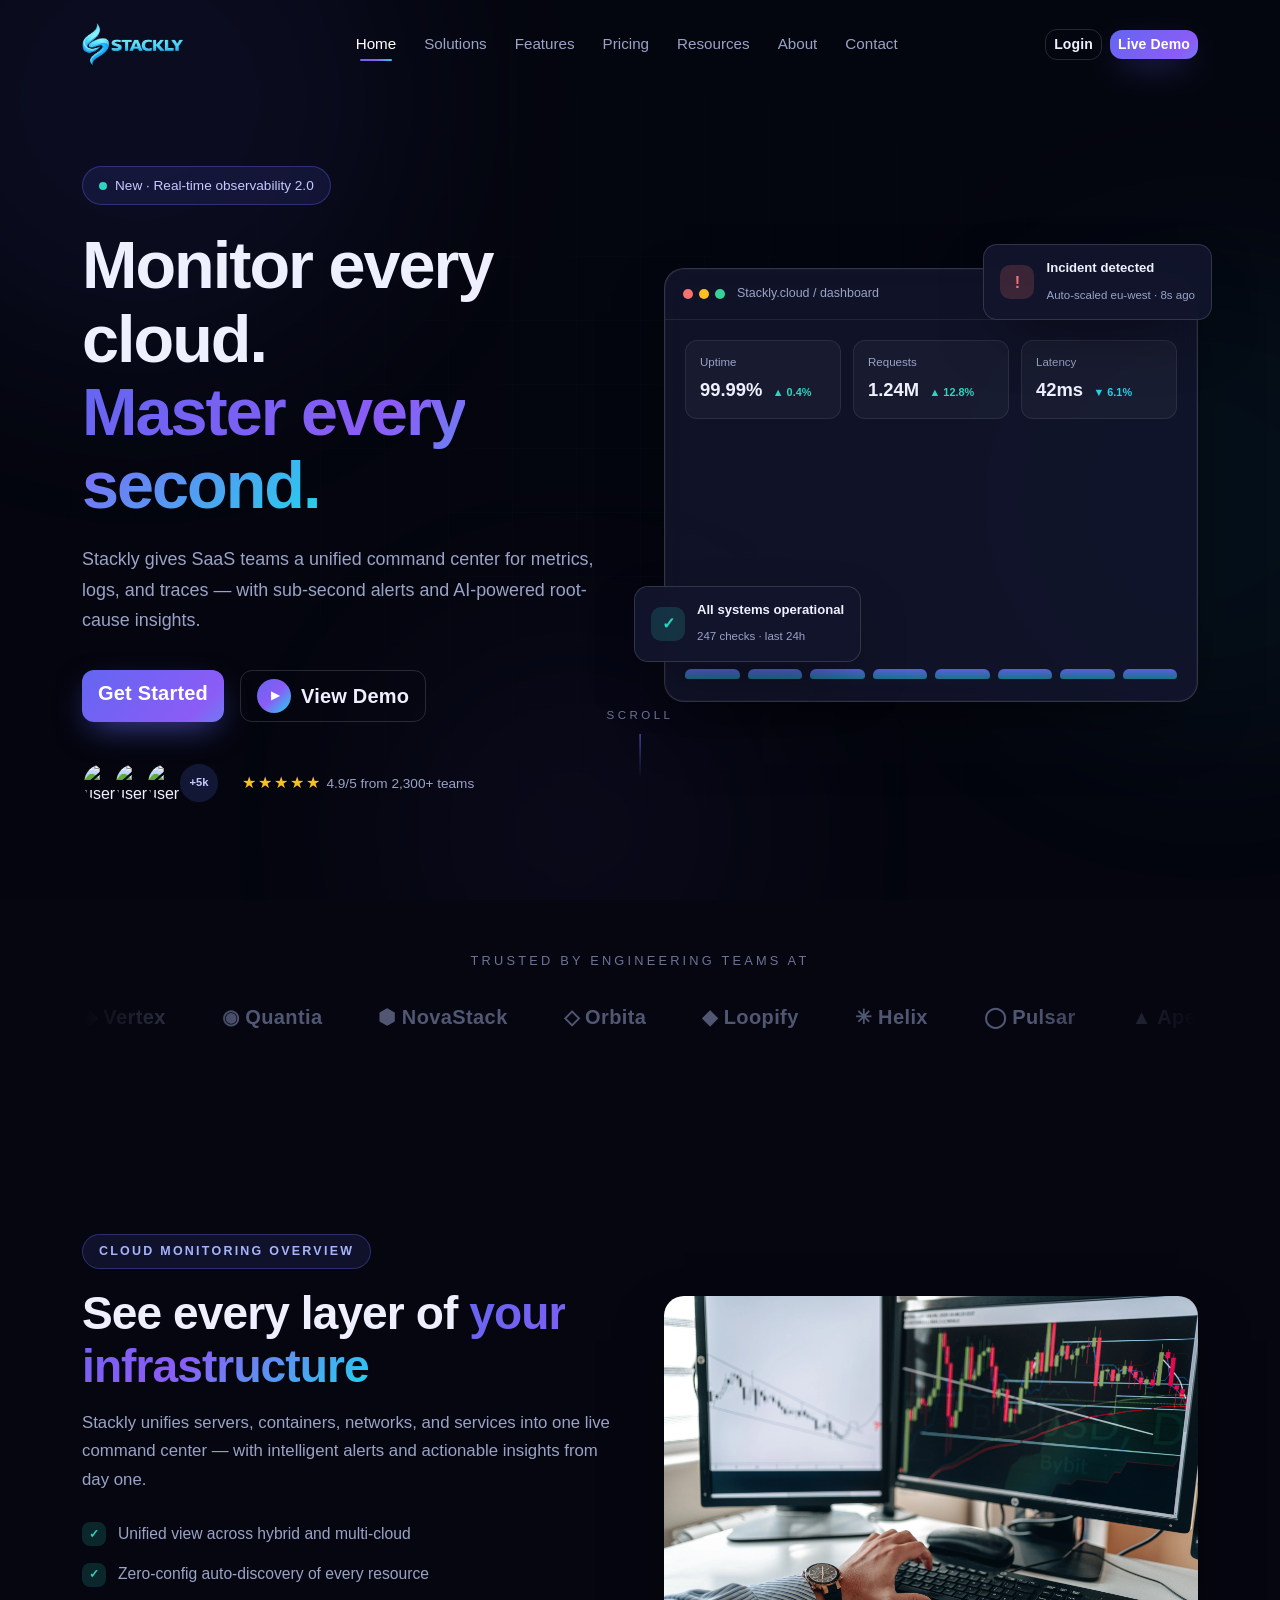
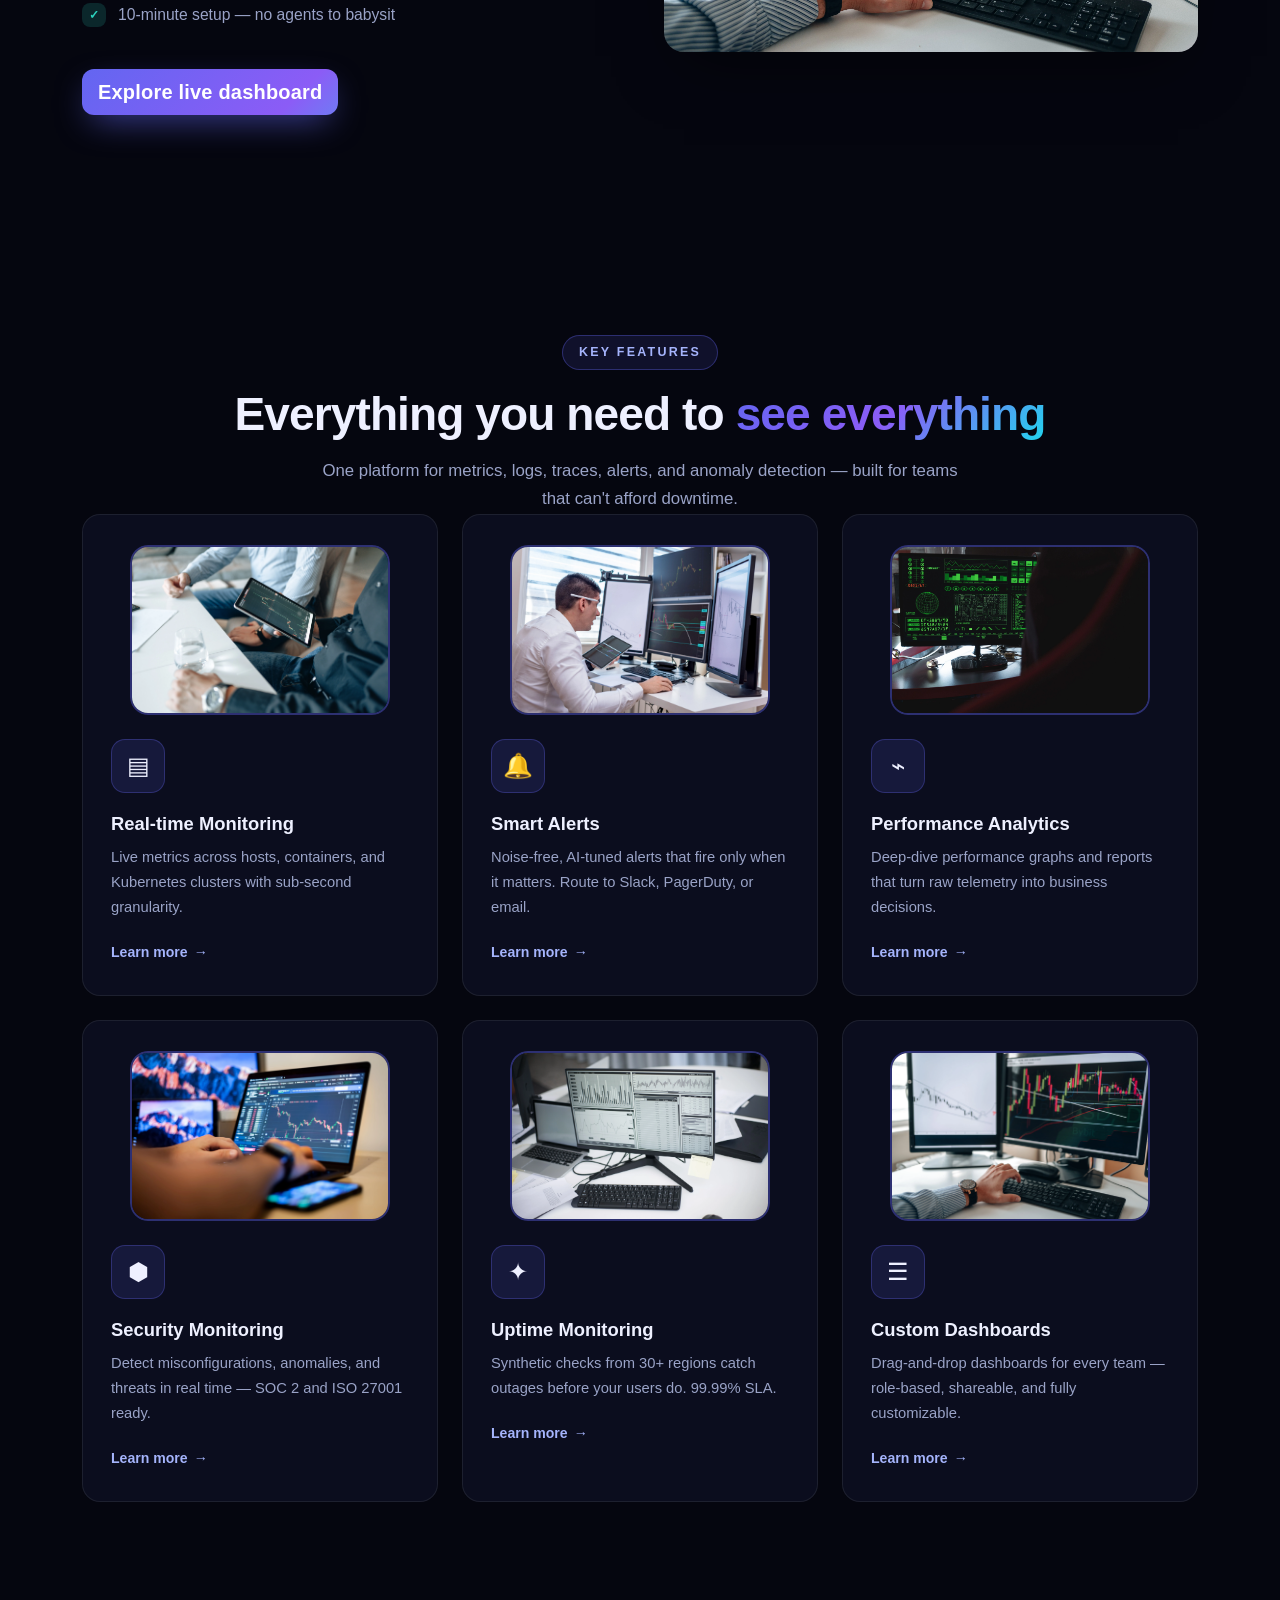
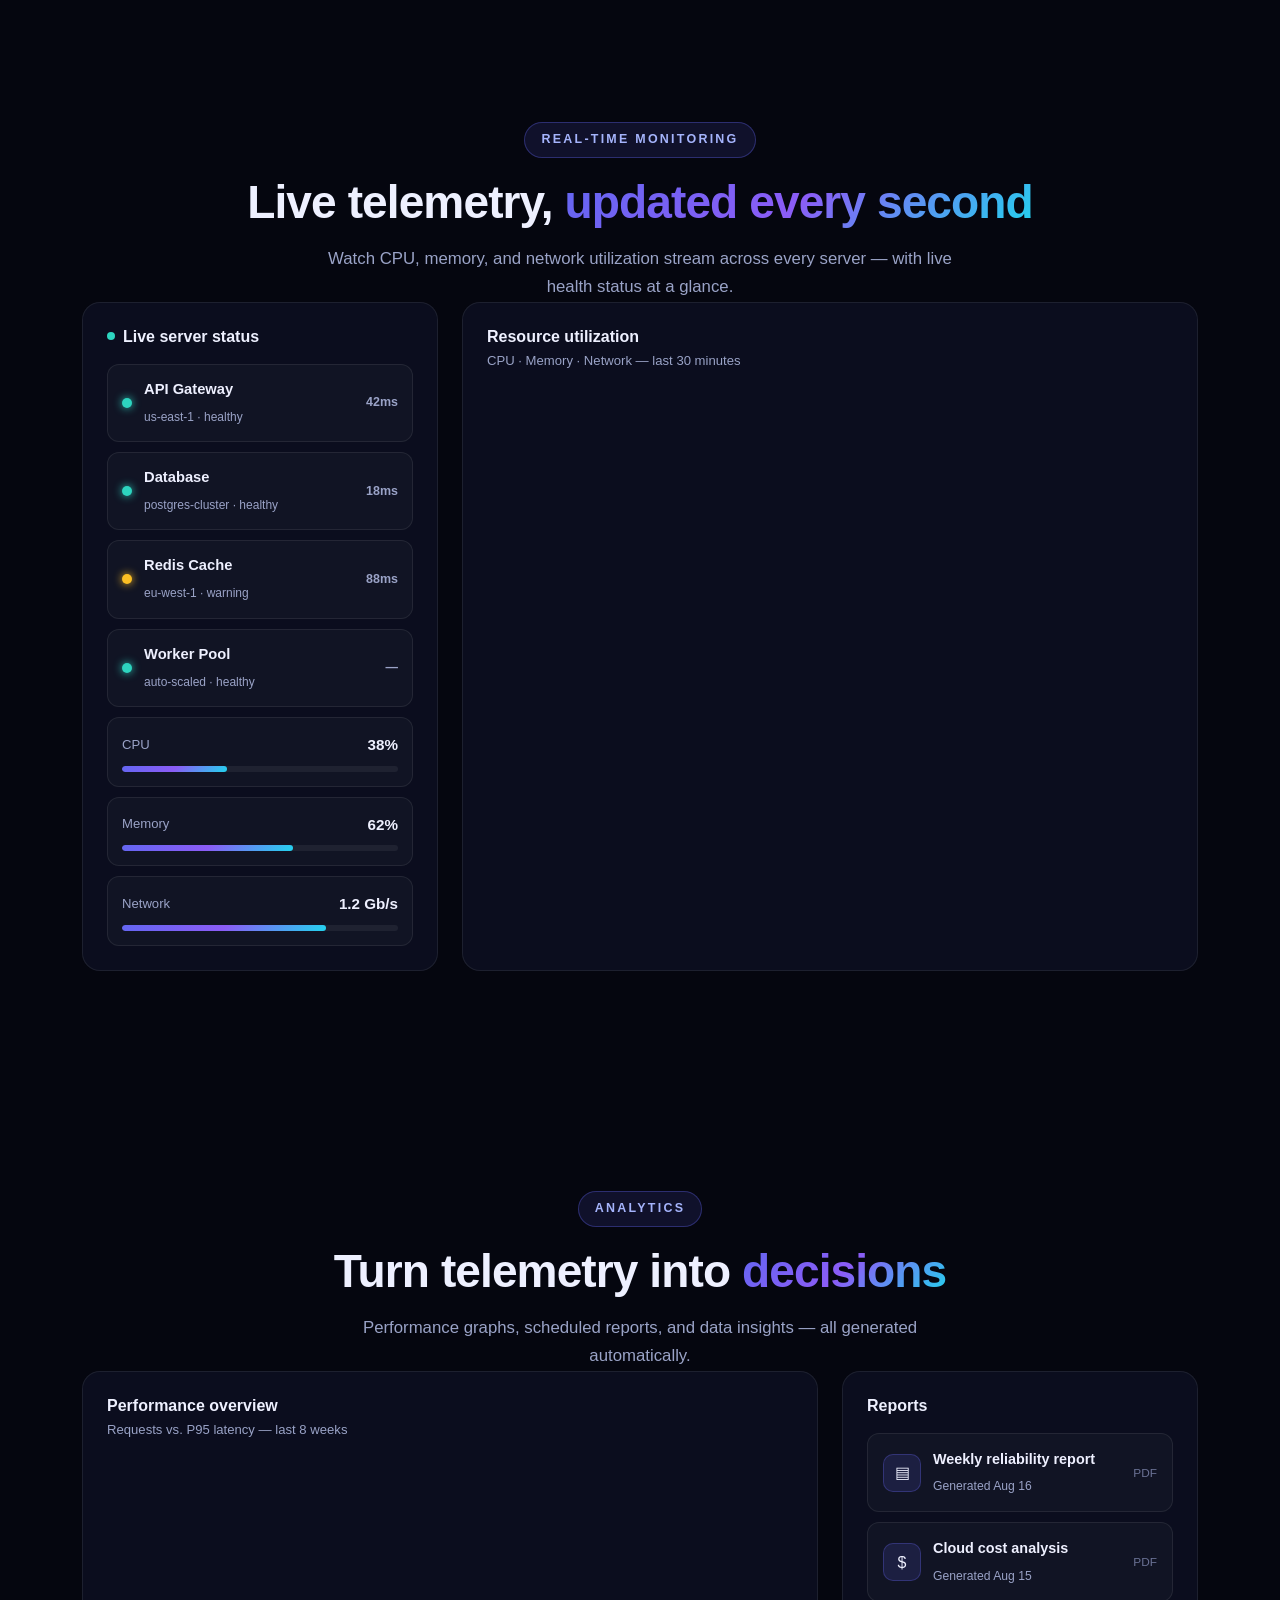
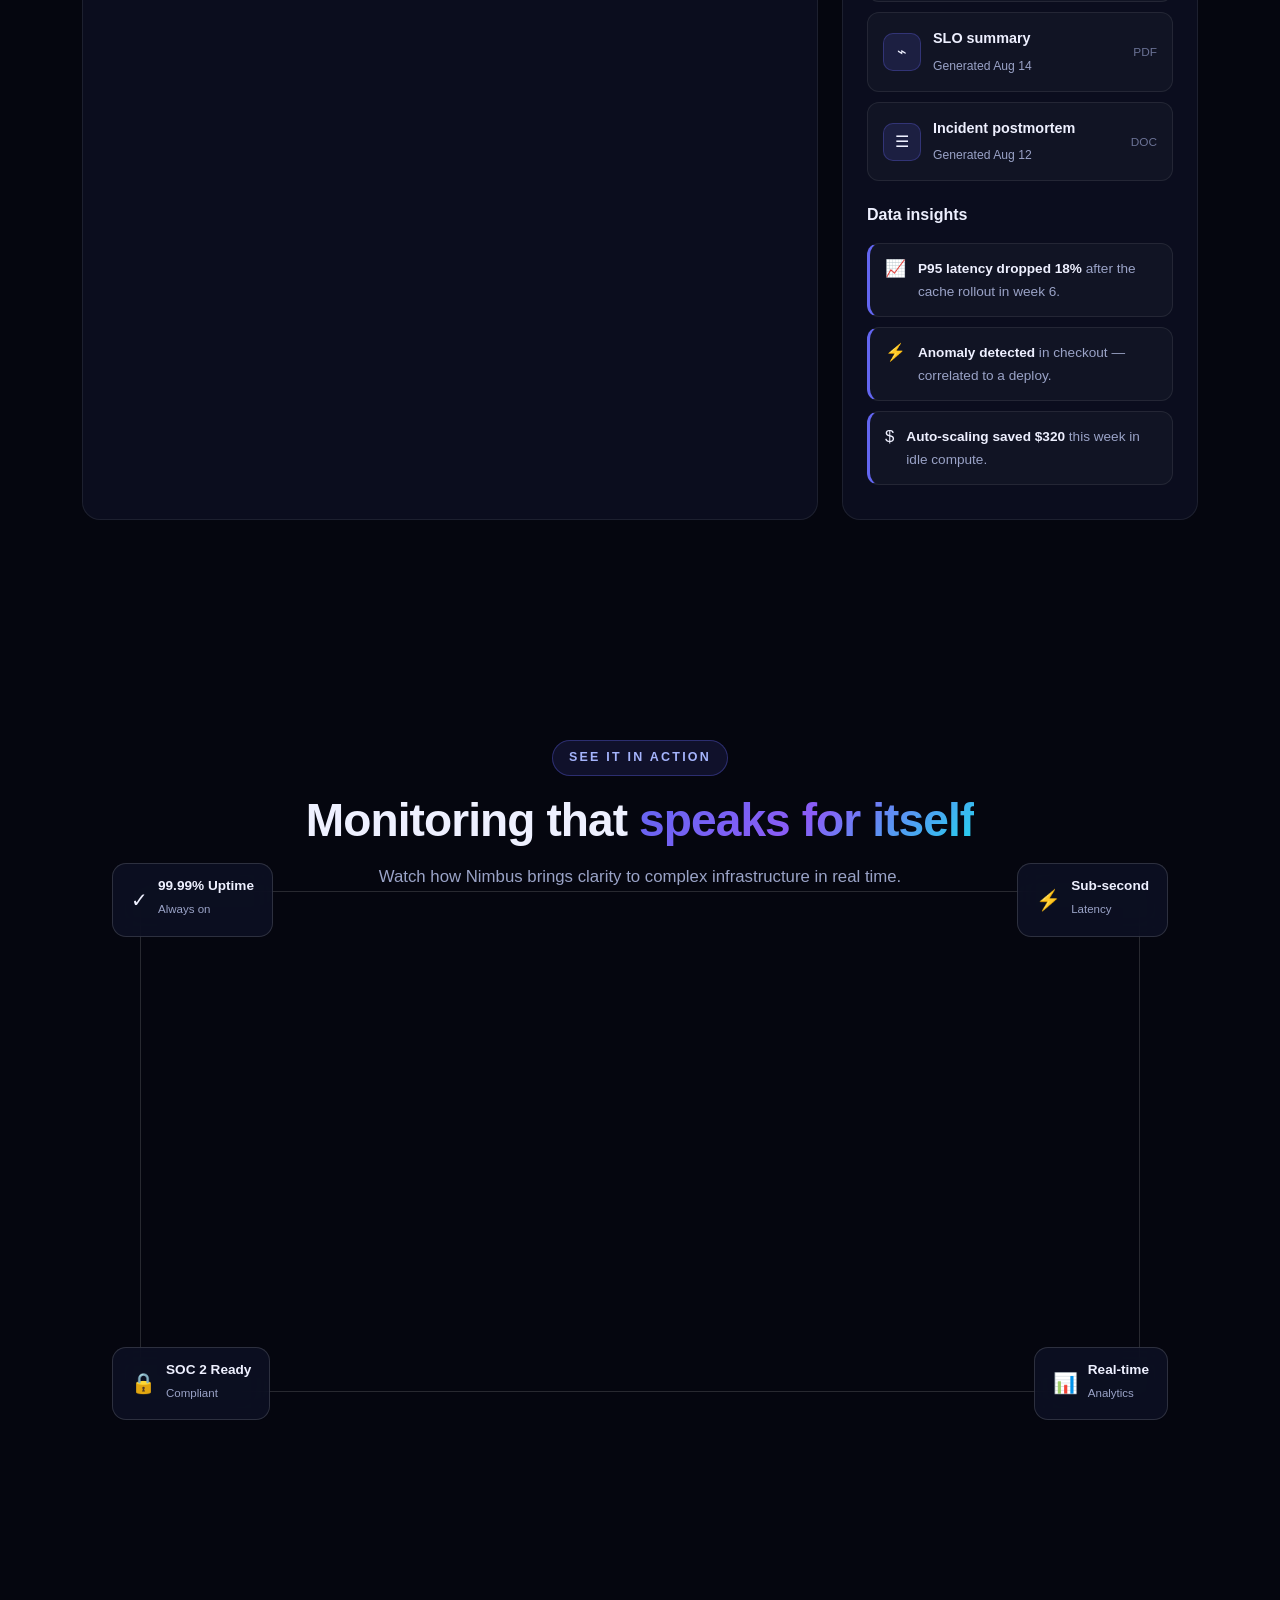
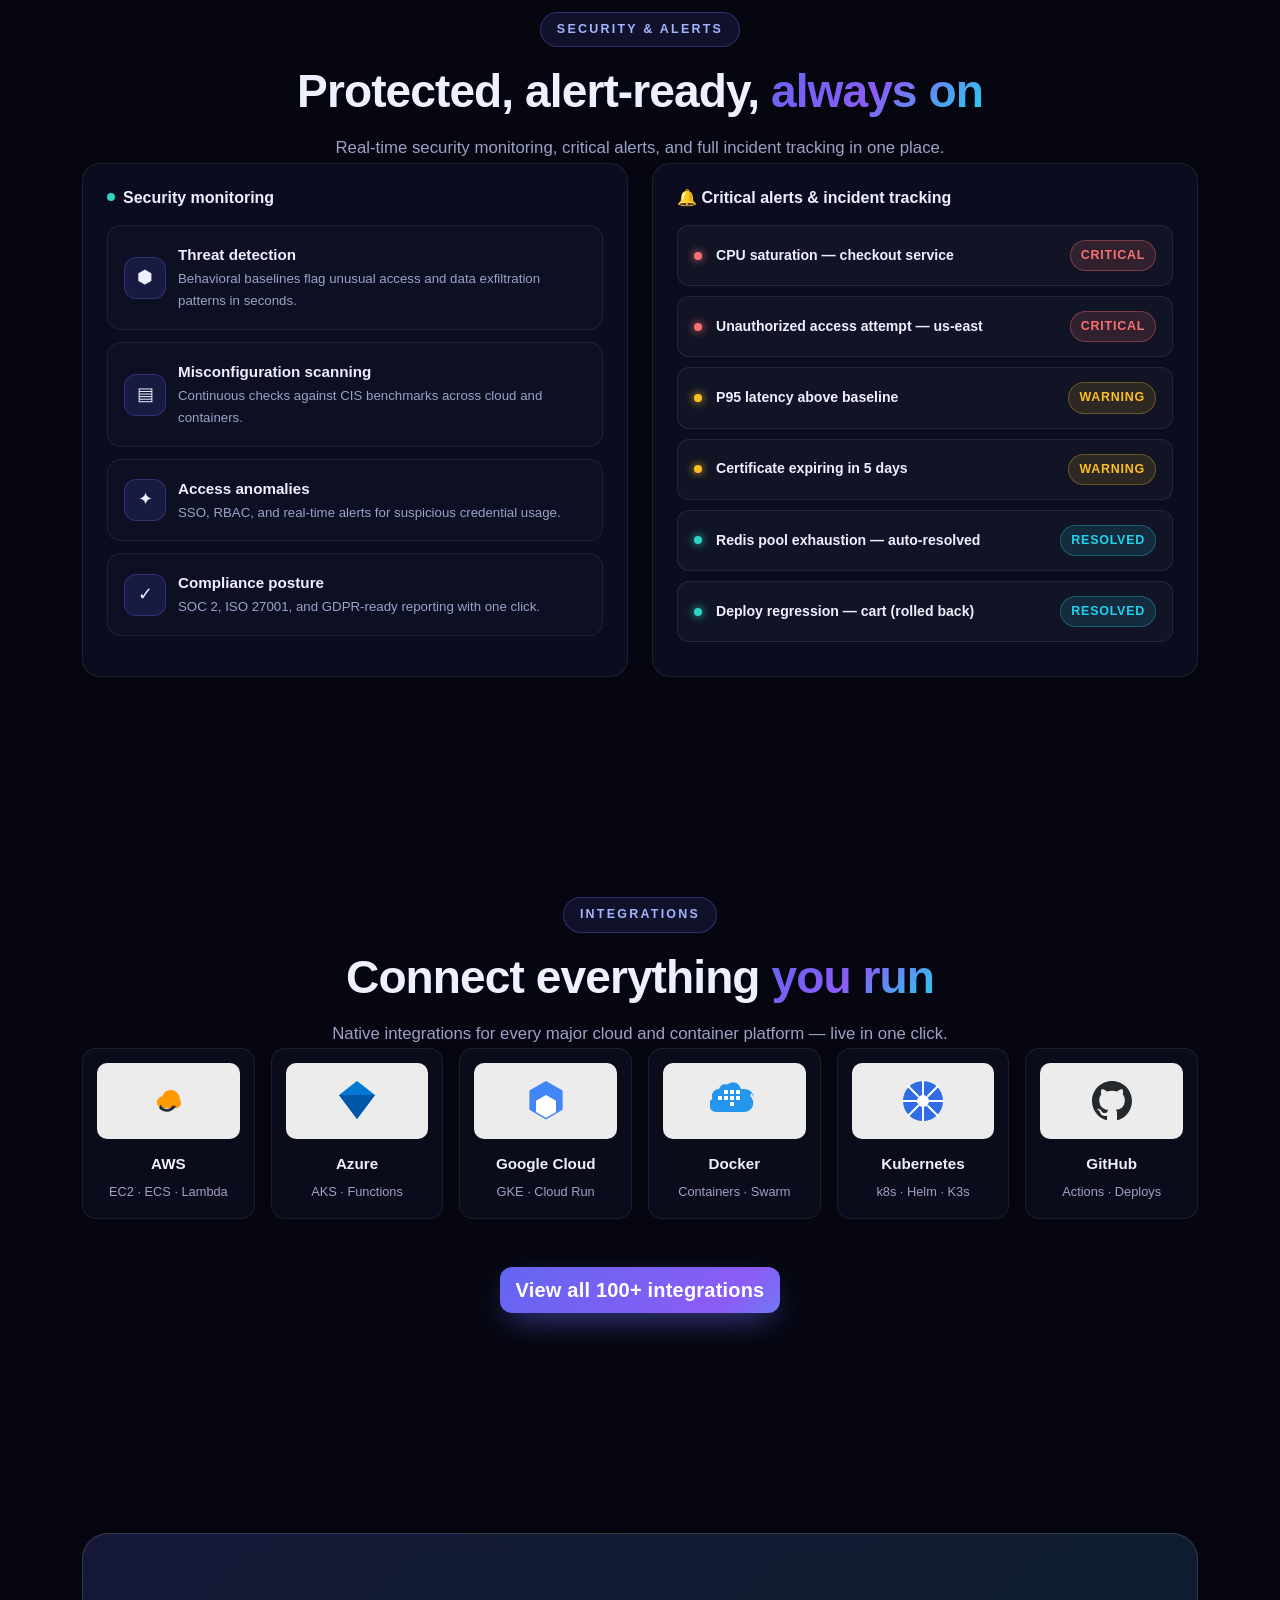
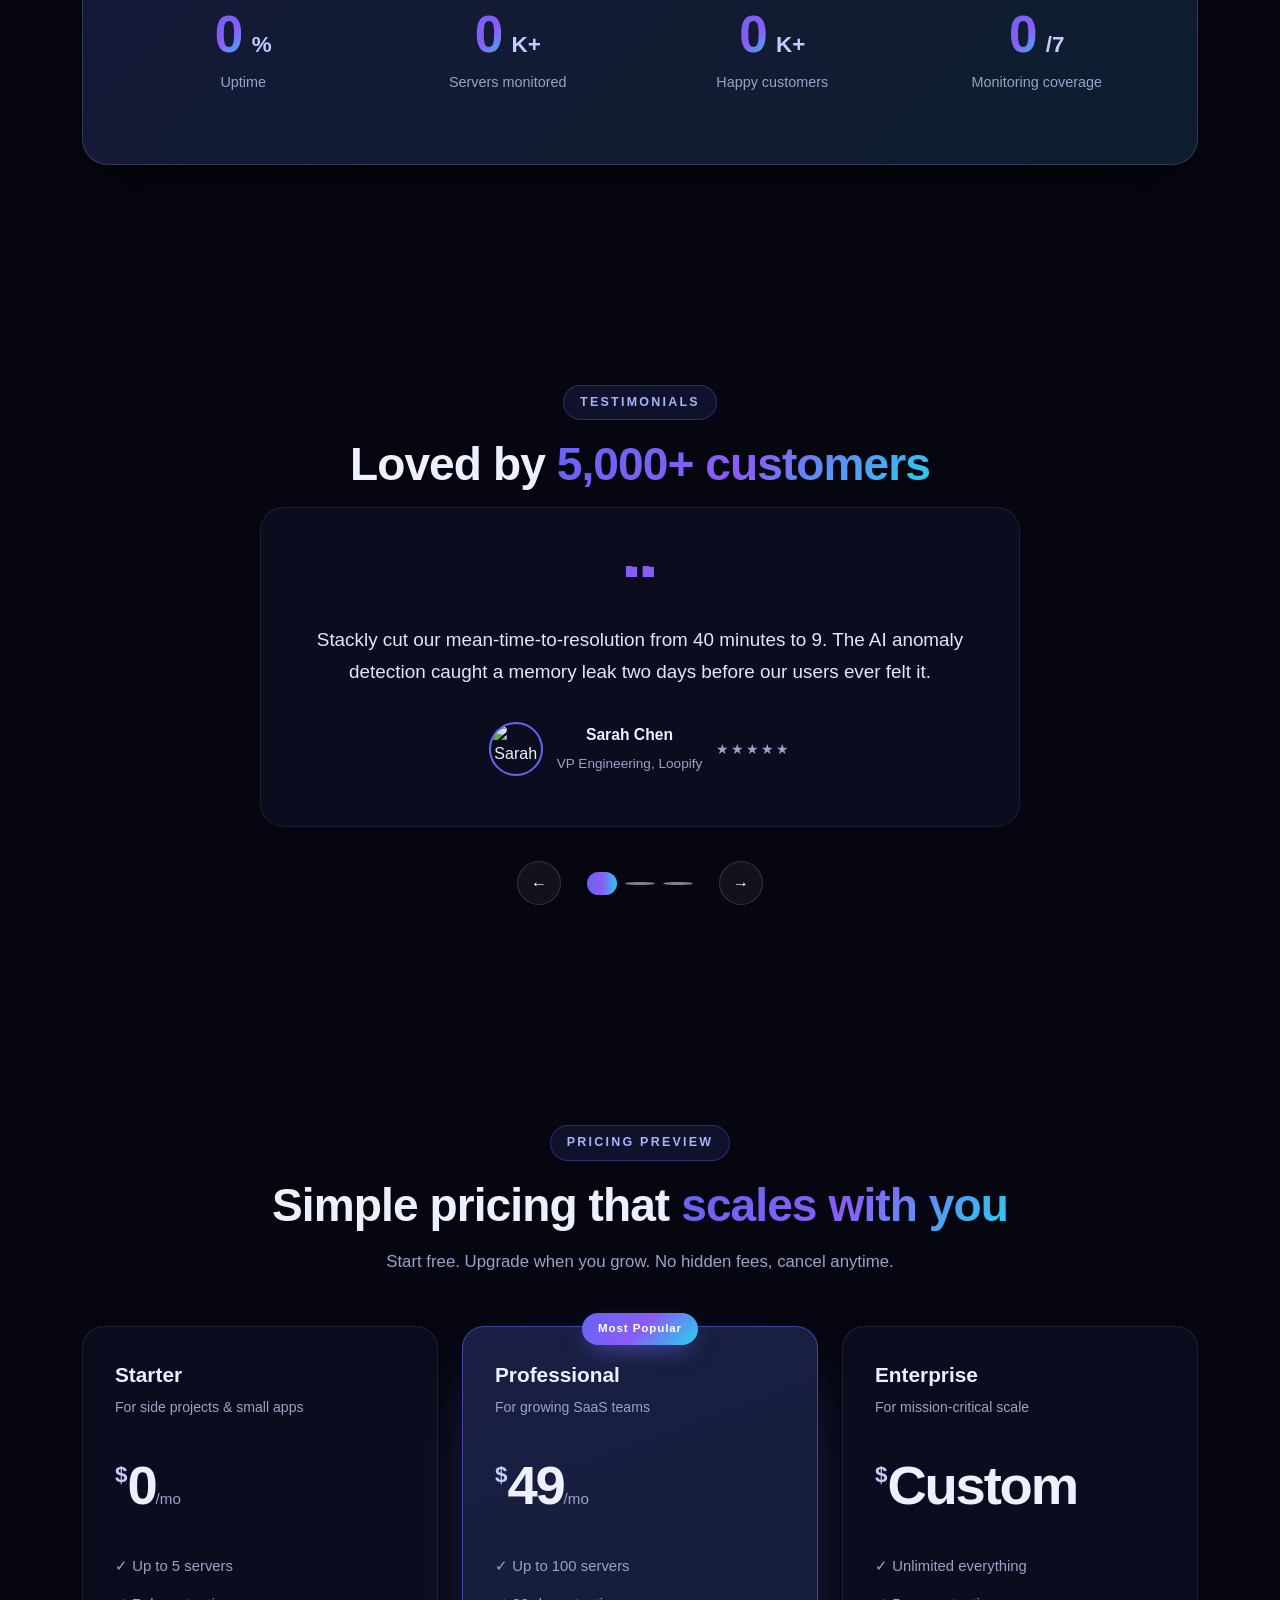
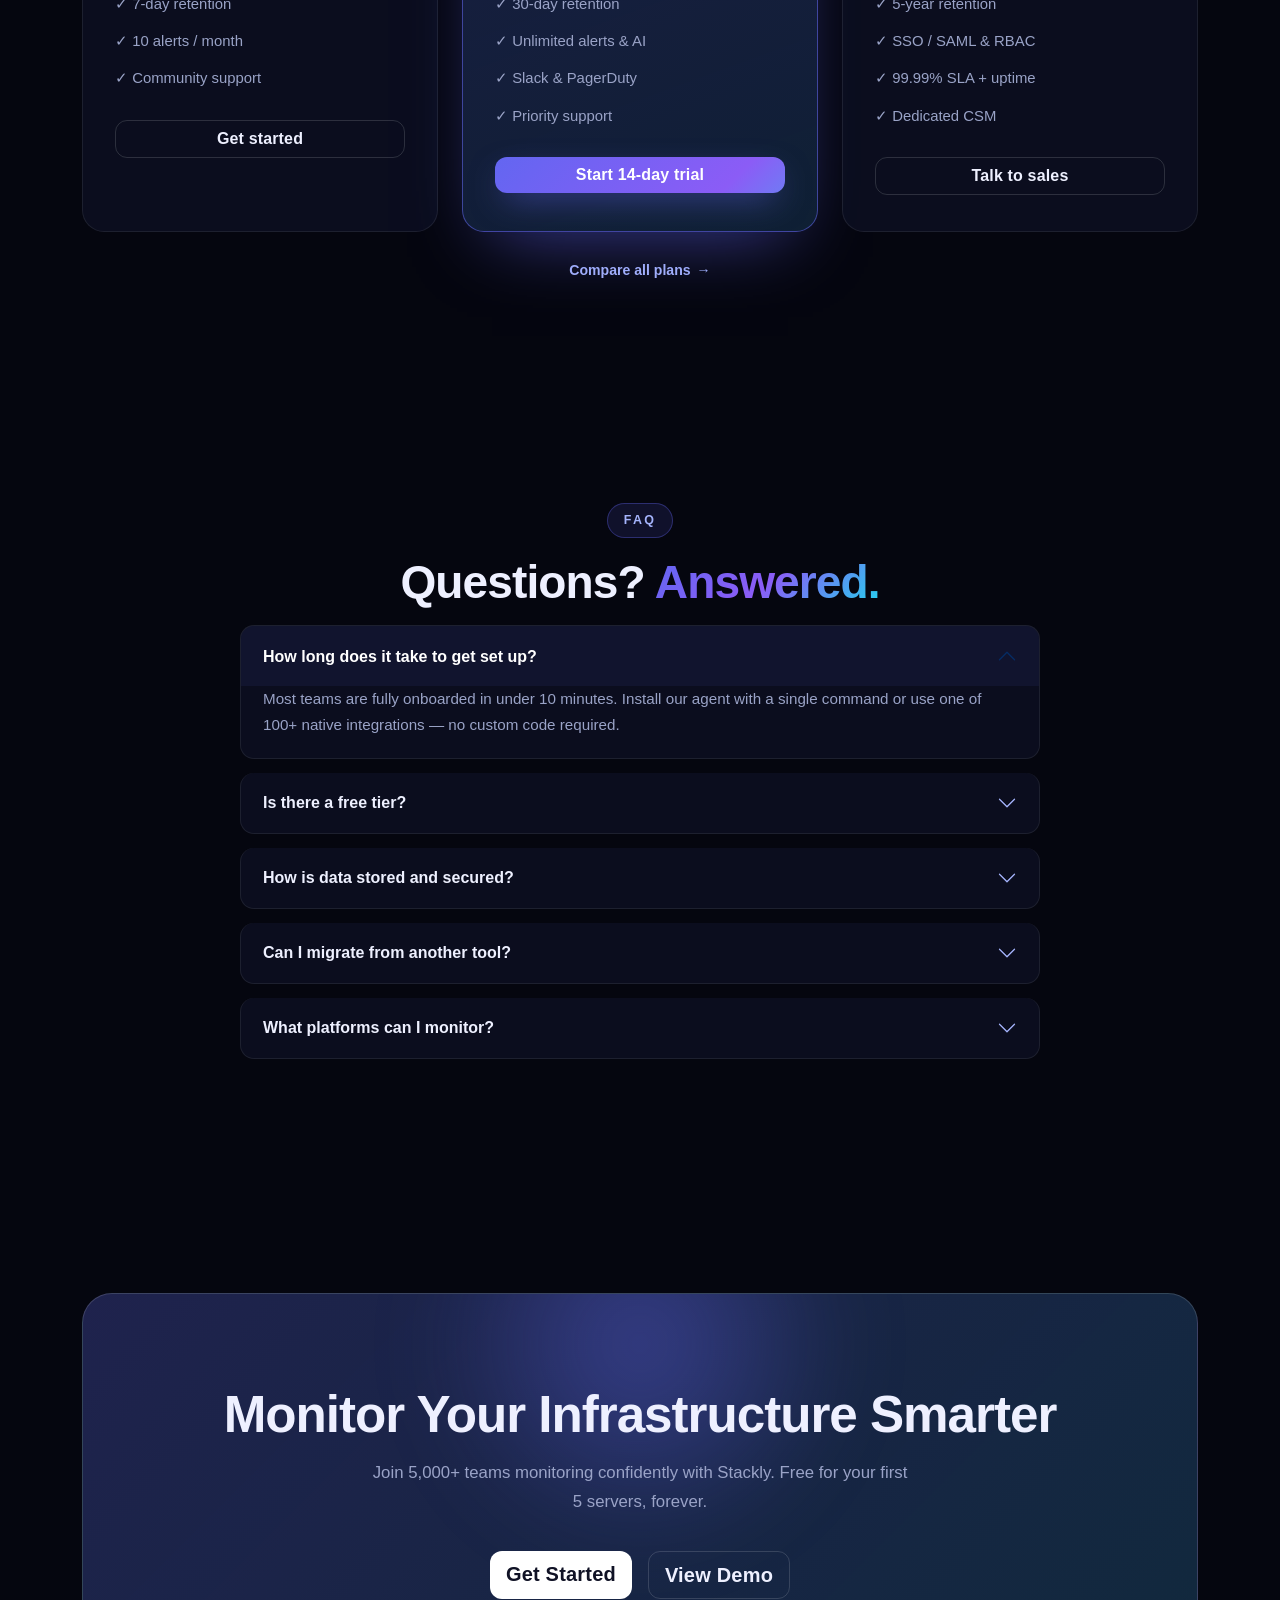
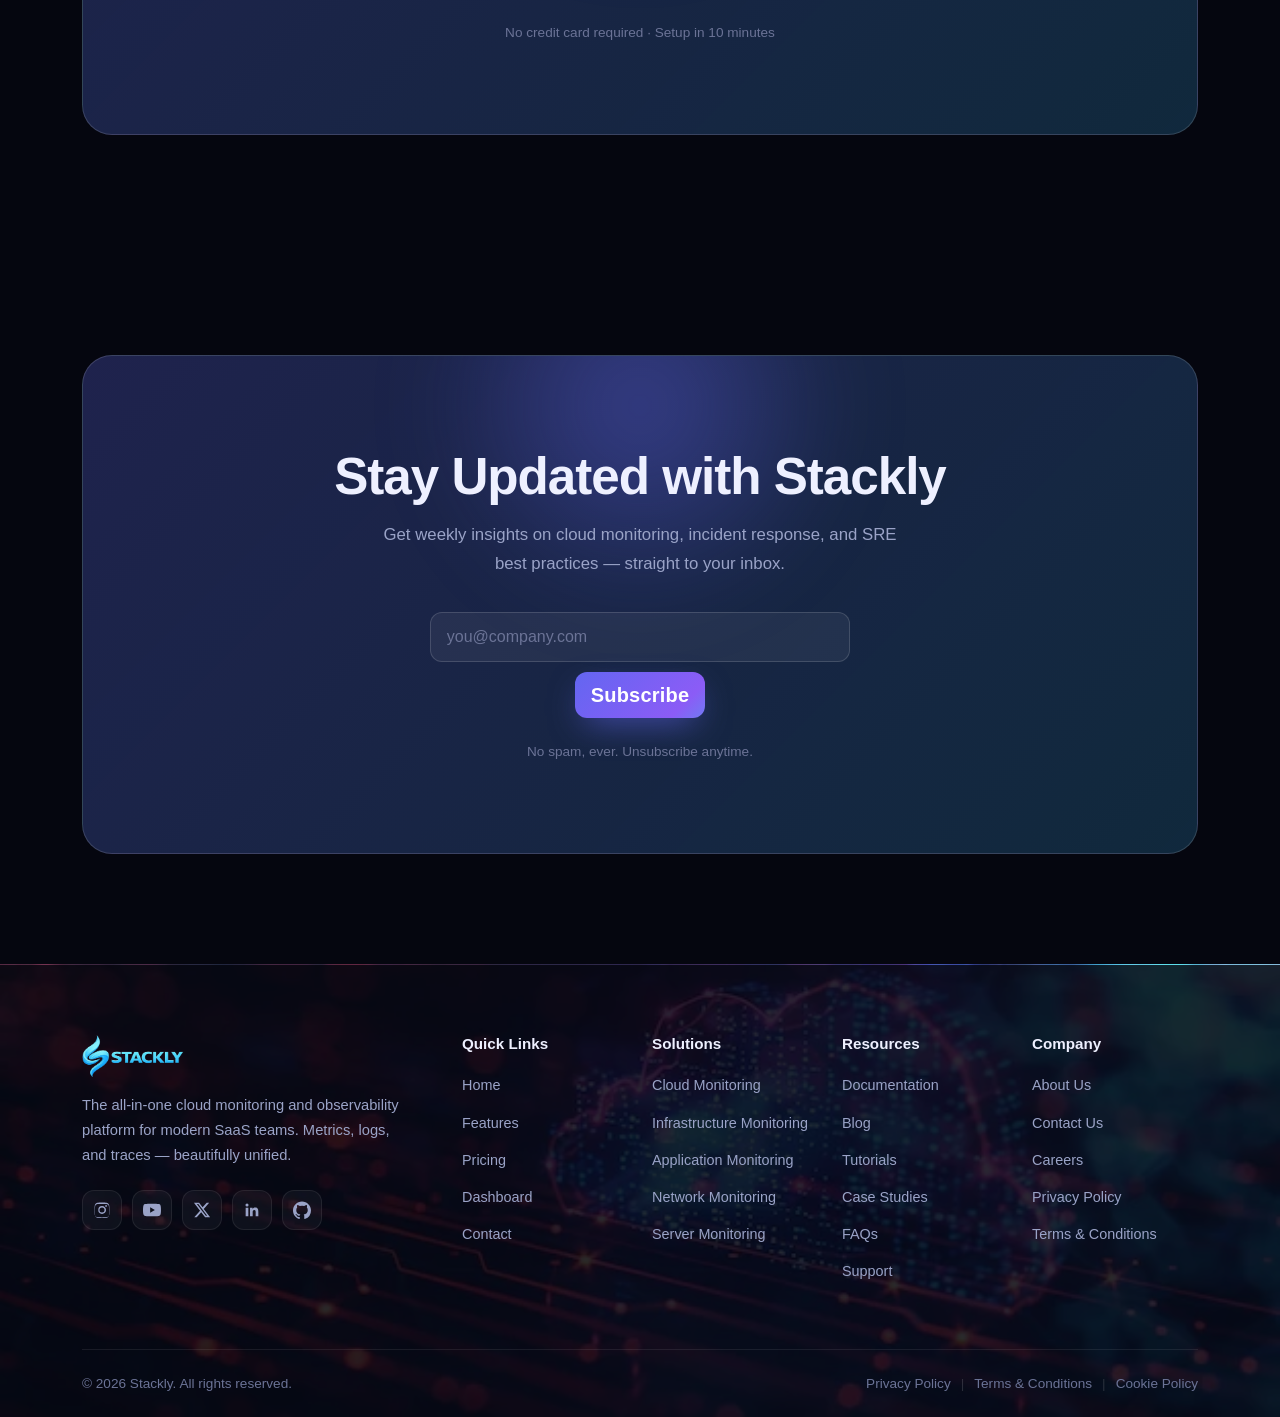
==== commit 60e3e3f6: "Add files via upload" ====
--- a/index.html
+++ b/index.html
@@ -212,54 +212,7 @@
 
         <div class="col-lg-6">
           <div class="overview-visual" data-tilt>
-            <div class="dash-card">
-              <div class="dash-head">
-                <div class="dash-dots"><i></i><i></i><i></i></div>
-                <span>Stackly.cloud / overview</span>
-              </div>
-              <div class="dash-body">
-                <div class="dash-row">
-                  <div class="dash-stat">
-                    <span class="stat-label">Cloud Regions</span>
-                    <span class="stat-value">9</span>
-                  </div>
-                  <div class="dash-stat">
-                    <span class="stat-label">Servers</span>
-                    <span class="stat-value">10K+</span>
-                  </div>
-                  <div class="dash-stat">
-                    <span class="stat-label">Events / sec</span>
-                    <span class="stat-value">550K</span>
-                  </div>
-                </div>
-
-                <div class="dash-bars">
-                  <span class="bar bar-1"></span>
-                  <span class="bar bar-2"></span>
-                  <span class="bar bar-3"></span>
-                  <span class="bar bar-4"></span>
-                  <span class="bar bar-5"></span>
-                  <span class="bar bar-6"></span>
-                  <span class="bar bar-7"></span>
-                  <span class="bar bar-8"></span>
-                </div>
-
-                <div class="ov-services">
-                  <div class="trace-row ok"><span class="trace-dot"></span><b>api-gateway</b><span class="trace-time">healthy</span></div>
-                  <div class="trace-row ok"><span class="trace-dot"></span><b>postgres-cluster</b><span class="trace-time">healthy</span></div>
-                  <div class="trace-row warn"><span class="trace-dot"></span><b>redis-cache</b><span class="trace-time">warning</span></div>
-                  <div class="trace-row ok"><span class="trace-dot"></span><b>background-workers</b><span class="trace-time">healthy</span></div>
-                </div>
-              </div>
-            </div>
-
-            <div class="float-chip chip-ok">
-              <span class="chip-icon ok-icon">✓</span>
-              <div>
-                <strong>All systems operational</strong>
-                <small>247 checks · last 24h</small>
-              </div>
-            </div>
+            <img src="assets/img/d6.webp" alt="Customizable cloud dashboards" class="overview-img" loading="lazy" />
           </div>
         </div>
       </div>
@@ -279,7 +232,7 @@
         <div class="col-md-6 col-lg-4">
           <div class="feature-card" data-tilt>
             <div class="card-img">
-              <img src="assets/img/ft-realtime.webp" alt="Real-time monitoring dashboard" loading="lazy" />
+              <img src="assets/img/d1.webp" alt="Real-time monitoring dashboard" loading="lazy" />
             </div>
             <div class="feature-icon"><span class="fi fi-monitor"></span></div>
             <h3>Real-time Monitoring</h3>
@@ -290,7 +243,7 @@
         <div class="col-md-6 col-lg-4">
           <div class="feature-card" data-tilt>
             <div class="card-img">
-              <img src="assets/img/card-alerts.webp" alt="Smart alerting interface" loading="lazy" />
+              <img src="assets/img/d2.webp" alt="Smart alerting interface" loading="lazy" />
             </div>
             <div class="feature-icon"><span class="fi fi-bell"></span></div>
             <h3>Smart Alerts</h3>
@@ -301,7 +254,7 @@
         <div class="col-md-6 col-lg-4">
           <div class="feature-card" data-tilt>
             <div class="card-img">
-              <img src="assets/img/card-analytics.webp" alt="Performance analytics charts" loading="lazy" />
+              <img src="assets/img/d3.webp" alt="Performance analytics charts" loading="lazy" />
             </div>
             <div class="feature-icon"><span class="fi fi-trace"></span></div>
             <h3>Performance Analytics</h3>
@@ -312,7 +265,7 @@
         <div class="col-md-6 col-lg-4">
           <div class="feature-card" data-tilt>
             <div class="card-img">
-              <img src="assets/img/ft-security.webp" alt="Security monitoring console" loading="lazy" />
+              <img src="assets/img/d4.webp" alt="Security monitoring console" loading="lazy" />
             </div>
             <div class="feature-icon"><span class="fi fi-shield"></span></div>
             <h3>Security Monitoring</h3>
@@ -323,7 +276,7 @@
         <div class="col-md-6 col-lg-4">
           <div class="feature-card" data-tilt>
             <div class="card-img">
-              <img src="assets/img/ft-uptime.webp" alt="Global uptime monitoring map" loading="lazy" />
+              <img src="assets/img/d5.webp" alt="Global uptime monitoring map" loading="lazy" />
             </div>
             <div class="feature-icon"><span class="fi fi-ai"></span></div>
             <h3>Uptime Monitoring</h3>
@@ -334,7 +287,7 @@
         <div class="col-md-6 col-lg-4">
           <div class="feature-card" data-tilt>
             <div class="card-img">
-              <img src="assets/img/ft-dashboards.webp" alt="Customizable cloud dashboards" loading="lazy" />
+              <img src="assets/img/d6.webp" alt="Customizable cloud dashboards" loading="lazy" />
             </div>
             <div class="feature-icon"><span class="fi fi-log"></span></div>
             <h3>Custom Dashboards</h3>
@@ -465,6 +418,53 @@
               <span class="ins-ico">$</span>
               <p><b>Auto-scaling saved $320</b> this week in idle compute.</p>
             </div>
+          </div>
+        </div>
+      </div>
+    </div>
+  </section>
+
+  <!-- ======= 6b. Video Showcase ======= -->
+  <section class="section video-showcase">
+    <div class="container">
+      <div class="section-head text-center">
+        <span class="section-tag">See It In Action</span>
+        <h2 class="section-title">Monitoring that <span class="grad-text">speaks for itself</span></h2>
+        <p class="section-sub">Watch how Nimbus brings clarity to complex infrastructure in real time.</p>
+      </div>
+
+      <div class="video-wrapper">
+        <video src="video2.mp4" autoplay muted loop playsinline disablePictureInPicture disableRemotePlayback controlsList="nodownload noremoteplayback" class="showcase-video"></video>
+
+        <div class="float-card fc-top-left">
+          <span class="fc-icon">✓</span>
+          <div>
+            <strong>99.99% Uptime</strong>
+            <small>Always on</small>
+          </div>
+        </div>
+
+        <div class="float-card fc-top-right">
+          <span class="fc-icon">⚡</span>
+          <div>
+            <strong>Sub-second</strong>
+            <small>Latency</small>
+          </div>
+        </div>
+
+        <div class="float-card fc-bottom-left">
+          <span class="fc-icon">🔒</span>
+          <div>
+            <strong>SOC 2 Ready</strong>
+            <small>Compliant</small>
+          </div>
+        </div>
+
+        <div class="float-card fc-bottom-right">
+          <span class="fc-icon">📊</span>
+          <div>
+            <strong>Real-time</strong>
+            <small>Analytics</small>
           </div>
         </div>
       </div>
@@ -903,7 +903,7 @@
           <p class="footer-desc">The all-in-one cloud monitoring and observability platform for modern SaaS teams. Metrics, logs, and traces — beautifully unified.</p>
                     <div class="socials">
             <a href="404.html" aria-label="Instagram"><span class="soc soc-ig"><svg viewBox="0 0 24 24" xmlns="http://www.w3.org/2000/svg"><path d="M12 2.16c3.2 0 3.58.01 4.85.07 1.17.05 1.8.25 2.23.41.56.22.96.48 1.38.9.42.42.68.82.9 1.38.16.42.36 1.06.41 2.23.06 1.27.07 1.65.07 4.85s-.01 3.58-.07 4.85c-.05 1.17-.25 1.8-.41 2.23a3.72 3.72 0 0 1-.9 1.38c-.42.42-.82.68-1.38.9-.42.16-1.06.36-2.23.41-1.27.06-1.65.07-4.85.07s-3.58-.01-4.85-.07c-1.17-.05-1.8-.25-2.23-.41a3.72 3.72 0 0 1-1.38-.9 3.72 3.72 0 0 1-.9-1.38c-.16-.42-.36-1.06-.41-2.23-.06-1.27-.07-1.65-.07-4.85s.01-3.58.07-4.85c.05-1.17.25-1.8.41-2.23.22-.56.48-.96.9-1.38.42-.42.82-.68 1.38-.9.42-.16 1.06-.36 2.23-.41 1.27-.06 1.65-.07 4.85-.07Zm0 1.72c-3.15 0-3.52.01-4.77.07-1.08.05-1.67.23-2.06.38-.52.2-.89.44-1.28.83-.39.39-.63.76-.83 1.28-.15.39-.33.98-.38 2.06-.06 1.25-.07 1.62-.07 4.77s.01 3.52.07 4.77c.05 1.08.23 1.67.38 2.06.2.52.44.89.83 1.28.39.39.76.63 1.28.83.39.15.98.33 2.06.38 1.25.06 1.62.07 4.77.07s3.52-.01 4.77-.07c1.08-.05 1.67-.23 2.06-.38.52-.2.89-.44 1.28-.83.39-.39.63-.76.83-1.28.15-.39.33-.98.38-2.06.06-1.25.07-1.62.07-4.77s-.01-3.52-.07-4.77c-.05-1.08-.23-1.67-.38-2.06-.2-.52-.44-.89-.83-1.28-.39-.39-.76-.63-1.28-.83-.39-.15-.98-.33-2.06-.38-1.25-.06-1.62-.07-4.77-.07Zm0 2.94a5.19 5.19 0 1 1 0 10.37 5.19 5.19 0 0 1 0-10.37Zm0 8.56a3.37 3.37 0 1 0 0-6.74 3.37 3.37 0 0 0 0 6.74Zm6.64-8.77a1.21 1.21 0 1 1-2.42 0 1.21 1.21 0 0 1 2.42 0Z"/></svg></span></a>
-            <a href="404.html" aria-label="Facebook"><span class="soc soc-fb"><svg viewBox="0 0 24 24" xmlns="http://www.w3.org/2000/svg"><path d="M24 12.07C24 5.4 18.63 0 12 0S0 5.4 0 12.07C0 18.1 4.39 23.1 10.13 24v-8.44H7.08v-3.49h3.05V9.41c0-3.02 1.79-4.69 4.53-4.69 1.31 0 2.68.24 2.68.24v2.97h-1.51c-1.49 0-1.95.93-1.95 1.89v2.26h3.32l-.53 3.49h-2.79V24C19.61 23.1 24 18.1 24 12.07Z"/></svg></span></a>
+
             <a href="404.html" aria-label="YouTube"><span class="soc soc-yt"><svg viewBox="0 0 24 24" xmlns="http://www.w3.org/2000/svg"><path d="M23.5 6.19a3.02 3.02 0 0 0-2.12-2.14C19.51 3.55 12 3.55 12 3.55s-7.51 0-9.38.5A3.02 3.02 0 0 0 .5 6.19C0 8.07 0 12 0 12s0 3.93.5 5.81a3.02 3.02 0 0 0 2.12 2.14c1.87.5 9.38.5 9.38.5s7.51 0 9.38-.5a3.02 3.02 0 0 0 2.12-2.14C24 15.93 24 12 24 12s0-3.93-.5-5.81ZM9.55 15.57V8.43L15.82 12l-6.27 3.57Z"/></svg></span></a>
             <a href="404.html" aria-label="Twitter / X"><span class="soc soc-x"><svg viewBox="0 0 24 24" xmlns="http://www.w3.org/2000/svg"><path d="M18.24 2.25h3.31l-7.23 8.26 8.5 11.24h-6.66l-5.21-6.82-5.97 6.82H1.67l7.73-8.84L1.25 2.25h6.83l4.71 6.23 5.45-6.23Zm-1.16 17.52h1.83L7.08 4.13H5.12l11.96 15.64Z"/></svg></span></a>
             <a href="404.html" aria-label="LinkedIn"><span class="soc soc-li"><svg viewBox="0 0 24 24" xmlns="http://www.w3.org/2000/svg"><path d="M20.45 20.45h-3.55v-5.57c0-1.33-.03-3.04-1.85-3.04-1.85 0-2.14 1.45-2.14 2.94v5.67H9.36V9h3.41v1.56h.05c.47-.9 1.63-1.85 3.36-1.85 3.6 0 4.27 2.37 4.27 5.46v6.28ZM5.34 7.43a2.06 2.06 0 1 1 0-4.12 2.06 2.06 0 0 1 0 4.12ZM7.12 20.45H3.55V9h3.57v11.45Z"/></svg></span></a>
--- a/assets/css/style.css
+++ b/assets/css/style.css
@@ -423,13 +423,18 @@
 .feature-card:hover::before { transform: scaleX(1); }
 
 .feature-card .card-img {
-  margin: -30px -29px 24px;
-  height: 190px;
+  margin: 0 auto 24px;
+  width: 100%;
+  max-width: 260px;
+  height: 170px;
   overflow: hidden;
   background: rgba(99, 102, 241, 0.08);
   position: relative;
   line-height: 0;
-  border-radius: calc(var(--radius) - 4px) calc(var(--radius) - 4px) 0 0;
+  border-radius: var(--radius);
+  display: flex;
+  align-items: center;
+  justify-content: center;
 }
 .feature-card .card-img img {
   width: 100%;
@@ -439,6 +444,8 @@
   display: block;
   vertical-align: top;
   transition: transform 0.5s ease;
+  border-radius: var(--radius);
+  border: 2px solid rgba(99, 102, 241, 0.35);
 }
 .feature-card:hover .card-img img { transform: scale(1.06); }
 
@@ -594,6 +601,11 @@
 .stat-box p { color: var(--muted); margin: 4px 0 0; font-size: 0.9rem; }
 
 /* ---------- Pricing ---------- */
+.pricing .section-head { margin-bottom: 50px; }
+.pricing-grid {
+  row-gap: 3rem;
+  overflow: visible;
+}
 .billing-toggle {
   display: flex; align-items: center; justify-content: center; gap: 16px;
   margin-top: 34px; color: var(--muted); font-weight: 600;
@@ -626,16 +638,20 @@
   padding: 36px 32px;
   height: 100%;
   position: relative;
-  transition: transform 0.35s ease, border-color 0.35s ease, box-shadow 0.35s ease;
-}
-.price-card:hover { transform: translateY(-8px); border-color: var(--border-strong); }
+  overflow: visible;
+  opacity: 1 !important;
+  visibility: visible !important;
+  transform: none !important;
+  transition: border-color 0.35s ease, box-shadow 0.35s ease;
+}
+.price-card:hover { transform: translateY(-8px) !important; border-color: var(--border-strong); }
 .price-card.featured {
   background: linear-gradient(160deg, rgba(99,102,241,0.16), rgba(34,211,238,0.08)), rgba(16,19,40,0.85);
   border: 1px solid rgba(99, 102, 241, 0.55);
   box-shadow: 0 30px 70px -30px rgba(99, 102, 241, 0.6);
-  transform: scale(1.03);
-}
-.price-card.featured:hover { transform: scale(1.03) translateY(-8px); }
+  transform: none !important;
+}
+.price-card.featured:hover { transform: translateY(-8px) !important; }
 .popular-badge {
   position: absolute; top: -14px; left: 50%; transform: translateX(-50%);
   background: var(--grad); color: #fff;
@@ -803,6 +819,7 @@
 
 /* ---------- GSAP reveal helpers ---------- */
 .gs-reveal { opacity: 0; will-change: transform, opacity; }
+.overview-img { will-change: transform, opacity; }
 
 /* ---------- Responsive ---------- */
 @media (max-width: 1199.98px) {
@@ -824,6 +841,73 @@
     margin-top: 12px;
   }
   .nav-cta { justify-content: center; width: 100%; }
+  .pricing-grid { row-gap: 2.5rem; }
+}
+
+/* ---------- Video Showcase ---------- */
+.video-showcase { overflow: visible; }
+.video-wrapper {
+  position: relative;
+  max-width: 1000px;
+  margin: 0 auto;
+  border-radius: var(--radius);
+  overflow: visible;
+}
+.showcase-video {
+  width: 100%;
+  height: auto;
+  display: block;
+  border-radius: var(--radius);
+  border: 1px solid var(--border-strong);
+  will-change: transform;
+  transform: translateZ(0);
+  -webkit-transform: translateZ(0);
+  backface-visibility: hidden;
+  -webkit-backface-visibility: hidden;
+}
+.float-card {
+  position: absolute;
+  display: flex;
+  align-items: center;
+  gap: 10px;
+  background: rgba(14, 17, 36, 0.85);
+  backdrop-filter: blur(14px);
+  -webkit-backdrop-filter: blur(14px);
+  border: 1px solid var(--border-strong);
+  border-radius: 14px;
+  padding: 14px 18px;
+  z-index: 2;
+  pointer-events: none;
+  white-space: nowrap;
+}
+.float-card .fc-icon {
+  font-size: 1.25rem;
+  line-height: 1;
+}
+.float-card strong {
+  display: block;
+  font-size: 0.85rem;
+  font-weight: 700;
+  color: var(--text);
+  line-height: 1.2;
+}
+.float-card small {
+  font-size: 0.72rem;
+  color: var(--muted);
+}
+.fc-top-left { top: -28px; left: -28px; }
+.fc-top-right { top: -28px; right: -28px; }
+.fc-bottom-left { bottom: -28px; left: -28px; }
+.fc-bottom-right { bottom: -28px; right: -28px; }
+
+@media (max-width: 991.98px) {
+  .video-wrapper { max-width: 85%; }
+  .float-card { padding: 10px 14px; gap: 8px; }
+  .float-card strong { font-size: 0.78rem; }
+  .fc-top-left, .fc-top-right { top: -20px; }
+  .fc-bottom-left, .fc-bottom-right { bottom: -20px; }
+  .fc-top-left, .fc-bottom-left { left: 10px; }
+  .fc-top-right, .fc-bottom-right { right: 10px; }
 }
 
 @media (max-width: 767.98px) {
@@ -831,8 +915,10 @@
   .dash-row { grid-template-columns: 1fr; }
   .float-chip.chip-alert { top: -18px; right: 8px; }
   .float-chip.chip-ok { bottom: 18px; left: 8px; }
-  .price-card.featured { transform: none; }
-  .price-card.featured:hover { transform: translateY(-8px); }
+  .pricing .section-head { margin-bottom: 36px; }
+  .pricing-grid { row-gap: 3rem; }
+  .price-card { padding: 28px 22px; }
+  .price .amount { font-size: 2.6rem; }
   .cta-panel { padding: 60px 24px; }
   .testimonial-card { padding: 40px 22px; }
   .footer-bottom { justify-content: center; text-align: center; }
--- a/assets/css/pages.css
+++ b/assets/css/pages.css
@@ -404,6 +404,15 @@
 .dashboard-page {
   padding-top: 130px;
 }
+.dash-kpi-row .kpi-card {
+  opacity: 1 !important;
+  visibility: visible !important;
+  transform: none !important;
+  will-change: auto;
+}
+.dash-kpi-row .kpi-card:hover {
+  transform: translateY(-3px) !important;
+}
 .dash-topbar {
   display: flex; align-items: center; justify-content: space-between; flex-wrap: wrap; gap: 16px;
   margin-bottom: 26px;
@@ -636,6 +645,13 @@
 
 /* ---------- Home: overview visual ---------- */
 .overview-visual { position: relative; perspective: 1400px; }
+.overview-img {
+  width: 100%;
+  height: auto;
+  display: block;
+  border-radius: 20px;
+  box-shadow: var(--shadow), 0 0 0 1px rgba(255,255,255,0.04) inset;
+}
 .about-video {
   width: 100%;
   border-radius: 20px;
@@ -905,6 +921,12 @@
 .monitor-foot b { color: #e2e5ff; }
 .monitor-foot .label { text-transform: uppercase; letter-spacing: 0.06em; }
 
+/* ---------- Solutions Overview: narrower card images ---------- */
+.overview .card-img {
+  max-width: 100%;
+  height: 140px;
+}
+
 @media (max-width: 991.98px) {
   .dash-sidebar { transform: translateX(-100%); }
   .dash-sidebar.open { transform: translateX(0); box-shadow: 20px 0 60px rgba(0, 0, 0, 0.5); }
